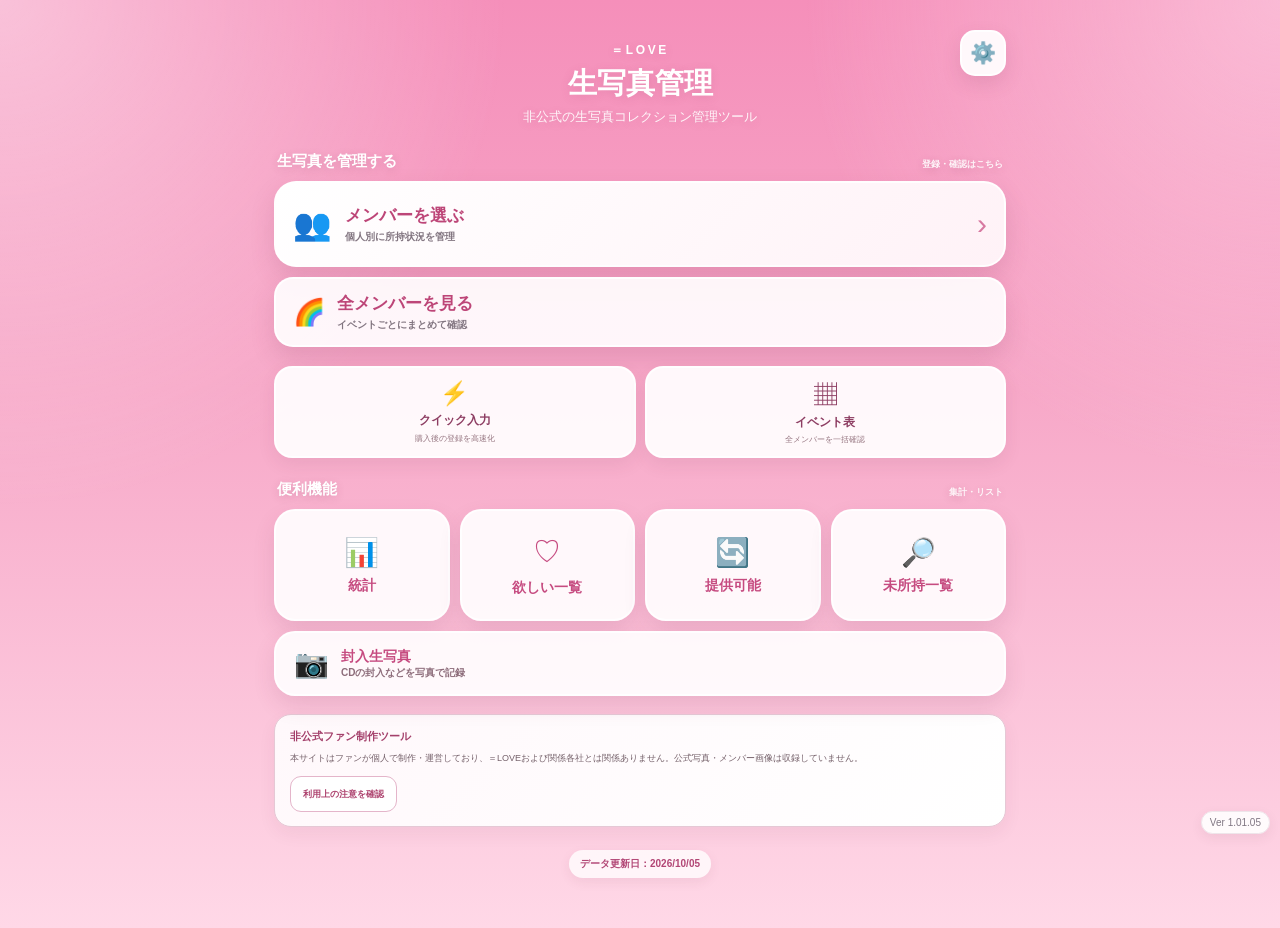
==== index.html @ 3f565816 "Add files via upload" ====
<!doctype html>
<html lang="ja">
<head>
<meta charset="utf-8">
<meta http-equiv="Content-Security-Policy" content="default-src 'self'; script-src 'self' 'sha256-HXKqMZk2ovenH/t74IptZVd75X6xMz8g60JNka0aYQU=' https://www.googletagmanager.com; script-src-attr 'none'; style-src 'self' 'unsafe-inline'; img-src 'self' blob: data: https://www.google-analytics.com https://*.google-analytics.com; connect-src 'self' https://www.google-analytics.com https://*.google-analytics.com https://*.analytics.google.com https://*.googletagmanager.com; font-src 'self'; manifest-src 'self'; worker-src 'self'; object-src 'none'; frame-src 'none'; media-src 'none'; base-uri 'none'; form-action 'none'; upgrade-insecure-requests">
<meta name="referrer" content="no-referrer">
<meta name="robots" content="index,follow,noarchive">
<meta name="viewport" content="width=device-width, initial-scale=1, viewport-fit=cover">
<meta name="theme-color" content="#ef7fad">
<meta name="application-name" content="非公式 ＝LOVE 生写真管理">
<meta name="description" content="＝LOVEの生写真を端末内で管理できる、ファン個人制作の非公式コレクション管理ツール">
<meta name="apple-mobile-web-app-capable" content="yes">
<meta name="apple-mobile-web-app-status-bar-style" content="default">
<meta name="apple-mobile-web-app-title" content="非公式 生写真管理">
<link rel="manifest" href="./manifest.webmanifest?v=1.01.06">
<link rel="apple-touch-icon" href="./icons/apple-touch-icon.png?v=1.01.06">
<title>【非公式】＝LOVE 生写真管理</title>
<!-- Google tag (gtag.js) -->
<script async src="https://www.googletagmanager.com/gtag/js?id=G-385XD642LL"></script>
<script>
  window.dataLayer = window.dataLayer || [];
  function gtag(){dataLayer.push(arguments);}
  gtag('js', new Date());

  gtag('config', 'G-385XD642LL');
</script>
<link rel="stylesheet" href="./css/style.css?v=1.01.06">
</head>
<body>
<section id="homeScreen" class="home dashboard-home">
<div class="wrap dashboard-wrap">
  <button id="openSettingsButton" class="dashboard-settings-button" aria-label="設定を開く">⚙️</button>
  <div class="logo dashboard-logo">
    <div class="eyebrow">＝LOVE</div>
    <h1>生写真管理</h1>
    <p>非公式の生写真コレクション管理ツール</p>
  </div>

  <section class="dashboard-section primary-section">
    <div class="dashboard-section-title">
      <span>生写真を管理する</span>
      <small>登録・確認はこちら</small>
    </div>
    <div class="manage-actions">
      <button id="openMemberSelectorButton" class="manage-main-button">
        <span class="manage-icon">👥</span>
        <span><b>メンバーを選ぶ</b><small>個人別に所持状況を管理</small></span>
        <i>›</i>
      </button>
      <button id="allMembersDashboardButton" class="manage-sub-button">
        <span>🌈</span>
        <span><b>全メンバーを見る</b><small>イベントごとにまとめて確認</small></span>
      </button>
      <div class="fast-manage-grid">
        <button id="quickInputDashboardButton" class="fast-manage-button"><span>⚡</span><b>クイック入力</b><small>購入後の登録を高速化</small></button>
        <button id="eventMatrixDashboardButton" class="fast-manage-button"><span>▦</span><b>イベント表</b><small>全メンバーを一括確認</small></button>
      </div>
    </div>
  </section>


  <section class="dashboard-section">
    <div class="dashboard-section-title">
      <span>便利機能</span>
      <small>集計・リスト</small>
    </div>
    <div class="dashboard-grid">
      <button class="dashboard-card" data-home-page="stats"><span>📊</span><b>統計</b></button>
      <button class="dashboard-card" data-home-page="wishlist"><span>♡</span><b>欲しい一覧</b></button>
      <button class="dashboard-card" data-home-page="trade"><span>🔄</span><b>提供可能</b></button>
      <button class="dashboard-card" data-home-page="missing"><span>🔎</span><b>未所持一覧</b></button>
      <button class="dashboard-card dashboard-card-wide" data-home-page="enclosed"><span>📷</span><b>封入生写真</b><small>CDの封入などを写真で記録</small></button>
    </div>
  </section>


  <section id="backupReminder" class="backup-reminder hidden" aria-label="バックアップのおすすめ">
    <b>💾 バックアップのおすすめ</b>
    <p><span id="backupReminderText"></span>登録した内容はこの端末の中だけにあるため、ブラウザのデータ削除や機種変更で消えることがあります。</p>
    <div class="backup-reminder-actions">
      <button type="button" id="backupReminderOpen">バックアップ画面を開く</button>
      <button type="button" id="backupReminderLater">あとで</button>
    </div>
  </section>

  <section class="public-home-notice" aria-label="非公式サイトの案内">
    <b>非公式ファン制作ツール</b>
    <p>本サイトはファンが個人で制作・運営しており、＝LOVEおよび関係各社とは関係ありません。公式写真・メンバー画像は収録していません。</p>
    <button type="button" data-home-page="legal">利用上の注意を確認</button>
  </section>

  <div id="dataUpdateLabel" class="data-update-label dashboard-update-label">データ更新日：読み込み中</div>
</div>

</section>


<div id="settingsSheetOverlay" class="utility-sheet-overlay hidden" aria-hidden="true">
  <div class="utility-sheet settings-utility-sheet" role="dialog" aria-modal="true" aria-labelledby="settingsSheetTitle">
    <div class="utility-sheet-handle"></div>
    <div class="utility-sheet-head">
      <div><h2 id="settingsSheetTitle">設定・その他</h2><p>カスタマイズやデータ管理をまとめています</p></div>
      <button id="closeSettingsSheetButton" class="utility-sheet-close" aria-label="閉じる">×</button>
    </div>
    <div class="utility-sheet-body">
      <div class="settings-menu-list">
        <button data-settings-page="memberImages"><span>🖼️</span><div><b>メンバー画像設定</b><small>端末内だけで好きな画像を表示</small></div><i>›</i></button>
        <button data-settings-page="oshi"><span>👑</span><div><b>推し設定</b><small>最推し・推し・気になるを設定</small></div><i>›</i></button>
        <button data-settings-page="bulkManage"><span>♡</span><div><b>未所持・欲しい一括操作</b><small>未所持一覧の表示や欲しいへの一括追加</small></div><i>›</i></button>
        <button data-settings-page="backup"><span>💾</span><div><b>バックアップ・データ管理</b><small>保存・復元・端末内データ管理</small></div><i>›</i></button>
        <button data-settings-page="help"><span>📖</span><div><b>使い方</b><small>操作方法とデータ保護の案内</small></div><i>›</i></button>
        <button data-settings-page="legal"><span>🛡️</span><div><b>本サイトについて・利用上の注意</b><small>非公式表記・画像・プライバシー・免責</small></div><i>›</i></button>
        <button data-settings-page="about"><span>ℹ️</span><div><b>バージョン情報</b><small>サイトとデータの更新情報</small></div><i>›</i></button>
      </div>
    </div>
  </div>
</div>

<div id="memberSelectorOverlay" class="member-selector-overlay hidden" aria-hidden="true">
  <div class="member-selector-sheet" role="dialog" aria-modal="true" aria-labelledby="memberSelectorTitle">
    <div class="member-selector-handle"></div>
    <div class="member-selector-header">
      <div>
        <h2 id="memberSelectorTitle">メンバーを選ぶ</h2>
        <p>所持状況を管理するメンバーを選択してください</p>
      </div>
      <button id="closeMemberSelectorButton" class="member-selector-close" aria-label="閉じる">×</button>
    </div>
    <div class="member-selector-body">
      <div class="member-selector-label">現役メンバー</div>
      <div id="memberGrid" class="member-grid selector-member-grid"></div>
      <div class="member-selector-label graduated-label">卒業メンバー</div>
      <div id="graduatedMemberGrid" class="member-grid selector-member-grid graduated-grid"></div>
    </div>
  </div>
</div>

<section id="managerScreen" class="hidden">
<header class="topbar"><div class="top-inner"><div class="top-row"><button id="backButton" class="back">← 戻る</button><div class="member-heading"><strong id="memberTitle"></strong><span id="memberSub"></span></div><button id="quickMemberSwitchButton" class="quick-member-switch" aria-label="メンバーを変更">👥</button></div>
<div id="managerTools">
  <div class="searchbox"><span>🔍</span><input id="searchInput" type="search" placeholder="年月・楽曲名・ツアー名・コラボ名で検索"></div>
  <div id="collectionCategoryTabs" class="category-tabs" role="tablist" aria-label="カテゴリで切り替え"></div>
  <div class="unified-filter-toolbar">
    <button id="openCollectionFilterButton" class="filter-action-button"><span>⚙️</span><b>絞り込み</b><i id="collectionFilterCount" class="filter-count hidden">0</i></button>
    <button id="openCollectionSortButton" class="filter-action-button"><span>↕</span><b id="collectionSortLabel">新しい順</b></button>
    <button id="resetCollectionViewButton" class="filter-action-button reset-view-button"><span>↻</span><b>表示をリセット</b></button>
  </div>
  <div id="collectionFilterChips" class="active-filter-chips"></div>
  <div class="collection-mode-actions">
    <button id="openQuickInputButton"><span>⚡</span>クイック入力</button>
    <button id="openEventMatrixButton"><span>▦</span>イベント表</button>
  </div>
</div></div></header>
<main class="wrap">
<section id="collectionPage">
<div class="summary"><div class="summary-card"><b id="ownedTotal">0</b><span>所持枚数</span></div><div class="summary-card"><b id="ownedTypes">0</b><span>所持種類</span></div><div class="summary-card"><b id="signedTotal">0</b><span>直筆あり</span></div></div>
<div class="notice">所持枚数・直筆・欲しい情報は、このブラウザ内に保存されます。</div><div id="eventList" class="event-list"></div>
</section>
<section id="quickPage" class="hidden"></section>
<section id="matrixPage" class="hidden"></section>
<section id="statsPage" class="hidden"></section>
<section id="wishlistPage" class="hidden"></section>
<section id="tradePage" class="hidden"></section>
<section id="missingPage" class="hidden"></section>
<section id="oshiPage" class="hidden"></section>
<section id="memberImagesPage" class="hidden"></section>
<section id="bulkManagePage" class="hidden"></section>
<section id="backupPage" class="hidden"></section>
<section id="helpPage" class="hidden"></section>
<section id="aboutPage" class="hidden"></section>
<section id="legalPage" class="hidden"></section>
<section id="enclosedPage" class="hidden"></section>
</main>
<nav class="bottom-nav">
<button data-page="collection" class="active"><span>📚</span>一覧</button>
<button data-page="stats"><span>📊</span>統計</button>
<button data-page="home" class="nav-home" aria-label="ホームへ戻る"><span>🏠</span>ホーム</button>
<button data-page="wishlist"><span>♡</span>欲しい</button>
<button data-page="trade"><span>🔄</span>提供</button>
</nav>
</section>



<div id="imageAdjustSheetOverlay" class="utility-sheet-overlay hidden" aria-hidden="true">
  <div class="utility-sheet image-adjust-sheet" role="dialog" aria-modal="true" aria-labelledby="imageAdjustSheetTitle">
    <div class="utility-sheet-handle"></div>
    <div class="utility-sheet-head">
      <div>
        <h2 id="imageAdjustSheetTitle">画像の表示調整</h2>
        <p id="imageAdjustMemberName">メンバー画像</p>
      </div>
      <button id="closeImageAdjustSheetButton" class="utility-sheet-close" aria-label="閉じる">×</button>
    </div>
    <div class="utility-sheet-body">
      <p class="image-adjust-lead">ドラッグしながら動かすと、実際のメンバーカードに近い表示範囲を確認できます。</p>
      <div class="image-adjust-preview-grid">
        <div>
          <div class="image-adjust-preview-label">メンバーカード表示イメージ</div>
          <div id="imageAdjustPreviewFrame" class="image-adjust-preview card-preview">
            <img id="imageAdjustPreview" alt="画像表示位置のプレビュー">
            <div class="image-adjust-preview-shade"></div>
            <div id="imageAdjustPreviewName" class="image-adjust-preview-name"></div>
            <div class="image-adjust-drag-chip">⇅ ドラッグで位置調整</div>
          </div>
        </div>
        <div>
          <div class="image-adjust-preview-label">丸アイコン表示イメージ</div>
          <div class="image-adjust-avatar-preview">
            <img id="imageAdjustAvatarPreview" alt="丸アイコン表示のプレビュー">
          </div>
        </div>
      </div>
      <div class="image-adjust-controls">
        <label>
          <span>左右の位置 <b id="imagePositionXValue">50</b></span>
          <input id="imagePositionX" type="range" min="0" max="100" step="1" value="50">
        </label>
        <label>
          <span>上下の位置 <b id="imagePositionYValue">50</b></span>
          <input id="imagePositionY" type="range" min="0" max="100" step="1" value="50">
        </label>
        <label>
          <span>拡大 <b id="imageZoomValue">100%</b></span>
          <input id="imageZoom" type="range" min="100" max="240" step="1" value="100">
        </label>
      </div>
      <button id="resetImageAdjustButton" class="image-adjust-reset-button">↺ 位置と拡大をリセット</button>
      <p class="local-image-note">画像はこの端末のブラウザ内だけに保存され、外部へ送信されません。保存ボタンを押すと、書き込み後に設定値を読み直して確認します。</p>
    </div>
    <div class="utility-sheet-actions image-adjust-fixed-actions">
      <button id="cancelImageAdjustButton" class="sheet-clear-button">キャンセル</button>
      <button id="saveImageAdjustButton" class="sheet-apply-button">設定を保存</button>
    </div>
  </div>
</div>

<div id="enclosedEditSheetOverlay" class="utility-sheet-overlay hidden" aria-hidden="true">
  <div class="utility-sheet" role="dialog" aria-modal="true" aria-labelledby="enclosedEditTitle">
    <div class="utility-sheet-handle"></div>
    <div class="utility-sheet-head">
      <div><h2 id="enclosedEditTitle">封入生写真を追加</h2><p>写真は、保存したあとに枠をタップして入れられます</p></div>
      <button id="closeEnclosedEditButton" class="utility-sheet-close" aria-label="閉じる">×</button>
    </div>
    <div class="utility-sheet-body">
      <label class="sheet-field"><span>メンバー</span><select id="enclosedMemberInput"></select></label>
      <label class="sheet-field"><span>何の生写真か（イベント・作品名）</span><input id="enclosedTitleInput" type="text" maxlength="80" list="enclosedTitleList" autocomplete="off" placeholder="例）19thシングル 封入"></label>
      <datalist id="enclosedTitleList"></datalist>
      <div class="sheet-field-row">
        <label class="sheet-field"><span>枠の分け方</span><select id="enclosedLayoutType">
          <option value="ycf">ヨリ・チュウ・ヒキ</option>
          <option value="alpha">A・B・C…</option>
          <option value="number">1・2・3…</option>
        </select></label>
        <label class="sheet-field" id="enclosedLayoutCountField"><span>種類の数</span><select id="enclosedLayoutCount"></select></label>
      </div>
      <p id="enclosedLayoutPreview" class="enclosed-layout-preview"></p>
      <label class="sheet-field"><span>メモ（任意）</span><input id="enclosedNoteInput" type="text" maxlength="200" autocomplete="off" placeholder="例）Type-A"></label>
      <button type="button" id="deleteEnclosedButton" class="text-danger-button hidden">この記録を削除</button>
    </div>
    <div class="utility-sheet-actions">
      <button id="cancelEnclosedEditButton" class="sheet-clear-button">キャンセル</button>
      <button id="saveEnclosedEditButton" class="sheet-apply-button">保存する</button>
    </div>
  </div>
</div>

<div id="enclosedViewSheetOverlay" class="utility-sheet-overlay hidden" aria-hidden="true">
  <div class="utility-sheet enclosed-view-sheet" role="dialog" aria-modal="true" aria-labelledby="enclosedViewTitle">
    <div class="utility-sheet-handle"></div>
    <div class="utility-sheet-head">
      <div><h2 id="enclosedViewTitle">写真</h2><p id="enclosedViewSub"></p></div>
      <button id="closeEnclosedViewButton" class="utility-sheet-close" aria-label="閉じる">×</button>
    </div>
    <div class="utility-sheet-body">
      <div class="enclosed-view-frame"><img id="enclosedViewImage" alt="保存した生写真"></div>
    </div>
    <div class="utility-sheet-actions">
      <button id="removeEnclosedPhotoButton" class="sheet-clear-button">写真を削除</button>
      <button id="replaceEnclosedPhotoButton" class="sheet-apply-button">写真を入れ替える</button>
    </div>
  </div>
</div>

<div id="filterSheetOverlay" class="utility-sheet-overlay hidden" aria-hidden="true">
  <div class="utility-sheet" role="dialog" aria-modal="true" aria-labelledby="filterSheetTitle">
    <div class="utility-sheet-handle"></div>
    <div class="utility-sheet-head">
      <div><h2 id="filterSheetTitle">絞り込み</h2><p id="filterSheetDescription">表示する条件を選択してください</p></div>
      <button id="closeFilterSheetButton" class="utility-sheet-close" aria-label="閉じる">×</button>
    </div>
    <div id="filterSheetBody" class="utility-sheet-body"></div>
    <div class="utility-sheet-actions">
      <button id="clearFilterSheetButton" class="sheet-clear-button">すべて解除</button>
      <button id="applyFilterSheetButton" class="sheet-apply-button">適用する</button>
    </div>
  </div>
</div>

<div id="sortSheetOverlay" class="utility-sheet-overlay hidden" aria-hidden="true">
  <div class="utility-sheet sort-utility-sheet" role="dialog" aria-modal="true" aria-labelledby="sortSheetTitle">
    <div class="utility-sheet-handle"></div>
    <div class="utility-sheet-head">
      <div><h2 id="sortSheetTitle">並び順</h2><p>一覧の表示順を選択してください</p></div>
      <button id="closeSortSheetButton" class="utility-sheet-close" aria-label="閉じる">×</button>
    </div>
    <div id="sortSheetBody" class="utility-sheet-body"></div>
  </div>
</div>


<div id="bulkSheetOverlay" class="utility-sheet-overlay hidden" aria-hidden="true">
  <div class="utility-sheet bulk-utility-sheet" role="dialog" aria-modal="true" aria-labelledby="bulkSheetTitle">
    <div class="utility-sheet-handle"></div>
    <div class="utility-sheet-head">
      <div><h2 id="bulkSheetTitle">一括操作</h2><p id="bulkSheetDescription"></p></div>
      <button id="closeBulkSheetButton" class="utility-sheet-close" aria-label="閉じる">×</button>
    </div>
    <div id="bulkSheetBody" class="utility-sheet-body"></div>
  </div>
</div>
<div id="actionToast" class="action-toast hidden" role="status"></div>

<div id="updateBanner" class="update-banner hidden">
  <div><b>新しいバージョンがあります</b><span>最新版を反映するため再読み込みしてください。</span></div>
  <button id="applyUpdateButton">更新する</button>
</div>
<div id="offlineBanner" class="offline-banner hidden">オフラインで表示しています</div>
<div id="versionLabel" class="version-label">Ver 1.01.06</div>
<script src="./js/app.js?v=1.01.06"></script>
<script src="./js/bootstrap.js?v=1.01.06"></script>
</body>
</html>
---- css/style.css ----
:root{--accent:#ef7fad;--accent-2:#6d9ee8;--soft:#fff0f6;--soft-2:#d9e9ff;--member-bg:linear-gradient(135deg,#fbd7e7,#d9e9ff);--member-strong-bg:linear-gradient(90deg,#ef7fad,#6d9ee8);--page:#fff8fb;--text:#2d2730;--muted:#817783;--line:#eee5ea;--shadow:0 10px 28px rgba(94,61,79,.10)}
*{box-sizing:border-box}body{margin:0;font-family:-apple-system,BlinkMacSystemFont,"Segoe UI","Hiragino Sans","Yu Gothic",sans-serif;background:var(--page);color:var(--text)}
button,input,select{font:inherit}.hidden{display:none!important}.wrap{width:min(100%,980px);margin:auto;padding:14px}
.home{min-height:100vh;padding:28px 14px 90px;background:radial-gradient(circle at top left,rgba(255,255,255,.45) 0,transparent 32%),radial-gradient(circle at top right,rgba(255,221,235,.55) 0,transparent 30%),linear-gradient(180deg,#f58fba 0%,#f7a8c8 42%,#ffd8e7 100%)}
.logo{text-align:center;color:#fff;text-shadow:0 2px 10px rgba(157,54,100,.18)}.logo .eyebrow{font-size:12px;font-weight:900;letter-spacing:.22em;color:#fff}.logo h1{margin:5px 0 4px;font-size:29px}.logo p{margin:0;color:rgba(255,255,255,.92);font-size:14px}
.quick-grid{display:grid;grid-template-columns:repeat(2,1fr);gap:9px;margin-top:20px}.quick{border:1px solid rgba(255,255,255,.85);border-radius:17px;background:rgba(255,255,255,.9);padding:13px 8px;text-align:center;font-weight:900;color:#c84f85;box-shadow:0 8px 20px rgba(145,54,95,.12)}.quick span{display:block;font-size:22px;margin-bottom:5px}
.member-grid{display:grid;grid-template-columns:repeat(2,minmax(0,1fr));gap:12px;margin-top:18px}
.member-card{min-height:100px;border:2px solid rgba(255,255,255,.92);border-radius:20px;padding:17px 15px;text-align:left;box-shadow:0 10px 24px rgba(119,45,80,.14);color:var(--text);transition:.15s ease}
.member-card:active{transform:scale(.98)}.member-card .emoji{display:block;font-size:29px}.member-card .name{display:block;margin-top:8px;font-size:16px;font-weight:900}.member-card .small{display:block;margin-top:3px;font-size:11px;color:var(--muted)}
.member-card.all{grid-column:1/-1;min-height:auto;display:flex;align-items:center;gap:13px;background:linear-gradient(135deg,#fff0f7,#eef5ff)}.member-card.all .emoji{margin:0}.member-card.all .name{margin:0}
.topbar{position:sticky;top:0;z-index:30;background:color-mix(in srgb,var(--soft) 78%,white);backdrop-filter:blur(14px);border-bottom:1px solid var(--line)}
.top-inner{width:min(100%,980px);margin:auto;padding:13px 14px}.top-row{display:flex;align-items:center;justify-content:space-between;gap:10px}
.back{border:0;background:rgba(255,255,255,.82);border-radius:12px;padding:9px 11px}.member-heading{text-align:center;flex:1}.member-heading strong{display:block;font-size:20px}.member-heading span{font-size:11px;color:var(--muted)}
.searchbox{margin-top:12px;display:flex;align-items:center;gap:8px;padding:0 12px;border:1px solid var(--line);border-radius:14px;background:white}.searchbox input{border:0;outline:0;background:transparent;width:100%;min-height:44px}
.filters{display:grid;grid-template-columns:1fr 1fr;gap:9px;margin-top:9px}select{min-height:42px;border:1px solid var(--line);border-radius:13px;padding:8px 11px;background:white;color:var(--text)}
.summary{display:grid;grid-template-columns:repeat(3,1fr);gap:9px;margin:14px 0}.summary-card{text-align:center;padding:12px 7px;border:1px solid var(--line);border-radius:16px;background:white}.summary-card b{display:block;font-size:20px}.summary-card span{font-size:11px;color:var(--muted)}
.notice{margin-bottom:13px;padding:11px 13px;border-radius:14px;background:#fffaf0;color:#75623c;border:1px solid #f6e8c3;font-size:11px;line-height:1.5}
.event-list,.list-page{display:grid;gap:13px;padding-bottom:90px}.event-card,.panel{overflow:hidden;border:1px solid var(--line);border-radius:20px;background:white;box-shadow:var(--shadow)}
.event-head{padding:15px;background:linear-gradient(135deg,var(--soft),#fff);border-bottom:1px solid var(--line)}.event-topline{display:flex;align-items:flex-start;justify-content:space-between;gap:10px}
.period{font-size:14px;font-weight:900}.work{margin-top:3px;font-size:16px;font-weight:900;line-height:1.35}.badges{display:flex;gap:6px;flex-wrap:wrap;justify-content:flex-end}
.badge{flex:none;border-radius:999px;padding:5px 9px;background:white;border:1px solid var(--accent);color:var(--accent);font-size:11px;font-weight:900}.badge.complete{background:#effaf2;border-color:#71b982;color:#3b8a50}
.member-line{padding:12px 15px 4px;font-weight:900;color:var(--accent)}.positions{padding:5px 15px 13px}.pos-row{display:grid;grid-template-columns:1fr auto;align-items:center;min-height:58px;border-bottom:1px solid #f2edf0}.pos-row:last-child{border-bottom:0}
.pos-actions{display:flex;align-items:center;gap:7px}.counter{display:flex;align-items:center;gap:7px}.counter button{width:32px;height:32px;border-radius:50%;border:1px solid var(--line);background:white;font-size:18px}.counter .plus{background:var(--accent);border-color:var(--accent);color:white}.count{width:24px;text-align:center;font-weight:900}
.icon-btn{min-width:38px;height:32px;border-radius:10px;border:1px solid var(--line);background:white;color:#a39aa4}.icon-btn.sign.on{background:#fff4d7;border-color:#e4b74e}.icon-btn.want.on{background:#ffe8f1;border-color:#ea8daf;color:#d44f84}
.event-footer{display:flex;justify-content:space-between;align-items:center;padding:0 15px 14px}.event-footer a{text-decoration:none;border:1px solid var(--accent);color:var(--accent);border-radius:11px;padding:8px 11px;font-size:12px;font-weight:900}
.expand-btn{border:0;border-radius:12px;background:var(--accent);color:white;padding:9px 12px;font-size:12px;font-weight:900}
.all-summary{font-size:12px;color:var(--muted);margin-top:7px}.all-members{padding:0 12px 14px}.all-row{border-top:1px solid #f1ebef;padding:12px 2px}.all-name{font-weight:900;margin-bottom:9px}
.all-pos-grid{display:grid;grid-template-columns:repeat(3,1fr);gap:7px}.mini-pos{border:1px solid var(--line);border-radius:13px;padding:8px;background:#fff}.mini-label{text-align:center;font-size:11px;font-weight:800;margin-bottom:7px}.mini-actions{display:flex;justify-content:center;align-items:center;gap:4px;flex-wrap:wrap}.mini-actions button{width:26px;height:26px;border-radius:50%;border:1px solid var(--line);background:white;padding:0}.mini-actions .plus{background:var(--accent);color:#fff;border-color:var(--accent)}.mini-actions .wide{border-radius:8px}.mini-actions .on{background:#ffe8f1;border-color:#ea8daf}
.page-filter{margin:10px 0 14px}.page-filter select{width:100%}.page-head{padding:14px 0 5px}.page-head h2{margin:0;font-size:23px}.page-head p{margin:5px 0 0;color:var(--muted);font-size:13px}
.stat-grid{display:grid;grid-template-columns:repeat(2,1fr);gap:10px}.big-stat{padding:16px;border-radius:18px;background:white;border:1px solid var(--line);box-shadow:var(--shadow)}.big-stat b{display:block;font-size:26px}.big-stat span{font-size:12px;color:var(--muted)}
.panel{padding:16px}.panel h3{margin:0 0 12px}.year-row{margin:12px 0}.year-line{display:flex;justify-content:space-between;font-size:13px;font-weight:800}.bar{height:10px;border-radius:999px;background:#f0e9ed;overflow:hidden;margin-top:6px}.bar span{display:block;height:100%;background:linear-gradient(90deg,#f5a0c1,var(--accent));border-radius:999px}
.item{padding:14px;border:1px solid var(--line);border-radius:17px;background:white;box-shadow:0 5px 16px rgba(94,61,79,.06)}.item-title{font-weight:900}.item-meta{margin-top:5px;color:var(--muted);font-size:12px}.item-tags{display:flex;flex-wrap:wrap;gap:6px;margin-top:9px}.pill{border-radius:999px;background:var(--soft);color:var(--accent);padding:5px 8px;font-size:11px;font-weight:900}
.empty{text-align:center;color:var(--muted);padding:40px 10px}
.bottom-nav{position:fixed;left:0;right:0;bottom:0;z-index:40;background:rgba(255,255,255,.94);backdrop-filter:blur(14px);border-top:1px solid var(--line);display:grid;grid-template-columns:repeat(4,1fr);padding-bottom:env(safe-area-inset-bottom)}
.bottom-nav button{border:0;background:transparent;padding:9px 4px 8px;color:var(--muted);font-size:11px}.bottom-nav span{display:block;font-size:19px;margin-bottom:2px}.bottom-nav button.active{color:var(--accent);font-weight:900}
@media(max-width:520px){.wrap{padding:12px}.member-grid{gap:10px}.all-pos-grid{gap:5px}.mini-pos{padding:7px 4px}.quick-grid{gap:7px}.quick{font-size:12px}}

.version-label{
  position:fixed;
  right:10px;
  bottom:calc(66px + env(safe-area-inset-bottom));
  z-index:45;
  padding:5px 8px;
  border-radius:999px;
  background:rgba(255,255,255,.9);
  border:1px solid var(--line);
  color:var(--muted);
  font-size:10px;
  box-shadow:0 4px 12px rgba(94,61,79,.08);
}


/* Ver0.85 バックアップ・復元 */
.backup-summary{display:grid;grid-template-columns:repeat(3,1fr);gap:9px;margin:14px 0}
.backup-summary div{text-align:center;padding:12px 6px;border:1px solid var(--line);border-radius:16px;background:#fff}
.backup-summary b{display:block;font-size:20px;color:var(--accent)}
.backup-summary span{display:block;margin-top:2px;font-size:11px;color:var(--muted)}
.backup-panel{margin-bottom:14px;padding:22px 18px;text-align:center}
.backup-panel h3{margin:5px 0 7px;font-size:18px}
.backup-panel p{margin:0 auto 16px;max-width:560px;color:var(--muted);font-size:13px;line-height:1.7}
.backup-icon{font-size:34px}
.primary-action,.secondary-action{display:block;width:100%;min-height:48px;border-radius:15px;padding:13px 16px;font-weight:900;text-align:center;cursor:pointer}
.primary-action{border:0;background:var(--accent);color:#fff;box-shadow:0 8px 20px color-mix(in srgb,var(--accent) 25%,transparent)}
.secondary-action{border:2px solid var(--accent);background:#fff;color:var(--accent)}
.primary-action:active,.secondary-action:active{transform:scale(.985)}
.file-input{position:absolute;width:1px;height:1px;overflow:hidden;clip:rect(0,0,0,0);white-space:nowrap}
.backup-warning{margin-top:13px;padding:10px 12px;border-radius:12px;background:#fff8df;border:1px solid #f0dea0;color:#705f25;font-size:11px;line-height:1.5;text-align:left}
.backup-message{min-height:24px;margin:4px 0 90px;padding:0 4px;text-align:center;font-size:13px;font-weight:800}
.backup-message.success{color:#34864a}
.backup-message.error{color:#c94747}


/* Ver0.9 卒業メンバー */
.graduated-section{margin-top:28px;padding-top:20px;border-top:1px solid rgba(255,255,255,.65)}
.section-title{display:flex;align-items:flex-end;justify-content:space-between;gap:10px;color:#fff;text-shadow:0 2px 8px rgba(110,45,74,.18)}
.section-title span{font-size:18px;font-weight:900}
.section-title small{font-size:10px;font-weight:700;color:rgba(255,255,255,.9)}
.graduated-grid{margin-top:12px}
.member-card.graduated{border-color:rgba(255,255,255,.8);filter:saturate(.65)}
.member-card.graduated .name{color:#555}
.member-card.graduated .small{color:#777;line-height:1.45}
.mini-graduated{display:inline-block;margin-left:6px;padding:2px 6px;border-radius:999px;background:#ececec;color:#777;font-size:9px;font-weight:900;vertical-align:middle}


/* Ver0.925 使いやすさ改善 */
.quick-grid .quick:last-child:nth-child(odd){grid-column:1/-1}
.member-card{position:relative}
.last-used{position:absolute;top:10px;right:10px;padding:3px 7px;border-radius:999px;background:rgba(255,255,255,.88);color:#c84f85;font-size:9px;font-weight:900}
.badge.new-badge{background:linear-gradient(135deg,#ff5f9d,#f68bb5);border-color:#ff5f9d;color:#fff;box-shadow:0 4px 10px rgba(221,70,129,.18)}
.inline-new{display:inline-block;margin-right:5px;padding:2px 6px;border-radius:999px;background:#f56d9f;color:#fff;font-size:9px;font-weight:900;vertical-align:1px}
.missing-controls{display:grid;grid-template-columns:1fr 1fr;gap:9px;margin:10px 0 14px}
.missing-search{grid-column:1/-1;margin-top:0}
.missing-pill{background:#fff0f5;border:1px solid #f0a2bf;color:#cb4c7d}
.back-to-top{position:fixed;right:16px;bottom:calc(116px + env(safe-area-inset-bottom));z-index:55;width:46px;height:46px;border:0;border-radius:50%;background:var(--accent);color:#fff;font-size:24px;font-weight:900;box-shadow:0 8px 22px rgba(94,61,79,.24);opacity:0;pointer-events:none;transform:translateY(12px);transition:.18s ease}
.back-to-top.visible{opacity:1;pointer-events:auto;transform:translateY(0)}


/* Ver0.95 データ管理強化 */
.backup-preview{margin-top:14px}
.backup-preview.valid{padding:14px;border:1px solid #b9dfc2;border-radius:14px;background:#f2fbf4;text-align:left}
.backup-preview-title{font-weight:900;color:#328149}
.backup-preview-date{margin-top:5px;font-size:12px;color:#506456}
.backup-preview-counts{display:flex;flex-wrap:wrap;gap:7px;margin:10px 0}
.backup-preview-counts span{padding:5px 9px;border-radius:999px;background:#fff;border:1px solid #d7eadb;font-size:11px;font-weight:800}
.data-check-panel{margin-bottom:14px;padding:18px}
.data-check-head{display:flex;align-items:flex-start;justify-content:space-between;gap:10px}
.data-check-head h3{margin:0 0 5px}
.data-check-head p{margin:0;color:var(--muted);font-size:12px}
.check-result{flex:none;padding:6px 9px;border-radius:999px;font-size:10px;font-weight:900}
.check-result.ok{background:#e8f8ec;color:#328149}
.check-result.warning{background:#fff5d8;color:#8a6810}
.check-result.ng{background:#fdeaea;color:#b63838}
.issue-list{display:grid;gap:7px;margin:14px 0 0;padding:0;list-style:none}
.issue-list li{display:grid;gap:2px;padding:9px 10px;border-radius:11px;font-size:11px}
.issue-list li.error{background:#fff0f0;border:1px solid #f3c8c8;color:#8d3030}
.issue-list li.warning{background:#fff8e5;border:1px solid #ecdba7;color:#755d1f}
.issue-list li span{line-height:1.45}
.issue-more{margin:9px 0 0;text-align:center;color:var(--muted);font-size:11px}
.check-perfect{margin-top:14px;padding:12px;border-radius:12px;background:#eef9f1;color:#328149;font-size:12px;font-weight:800}
.danger-panel{margin-bottom:100px;padding:22px 18px;text-align:center;border-color:#efcaca}
.danger-panel h3{margin:5px 0 7px;color:#a43838}
.danger-panel p{color:var(--muted);font-size:12px;line-height:1.6}
.danger-action{display:block;width:100%;min-height:48px;border:2px solid #d64a4a;border-radius:15px;background:#fff;color:#c53f3f;padding:12px;font-weight:900}


/* Ver0.96 PWA・更新通知・オフライン */
.update-banner{position:fixed;left:12px;right:12px;bottom:calc(82px + env(safe-area-inset-bottom));z-index:100;display:flex;align-items:center;justify-content:space-between;gap:12px;padding:12px 13px;border:1px solid #edb8cd;border-radius:16px;background:rgba(255,255,255,.97);box-shadow:0 12px 32px rgba(92,41,67,.22);backdrop-filter:blur(12px)}
.update-banner div{display:grid;gap:2px}
.update-banner b{font-size:13px;color:#bd4e7d}
.update-banner span{font-size:10px;color:var(--muted);line-height:1.4}
.update-banner button{flex:none;border:0;border-radius:12px;background:var(--accent);color:#fff;padding:9px 12px;font-size:12px;font-weight:900}
.offline-banner{position:fixed;top:calc(8px + env(safe-area-inset-top));left:50%;z-index:110;transform:translateX(-50%);padding:6px 11px;border-radius:999px;background:#555;color:#fff;font-size:10px;font-weight:900;box-shadow:0 6px 16px rgba(0,0,0,.15)}
@media (display-mode:standalone){
  body{overscroll-behavior-y:none}
  .home{padding-top:calc(28px + env(safe-area-inset-top))}
  .topbar{padding-top:env(safe-area-inset-top)}
}


/* Ver0.97 コンパクト表示・未所持順・タイトル改行対策 */
.positions{
  display:grid;
  grid-template-columns:repeat(3,minmax(0,1fr));
  gap:7px;
  padding:8px 12px 13px;
}
.pos-row{
  display:flex;
  min-width:0;
  min-height:0;
  flex-direction:column;
  align-items:stretch;
  gap:7px;
  padding:9px 6px;
  border:1px solid var(--line);
  border-radius:14px;
  background:#fff;
}
.pos-row:last-child{border-bottom:1px solid var(--line)}
.pos-row>span{
  text-align:center;
  font-size:12px;
  font-weight:900;
  color:var(--accent);
}
.pos-actions{
  display:grid;
  grid-template-columns:repeat(2,1fr);
  gap:5px;
}
.pos-actions .counter{
  grid-column:1/-1;
  display:grid;
  grid-template-columns:28px 1fr 28px;
  gap:3px;
}
.counter button{
  width:28px;
  height:28px;
  font-size:16px;
}
.counter .count{
  width:auto;
  min-width:0;
  align-self:center;
}
.icon-btn{
  min-width:0;
  width:100%;
  height:28px;
  padding:0;
}
.event-topline>div:first-child{
  flex:1;
  min-width:0;
}
.work{
  white-space:nowrap;
  overflow:hidden;
  text-overflow:ellipsis;
}
.badges{
  flex:none;
  max-width:45%;
}
@media(max-width:370px){
  .positions{gap:5px;padding-left:8px;padding-right:8px}
  .pos-row{padding-left:4px;padding-right:4px}
  .badges{max-width:48%}
}


/* Ver0.98 未所持グループ・コンプ率・濃いパステルカラー */
.member-card:not(.graduated){
  background:linear-gradient(140deg,var(--card-soft,#f5d5e3),rgba(255,255,255,.88));
}
.member-rate-line{
  display:flex;
  align-items:center;
  justify-content:space-between;
  gap:8px;
  margin-top:9px;
  font-size:10px;
  font-weight:800;
  color:#665b65;
}
.member-rate-line b{font-size:12px;color:var(--card-accent,var(--accent))}
.member-rate-bar{
  display:block;
  height:6px;
  margin-top:4px;
  overflow:hidden;
  border-radius:999px;
  background:rgba(255,255,255,.78);
  box-shadow:inset 0 0 0 1px rgba(80,55,68,.07);
}
.member-rate-bar i{
  display:block;
  height:100%;
  border-radius:inherit;
  background:var(--card-accent,var(--accent));
}
.missing-controls{
  grid-template-columns:1fr 1fr;
}
#missingEventOrder{grid-column:1/-1}
.missing-member-list{display:grid;gap:16px;padding-bottom:90px}
.missing-member-section{
  overflow:hidden;
  border:1px solid var(--line);
  border-radius:20px;
  background:#fff;
  box-shadow:var(--shadow);
}
.missing-member-head{
  display:flex;
  align-items:center;
  justify-content:space-between;
  gap:10px;
  padding:13px 14px;
  border-left:7px solid var(--member-accent);
  background:linear-gradient(90deg,var(--member-soft),#fff);
}
.missing-member-head b{font-size:15px}
.missing-member-head>span{font-size:11px;font-weight:900;color:var(--member-accent)}
.missing-event-list{display:grid;gap:8px;padding:10px}
.missing-event-item{
  box-shadow:none;
  border-radius:14px;
  padding:11px 12px;
}
.missing-event-item .item-title{font-size:13px}
.missing-event-item .item-meta{line-height:1.45}


/* Ver0.99 推しカスタマイズ */
#ownershipFilterRow{grid-template-columns:1fr 1fr}
#oshiFilter{grid-column:1/-1}
.oshi-badge{display:inline-block;padding:3px 7px;border-radius:999px;font-size:9px;font-weight:900;white-space:nowrap}
.member-card>.oshi-badge{position:absolute;top:10px;left:10px}
.oshi-badge.rank-favorite{background:#fff0af;color:#8b6500;border:1px solid #e7c647}
.oshi-badge.rank-oshi{background:#ffe1ed;color:#bd4678;border:1px solid #ee9abd}
.oshi-badge.rank-interest{background:#f4eaff;color:#7650a1;border:1px solid #c8abe7}
.member-card.oshi-card{border-width:3px!important;box-shadow:0 12px 28px color-mix(in srgb,var(--card-accent) 24%,transparent)}
.member-card.rank-favorite{transform:translateY(-2px)}
.dual-filter{display:grid;grid-template-columns:1fr auto;gap:8px}
.oshi-toggle{border:1px solid #e5c6d2;border-radius:13px;background:#fff;color:#a75a79;padding:8px 12px;font-weight:900}
.oshi-toggle.on{background:#fff0f6;border-color:#e67eaa;color:#c54277}
.oshi-focus-list{display:grid;gap:12px;margin:14px 0}
.oshi-focus-card{position:relative;overflow:hidden;padding:17px;border:2px solid var(--member-accent);border-radius:21px;background:linear-gradient(135deg,var(--member-soft),#fff);box-shadow:var(--shadow)}
.oshi-focus-head{display:flex;align-items:center;gap:11px}
.oshi-focus-emoji{font-size:34px}
.oshi-focus-head div{flex:1}.oshi-focus-head div>span{font-size:10px;font-weight:900;color:var(--member-accent)}
.oshi-focus-head h3{margin:2px 0 0}.oshi-focus-head>b{font-size:25px;color:var(--member-accent)}
.oshi-focus-stats{display:grid;grid-template-columns:repeat(3,1fr);gap:6px;margin-top:13px}
.oshi-focus-stats span{padding:8px 4px;border-radius:11px;background:rgba(255,255,255,.78);text-align:center;font-size:10px}.oshi-focus-stats b{display:block;margin-top:2px;font-size:13px}
.oshi-actions{display:grid;grid-template-columns:1fr 1fr;gap:8px;margin-top:12px}
.oshi-actions button{border:1px solid var(--member-accent);border-radius:12px;background:#fff;color:var(--member-accent);padding:9px;font-size:11px;font-weight:900}
.oshi-celebrate{margin:-17px -17px 13px;padding:8px;background:linear-gradient(90deg,#fff1a8,#ffd3e5);text-align:center;font-size:12px;font-weight:900;color:#9a5c18}
.oshi-empty{margin:14px 0;padding:22px;border:1px dashed #e1b7c9;border-radius:17px;background:#fff7fa;text-align:center;color:#b45d82;font-weight:800}
.oshi-settings-panel{margin-bottom:90px;padding:17px}
.oshi-settings-panel>h3{margin:0}.oshi-settings-panel>p{margin:5px 0 14px;color:var(--muted);font-size:11px;line-height:1.5}
.oshi-settings-list{display:grid;gap:9px}
.oshi-setting-card{padding:12px;border:1px solid var(--line);border-left:6px solid var(--member-accent);border-radius:15px;background:linear-gradient(90deg,var(--member-soft),#fff)}
.oshi-setting-main{display:flex;align-items:center;justify-content:space-between;gap:8px}
.oshi-setting-name{display:flex;align-items:center;flex-wrap:wrap;gap:5px;font-size:13px}
.oshi-rank-select{min-width:116px}
.oshi-mini-stats{display:grid;grid-template-columns:repeat(3,1fr);gap:5px;margin-top:9px}.oshi-mini-stats span{text-align:center;font-size:9px;color:var(--muted)}.oshi-mini-stats b{display:block;font-size:12px;color:var(--member-accent)}
@media(max-width:390px){.oshi-setting-main{align-items:flex-start;flex-direction:column}.oshi-rank-select{width:100%}}


/* Ver1.0 完成版 */
.data-update-label{margin:15px auto 2px;padding:7px 11px;width:max-content;max-width:100%;border-radius:999px;background:rgba(255,255,255,.78);color:#b24675;font-size:10px;font-weight:900;box-shadow:0 4px 12px rgba(120,45,80,.08)}
.guide-list{display:grid;gap:11px;padding-bottom:90px}
.guide-card{display:flex;gap:12px;padding:15px}
.guide-card>span{display:grid;place-items:center;flex:none;width:32px;height:32px;border-radius:50%;background:var(--accent);color:#fff;font-weight:900}
.guide-card h3{margin:1px 0 5px;font-size:15px}.guide-card p{margin:0;color:var(--muted);font-size:12px;line-height:1.65}
.guide-card.important{border-color:#efb5ca;background:#fff8fb}
.about-hero{padding:24px;text-align:center;background:linear-gradient(135deg,#ffd2e3,#fff)}
.about-version{font-size:29px;font-weight:950;color:#c6487e}.about-status{display:inline-block;margin-top:7px;padding:5px 9px;border-radius:999px;background:#eaf8ee;color:#39824c;font-size:10px;font-weight:900}.about-hero p{margin:12px 0 0;color:var(--muted);font-size:12px}
.about-grid{display:grid;grid-template-columns:repeat(3,1fr);gap:8px;margin-top:12px}.about-grid .panel{padding:14px 5px;text-align:center}.about-grid b{display:block;font-size:20px;color:var(--accent)}.about-grid span{font-size:10px;color:var(--muted)}
.about-notes{margin:12px 0 90px;padding:18px}.about-notes h3{margin:0 0 6px}.about-notes h3:not(:first-child){margin-top:18px}.about-notes p{margin:0;color:var(--muted);font-size:12px;line-height:1.7}
.empty-state{padding:36px 18px;border:1px dashed #e2baca;border-radius:20px;background:#fff9fb;text-align:center}.empty-state>span{font-size:34px}.empty-state h3{margin:8px 0 5px}.empty-state p{margin:0;color:var(--muted);font-size:12px}.empty-state button{margin-top:14px;border:0;border-radius:13px;background:var(--accent);color:#fff;padding:10px 15px;font-weight:900}
.fatal-error{display:grid;place-items:center;min-height:100vh;padding:20px;background:linear-gradient(180deg,#f7a8c8,#ffe7f0);font-family:-apple-system,BlinkMacSystemFont,"Segoe UI","Hiragino Sans","Yu Gothic",sans-serif}
.fatal-error-card{width:min(100%,440px);padding:27px 20px;border-radius:24px;background:#fff;text-align:center;box-shadow:0 18px 44px rgba(102,42,69,.2)}.fatal-error-icon{font-size:43px}.fatal-error h1{margin:10px 0 7px;font-size:22px}.fatal-error p{margin:0;color:#756b72;font-size:13px;line-height:1.7}.fatal-error details{margin:15px 0;text-align:left;font-size:11px}.fatal-error code{display:block;margin-top:6px;padding:9px;border-radius:9px;background:#f5f1f3;word-break:break-all}.fatal-error button,.fatal-error a{display:block;width:100%;margin-top:9px;border-radius:13px;padding:11px;font-weight:900;text-decoration:none}.fatal-error button{border:0;background:#ef7fad;color:#fff}.fatal-error a{border:1px solid #ef7fad;color:#c24f7e;background:#fff}
@media(max-width:390px){
  .quick-grid{grid-template-columns:repeat(2,minmax(0,1fr))}
  .quick{padding-left:5px;padding-right:5px}
  .about-grid{gap:5px}.about-grid span{font-size:9px}
  .summary-card b{font-size:18px}
  .top-inner{padding-left:10px;padding-right:10px}
}


/* Ver1.0.0 サイレント更新：Pattern B ダッシュボード */
.dashboard-home{
  min-height:100vh;
  padding:28px 14px calc(34px + env(safe-area-inset-bottom));
}
.dashboard-wrap{max-width:760px}
.dashboard-logo{margin-bottom:26px}
.dashboard-logo p{font-size:13px}
.dashboard-section{margin-top:22px}
.dashboard-section:first-of-type{margin-top:0}
.dashboard-section-title{
  display:flex;
  align-items:flex-end;
  justify-content:space-between;
  gap:10px;
  margin:0 3px 10px;
  color:#fff;
  text-shadow:0 2px 8px rgba(118,42,77,.18);
}
.dashboard-section-title>span{font-size:15px;font-weight:950}
.dashboard-section-title>small{font-size:9px;font-weight:800;color:rgba(255,255,255,.88)}
.manage-actions{display:grid;gap:10px}
.manage-main-button,.manage-sub-button{
  width:100%;
  border:2px solid rgba(255,255,255,.9);
  text-align:left;
  box-shadow:0 11px 25px rgba(119,45,80,.15);
}
.manage-main-button{
  display:grid;
  grid-template-columns:auto 1fr auto;
  align-items:center;
  gap:13px;
  min-height:86px;
  padding:15px 17px;
  border-radius:22px;
  background:linear-gradient(135deg,#fff,#fff2f7);
  color:#bd4678;
}
.manage-main-button .manage-icon{font-size:31px}
.manage-main-button b,.manage-sub-button b{display:block;font-size:17px}
.manage-main-button small,.manage-sub-button small{display:block;margin-top:3px;color:#827580;font-size:10px;font-weight:700}
.manage-main-button i{font-size:30px;font-style:normal;font-weight:300;color:#d779a1}
.manage-sub-button{
  display:flex;
  align-items:center;
  gap:12px;
  min-height:67px;
  padding:13px 17px;
  border-radius:19px;
  background:rgba(255,255,255,.9);
  color:#bd4678;
}
.manage-sub-button>span:first-child{font-size:26px}
.dashboard-grid{
  display:grid;
  grid-template-columns:repeat(2,minmax(0,1fr));
  gap:10px;
}
.dashboard-card{
  min-height:102px;
  border:2px solid rgba(255,255,255,.86);
  border-radius:21px;
  padding:15px 8px;
  background:rgba(255,255,255,.9);
  color:#c64b80;
  box-shadow:0 10px 22px rgba(119,45,80,.12);
  text-align:center;
}
.dashboard-card span{display:block;margin-bottom:7px;font-size:28px}
.dashboard-card b{font-size:14px}
.dashboard-card:active,.manage-main-button:active,.manage-sub-button:active{transform:scale(.985)}
.dashboard-update-label{margin-top:23px}
body.selector-open{overflow:hidden}
.member-selector-overlay{
  position:fixed;
  inset:0;
  z-index:130;
  display:flex;
  align-items:flex-end;
  justify-content:center;
  padding-top:env(safe-area-inset-top);
  background:rgba(55,33,45,.4);
  backdrop-filter:blur(5px);
}
.member-selector-sheet{
  width:min(100%,760px);
  max-height:91vh;
  overflow:hidden;
  border-radius:26px 26px 0 0;
  background:#fff8fb;
  box-shadow:0 -18px 45px rgba(65,31,48,.25);
  animation:selectorSlideUp .2s ease-out;
}
@keyframes selectorSlideUp{
  from{transform:translateY(24px);opacity:.45}
  to{transform:translateY(0);opacity:1}
}
.member-selector-handle{
  width:42px;
  height:5px;
  margin:9px auto 3px;
  border-radius:999px;
  background:#ddcbd3;
}
.member-selector-header{
  display:flex;
  align-items:flex-start;
  justify-content:space-between;
  gap:12px;
  padding:12px 16px 13px;
  border-bottom:1px solid var(--line);
}
.member-selector-header h2{margin:0;font-size:20px}
.member-selector-header p{margin:4px 0 0;color:var(--muted);font-size:10px}
.member-selector-close{
  flex:none;
  width:38px;
  height:38px;
  border:0;
  border-radius:50%;
  background:#f3e8ed;
  color:#8c7480;
  font-size:23px;
  line-height:1;
}
.member-selector-body{
  max-height:calc(91vh - 80px);
  overflow-y:auto;
  padding:14px 14px calc(26px + env(safe-area-inset-bottom));
  -webkit-overflow-scrolling:touch;
}
.member-selector-label{
  margin:0 2px 9px;
  color:#b94a79;
  font-size:13px;
  font-weight:950;
}
.member-selector-label.graduated-label{
  margin-top:22px;
  padding-top:17px;
  border-top:1px solid var(--line);
  color:#777;
}
.selector-member-grid{margin-top:0}
.selector-member-grid .member-card{min-height:112px}
.selector-member-grid .member-card .name{font-size:14px}
.selector-member-grid .member-card .small{font-size:9px}
@media(min-width:680px){
  .dashboard-grid{grid-template-columns:repeat(4,minmax(0,1fr))}
  .dashboard-card{min-height:112px}
  .selector-member-grid{grid-template-columns:repeat(3,minmax(0,1fr))}
}
@media(max-width:380px){
  .dashboard-card{min-height:92px;padding:12px 5px}
  .dashboard-card span{font-size:24px}
  .dashboard-card b{font-size:12px}
  .manage-main-button b,.manage-sub-button b{font-size:15px}
  .selector-member-grid{gap:8px}
}


/* Ver1.0.0 サイレント更新：メンバー選択シートのスワイプ操作 */
.member-selector-sheet{
  touch-action:pan-y;
  transition:transform .18s ease-out;
  will-change:transform;
}
.member-selector-sheet.swiping{transition:none}
.swipe-hint{
  display:inline-block;
  margin-top:3px;
  color:#b07b92;
  font-size:9px;
  font-weight:800;
}
.member-selector-handle{
  height:6px;
  background:#cfb5c1;
}


/* Ver1.01：年代フィルター */
.collection-main-filters{
  grid-template-columns:1fr 1fr;
}
.collection-main-filters #sortOrder{
  grid-column:1/-1;
}
.list-filter-grid{
  display:grid;
  grid-template-columns:1fr 1fr;
  gap:9px;
}
.list-filter-grid select{
  width:100%;
}
#missingYearFilter{
  min-width:0;
}
@media(max-width:370px){
  .list-filter-grid{
    grid-template-columns:1fr;
  }
}


/* Ver1.02：統合フィルター・データ保護 */
.unified-filter-toolbar{
  display:grid;
  grid-template-columns:1fr 1fr;
  gap:9px;
  margin-top:9px;
}
.reset-view-button{
  grid-column:1 / -1;
  min-height:38px;
  background:rgba(255,248,251,.96);
  color:#8f6175;
  border-style:dashed;
}
.filter-action-button{
  position:relative;
  min-height:45px;
  display:flex;
  align-items:center;
  justify-content:center;
  gap:7px;
  border:1px solid rgba(213,88,141,.18);
  border-radius:14px;
  background:rgba(255,255,255,.94);
  color:#a9406d;
  box-shadow:0 5px 13px rgba(106,45,72,.07);
}
.filter-action-button b{font-size:12px}
.filter-action-button>span{font-size:15px}
.filter-count{
  display:inline-grid;
  place-items:center;
  min-width:19px;
  height:19px;
  padding:0 5px;
  border-radius:999px;
  background:#df5b92;
  color:#fff;
  font-size:9px;
  font-style:normal;
}
.active-filter-chips{
  display:flex;
  gap:7px;
  overflow-x:auto;
  margin-top:8px;
  padding-bottom:2px;
  scrollbar-width:none;
}
.active-filter-chips:empty{display:none}
.active-filter-chips::-webkit-scrollbar{display:none}
.active-filter-chip{
  flex:none;
  border:1px solid rgba(217,91,145,.22);
  border-radius:999px;
  padding:7px 10px;
  background:#fff0f6;
  color:#9b3e66;
  font-size:10px;
  font-weight:850;
}
.active-filter-chip span{margin-left:3px;color:#c2698e}
.unified-list-tools{margin:0 0 13px}
.utility-sheet-open{overflow:hidden}
.utility-sheet-overlay{
  position:fixed;
  inset:0;
  z-index:160;
  display:flex;
  align-items:flex-end;
  justify-content:center;
  background:rgba(48,29,39,.42);
  backdrop-filter:blur(5px);
}
.utility-sheet{
  width:min(100%,720px);
  max-height:88vh;
  overflow:hidden;
  border-radius:27px 27px 0 0;
  background:#fffafd;
  box-shadow:0 -18px 48px rgba(54,29,42,.25);
  animation:sheetUp .18s ease-out;
}
@keyframes sheetUp{from{transform:translateY(25px);opacity:.55}to{transform:none;opacity:1}}
.utility-sheet-handle{
  width:44px;height:6px;margin:9px auto 2px;border-radius:99px;background:#d9bbc8;
}
.utility-sheet-head{
  display:flex;justify-content:space-between;gap:12px;align-items:flex-start;
  padding:12px 17px 14px;border-bottom:1px solid var(--line);
}
.utility-sheet-head h2{margin:0;font-size:19px}
.utility-sheet-head p{margin:4px 0 0;color:var(--muted);font-size:10px}
.utility-sheet-close{
  width:38px;height:38px;border:0;border-radius:50%;background:#f3e7ed;color:#846976;font-size:23px;
}
.utility-sheet-body{
  max-height:calc(88vh - 150px);overflow-y:auto;padding:16px 16px 24px;
}
.sheet-field{display:block;margin-bottom:15px}
.sheet-field>span{display:block;margin:0 2px 6px;color:#75505f;font-size:11px;font-weight:900}
.sheet-field select{width:100%;min-height:46px;border-radius:13px}
.sheet-toggle-group{display:grid;gap:9px;margin-top:4px}
.sheet-toggle{
  display:flex;align-items:center;gap:10px;min-height:48px;padding:0 13px;
  border:1px solid var(--line);border-radius:13px;background:#fff;
  color:#6d4d5a;font-size:12px;font-weight:850;
}
.sheet-toggle input{width:19px;height:19px;accent-color:#d95b91}
.utility-sheet-actions{
  display:grid;grid-template-columns:1fr 1.4fr;gap:9px;
  padding:11px 15px calc(12px + env(safe-area-inset-bottom));
  border-top:1px solid var(--line);background:rgba(255,255,255,.96);
}
.sheet-clear-button,.sheet-apply-button{
  min-height:47px;border-radius:14px;font-size:12px;font-weight:950;
}
.sheet-clear-button{border:1px solid var(--line);background:#fff;color:#7d6370}
.sheet-apply-button{border:0;background:linear-gradient(135deg,#e66b9f,#cb4d84);color:#fff}
.sort-choice-list{display:grid;gap:8px}
.sort-choice{
  display:flex;align-items:center;justify-content:space-between;
  min-height:53px;padding:0 15px;border:1px solid var(--line);border-radius:14px;background:#fff;
  color:#684b58;font-size:13px;font-weight:900;
}
.sort-choice.selected{border-color:#db709f;background:#fff0f6;color:#aa3d6d}
.sort-choice i{font-style:normal;color:#cf4f85;font-size:17px}
.auto-backup-list{display:grid;gap:8px;margin-top:12px}
.auto-backup-row{
  display:flex;align-items:center;justify-content:space-between;gap:10px;
  padding:11px;border:1px solid var(--line);border-radius:13px;background:#fff;
}
.auto-backup-row b{display:block;font-size:11px}
.auto-backup-row span{display:block;margin-top:3px;color:var(--muted);font-size:9px}
.auto-backup-row button{
  flex:none;border:0;border-radius:10px;padding:8px 12px;background:#f5e5ed;color:#a4426b;font-size:10px;font-weight:900;
}
.history-actions{display:flex;gap:8px;align-items:center;flex-wrap:wrap;margin-top:11px}
.text-danger-button{border:0;background:transparent;color:#bd3f55;font-size:10px;font-weight:900}
.compact-empty{padding:13px;font-size:10px}
.link-action{display:flex;align-items:center;justify-content:center;text-decoration:none}
@media(max-width:380px){
  .utility-sheet-actions{grid-template-columns:1fr 1fr}
}


/* Ver1.02：クイックメンバー変更・最近編集・スクロール復帰 */
.quick-member-switch{
  width:42px;height:42px;flex:none;border:1px solid rgba(217,91,145,.15);border-radius:13px;
  background:rgba(255,255,255,.9);font-size:18px;box-shadow:0 4px 11px rgba(90,42,62,.07);
}
.recent-event-list{display:grid;gap:8px}
.recent-event-card{
  position:relative;display:grid;grid-template-columns:1fr auto;gap:2px 12px;width:100%;
  min-height:69px;padding:11px 40px 11px 14px;border:2px solid rgba(255,255,255,.88);
  border-radius:17px;background:rgba(255,255,255,.93);text-align:left;color:#614853;
  box-shadow:0 8px 19px rgba(103,45,70,.09);
}
.recent-event-card .recent-member{grid-column:1/-1;color:#c14d7f;font-size:9px;font-weight:900}
.recent-event-card b{font-size:12px}
.recent-event-card small{grid-column:1/-1;color:#8d747f;font-size:9px;white-space:nowrap;overflow:hidden;text-overflow:ellipsis}
.recent-event-card i{position:absolute;right:15px;top:50%;transform:translateY(-50%);font-size:24px;font-style:normal;color:#ca7a9c}
.event-card{scroll-margin-top:170px}

.utility-sheet{touch-action:pan-y;transition:transform .18s ease-out;will-change:transform}
.utility-sheet.swiping{transition:none}


/* Ver1.03：クイック入力・イベント表・一括操作 */
.fast-manage-grid{display:grid;grid-template-columns:1fr 1fr;gap:9px;margin-top:9px}
.fast-manage-button{display:grid;place-items:center;min-height:91px;padding:11px 7px;border:2px solid rgba(255,255,255,.86);border-radius:18px;background:rgba(255,255,255,.92);color:#8d3d62;box-shadow:0 7px 18px rgba(91,42,62,.08)}
.fast-manage-button>span{font-size:23px}.fast-manage-button b{margin-top:4px;font-size:12px}.fast-manage-button small{margin-top:3px;color:#967681;font-size:8px}
.collection-mode-actions{display:grid;grid-template-columns:1fr 1fr;gap:8px;margin-top:8px}
.collection-mode-actions button{min-height:39px;border:1px solid rgba(217,91,145,.2);border-radius:12px;background:rgba(255,255,255,.87);color:#a8446e;font-size:10px;font-weight:900}
.collection-mode-actions span{margin-right:4px}
.mode-page-head{display:flex;align-items:flex-start;justify-content:space-between;gap:10px}
.mode-page-head>div{min-width:0}.mode-back-button{flex:none;border:1px solid var(--line);border-radius:11px;padding:9px 12px;background:#fff;color:#9e4269;font-size:10px;font-weight:900}
.mode-filter-grid{display:grid;grid-template-columns:1.5fr .8fr;gap:8px;margin-bottom:9px}.mode-filter-grid .searchbox{margin:0}.mode-filter-grid select,.mode-event-select{width:100%;min-height:45px;border-radius:13px}
.mode-event-select{margin-bottom:11px;background:#fff}
.quick-input-card{overflow:hidden;border:1px solid rgba(217,91,145,.18);border-radius:22px;background:rgba(255,255,255,.95);box-shadow:0 11px 28px rgba(96,43,67,.09)}
.quick-event-head{display:flex;align-items:flex-start;justify-content:space-between;gap:10px;padding:16px;background:linear-gradient(135deg,var(--soft),#fff)}
.quick-event-head span{color:#6b4e5b;font-size:12px;font-weight:950}.quick-event-head h3{margin:4px 0 0;font-size:17px}.quick-event-head small{display:block;margin-top:4px;color:#8c727d;font-size:9px}
.card-bulk-button{border:1px solid rgba(217,91,145,.22);border-radius:10px;padding:8px 10px;background:#fff6fa;color:#a63e6a;font-size:9px;font-weight:900;white-space:nowrap}
.quick-position-list{display:grid;gap:9px;padding:13px}.quick-position-row{display:grid;grid-template-columns:minmax(70px,1fr) 134px 43px 43px;align-items:center;gap:7px;padding:10px;border:1px solid #efdee6;border-radius:16px;background:#fff}
.quick-position-title b,.quick-position-title small{display:block}.quick-position-title b{font-size:13px}.quick-position-title small{margin-top:2px;color:#927984;font-size:8px}.quick-stepper{display:grid;grid-template-columns:38px 1fr 38px;align-items:center;overflow:hidden;border:1px solid #ead9e1;border-radius:12px}.quick-stepper button{height:43px;border:0;background:#fff2f7;color:#b43d70;font-size:21px}.quick-stepper strong{text-align:center;font-size:19px}.quick-toggle{height:43px;border:1px solid #ead9e1;border-radius:12px;background:#fff;color:#a58c97;font-size:19px}.quick-toggle.on{border-color:#db6e9e;background:#fff0f6;color:#c5427a}
.quick-nav-row{display:grid;grid-template-columns:1fr 1fr;gap:8px;padding:0 13px 14px}.quick-nav-row button{min-height:43px;border:1px solid #ead8e1;border-radius:13px;background:#fff;color:#9d4268;font-size:10px;font-weight:900}.quick-nav-row button:disabled{opacity:.35}
.matrix-event-summary{display:flex;align-items:center;justify-content:space-between;gap:10px;padding:12px 13px;border:1px solid #ebd9e2;border-radius:15px;background:#fff;margin-bottom:8px}.matrix-event-summary b,.matrix-event-summary span{display:block}.matrix-event-summary b{font-size:12px}.matrix-event-summary span{margin-top:3px;color:#846b76;font-size:9px}
.matrix-help{margin-bottom:8px;padding:9px 11px;border-radius:11px;background:#fff6e8;color:#796143;font-size:9px}
.matrix-table-wrap{overflow:auto;border:1px solid #ead8e1;border-radius:16px;background:#fff;box-shadow:0 8px 20px rgba(91,42,62,.06)}
.matrix-table{width:100%;min-width:355px;border-collapse:separate;border-spacing:0}.matrix-table th,.matrix-table td{padding:8px 4px;border-right:1px solid #f0e3e9;border-bottom:1px solid #f0e3e9;text-align:center}.matrix-table thead th{position:sticky;top:0;z-index:2;background:#fff0f6;color:#8f3d61;font-size:10px}.matrix-table thead th:first-child{left:0;z-index:3}.matrix-table tbody th{position:sticky;left:0;z-index:1;width:105px;background:#fff;text-align:left}.matrix-table tbody th span,.matrix-table tbody th small{display:block}.matrix-table tbody th span{font-size:10px}.matrix-table tbody th small{color:#999;font-size:7px}.matrix-table tbody th button{margin-top:5px;border:0;border-radius:7px;padding:4px 8px;background:#fff0f6;color:#a3436b;font-size:8px;font-weight:900}
.matrix-stepper{display:grid;grid-template-columns:25px 27px 25px;align-items:center;justify-content:center;overflow:hidden;border:1px solid #ead9e1;border-radius:9px;background:#fff}.matrix-stepper button{height:34px;border:0;background:#fff5f9;color:#b13f6d;font-size:15px}.matrix-stepper b{font-size:13px}.matrix-stepper.count-1{border-color:#dc7ca5;background:#fff7fa}.matrix-stepper.count-2{border-color:#cb4f85;background:#ffeaf3}
.bulk-action-list{display:grid;gap:8px}.bulk-action-list>button{display:grid;grid-template-columns:38px 1fr auto;align-items:center;gap:10px;width:100%;min-height:66px;padding:10px 12px;border:1px solid #ead9e1;border-radius:15px;background:#fff;text-align:left;color:#604753}.bulk-action-list>button>span{font-size:22px}.bulk-action-list b,.bulk-action-list small{display:block}.bulk-action-list b{font-size:12px}.bulk-action-list small{margin-top:4px;color:#927883;font-size:8px;line-height:1.4}.bulk-action-list i{font-style:normal;color:#c27898;font-size:20px}.bulk-action-list .danger{border-color:#f1c8cd;background:#fff8f8;color:#a33a49}
.action-toast{position:fixed;left:50%;bottom:calc(86px + env(safe-area-inset-bottom));z-index:220;transform:translateX(-50%);min-width:190px;max-width:86%;padding:11px 15px;border-radius:999px;background:rgba(58,39,48,.94);color:#fff;text-align:center;font-size:10px;font-weight:900;box-shadow:0 8px 24px rgba(0,0,0,.2)}
.event-footer{gap:7px;flex-wrap:wrap}.event-footer .card-bulk-button{margin-right:auto}
@media(max-width:390px){.quick-position-row{grid-template-columns:minmax(55px,1fr) 116px 39px 39px;gap:5px;padding:8px}.quick-stepper{grid-template-columns:34px 1fr 34px}.quick-toggle{height:41px}.mode-filter-grid{grid-template-columns:1fr}.matrix-table tbody th{width:94px}}


/* Ver1.04：設定メニュー・モード並び替え・五十音順推し表示 */
.dashboard-wrap{position:relative}
.dashboard-settings-button{
  position:absolute;
  z-index:3;
  top:2px;
  right:14px;
  width:46px;
  height:46px;
  display:grid;
  place-items:center;
  border:2px solid rgba(255,255,255,.88);
  border-radius:15px;
  background:rgba(255,255,255,.92);
  color:#a9416c;
  font-size:21px;
  box-shadow:0 8px 20px rgba(105,43,70,.12);
}
.dashboard-settings-button:active{transform:scale(.96)}
.settings-menu-list{display:grid;gap:9px}
.settings-menu-list>button{
  display:grid;
  grid-template-columns:38px 1fr auto;
  align-items:center;
  gap:10px;
  width:100%;
  min-height:67px;
  padding:11px 13px;
  border:1px solid var(--line);
  border-radius:15px;
  background:#fff;
  color:#624955;
  text-align:left;
}
.settings-menu-list>button>span{font-size:24px;text-align:center}
.settings-menu-list b,.settings-menu-list small{display:block}
.settings-menu-list b{font-size:12px}
.settings-menu-list small{margin-top:3px;color:var(--muted);font-size:9px}
.settings-menu-list i{color:#cf729a;font-size:23px;font-style:normal}
.mode-filter-grid-with-sort{
  grid-template-columns:minmax(0,1.45fr) minmax(95px,.75fr);
}
.mode-filter-grid-with-sort .mode-sort-button{
  grid-column:1/-1;
}
.mode-sort-button{
  min-height:43px;
  border:1px solid rgba(217,91,145,.2);
  border-radius:13px;
  background:#fff;
  color:#a43f6a;
  font-size:11px;
  font-weight:900;
}
.mode-sort-button span{margin-right:5px}
.member-card.oshi-card{
  position:relative;
  overflow:hidden;
}
.member-card.oshi-card::after{
  content:"推し登録";
  position:absolute;
  right:-27px;
  top:16px;
  width:94px;
  padding:3px 0;
  transform:rotate(42deg);
  background:var(--card-accent);
  color:#fff;
  font-size:7px;
  font-weight:950;
  text-align:center;
  letter-spacing:.08em;
  opacity:.86;
}
.member-card>.oshi-badge{
  z-index:2;
  box-shadow:0 3px 8px rgba(77,35,55,.12);
}
@media(max-width:420px){
  .dashboard-logo{padding-left:48px;padding-right:48px}
  .dashboard-settings-button{right:6px}
}


/* Ver1.05：端末内メンバー画像 */
.member-card-photo{
  position:absolute;
  inset:0;
  width:100%;
  height:100%;
  object-fit:cover;
  transform-origin:center;
  pointer-events:none;
}
.member-card-photo-shade{
  position:absolute;
  inset:0;
  background:linear-gradient(to bottom,rgba(25,14,20,.05) 18%,rgba(25,14,20,.22) 50%,rgba(25,14,20,.86) 100%);
  pointer-events:none;
}
.member-card.has-custom-image{
  min-height:205px;
  overflow:hidden;
  display:flex;
  flex-direction:column;
  justify-content:flex-end;
  color:#fff;
  text-shadow:0 2px 7px rgba(18,10,14,.68);
}
.member-card.has-custom-image>*:not(.member-card-photo):not(.member-card-photo-shade){
  position:relative;
  z-index:2;
}
.member-card.has-custom-image .emoji{display:none}
.member-card.has-custom-image .name{margin-top:0;color:#fff;font-size:18px}
.member-card.has-custom-image .small{color:rgba(255,255,255,.9)}
.member-card.has-custom-image .member-rate-line{color:#fff}
.member-card.has-custom-image .member-rate-bar{background:rgba(255,255,255,.35)}
.member-card.has-custom-image .member-rate-bar i{box-shadow:0 0 8px rgba(255,255,255,.55)}
.member-card.has-custom-image>.oshi-badge,
.member-card.has-custom-image>.last-used{
  position:absolute;
}
.member-card.has-custom-image.graduated{
  filter:saturate(.78);
}
.member-card.has-custom-image.graduated .name,
.member-card.has-custom-image.graduated .small{color:#fff}

.member-local-avatar,
.oshi-setting-avatar,
.oshi-focus-avatar{
  position:relative;
  overflow:hidden;
  flex:none;
  display:grid;
  place-items:center;
  border-radius:50%;
  background:rgba(255,255,255,.78);
}
.member-local-avatar img,
.oshi-setting-avatar img,
.oshi-focus-avatar img{
  width:100%;
  height:100%;
  object-fit:cover;
  transform-origin:center;
}
.oshi-setting-avatar{width:47px;height:47px;font-size:23px;border:2px solid var(--member-accent)}
.oshi-setting-name{
  display:flex;
  align-items:center;
  gap:9px;
}
.oshi-setting-name-text{
  display:flex;
  align-items:center;
  gap:6px;
  flex-wrap:wrap;
}
.oshi-focus-avatar{
  width:55px;
  height:55px;
  font-size:32px;
  border:3px solid rgba(255,255,255,.9);
  box-shadow:0 5px 13px rgba(64,31,46,.14);
}

.local-image-policy{
  border-left:6px solid #64a981;
  background:linear-gradient(135deg,#effcf4,#fff);
}
.local-image-policy h3{margin:0;color:#276746}
.local-image-policy p{margin:8px 0 0;color:#6d5b63;font-size:10px;line-height:1.75}
.member-image-summary{
  display:grid;
  grid-template-columns:1fr 1fr;
  gap:9px;
  margin:13px 0;
}
.member-image-summary>div{
  padding:14px;
  border:1px solid var(--line);
  border-radius:16px;
  background:#fff;
  text-align:center;
  box-shadow:0 7px 18px rgba(89,43,63,.06);
}
.member-image-summary b,.member-image-summary span{display:block}
.member-image-summary b{color:#b44373;font-size:20px}
.member-image-summary span{margin-top:4px;color:var(--muted);font-size:9px}
.member-image-settings-list{display:grid;gap:10px}
.member-image-setting-card{
  display:grid;
  grid-template-columns:78px minmax(0,1fr);
  gap:12px;
  padding:12px;
  border:1px solid var(--line);
  border-left:6px solid var(--member-accent);
  border-radius:17px;
  background:linear-gradient(100deg,var(--member-soft),#fff 54%);
  box-shadow:0 7px 18px rgba(82,40,59,.06);
}
.member-image-setting-preview{
  grid-row:1/3;
  width:78px;
  height:98px;
  overflow:hidden;
  display:grid;
  place-items:center;
  border-radius:13px;
  font-size:32px;
  box-shadow:inset 0 0 0 1px rgba(255,255,255,.8);
}
.member-image-setting-preview img{
  width:100%;
  height:100%;
  object-fit:cover;
  transform-origin:center;
}
.member-image-setting-info{
  min-width:0;
  align-self:center;
}
.member-image-setting-info b,
.member-image-setting-info span,
.member-image-setting-info small{display:block}
.member-image-setting-info b{font-size:13px}
.member-image-setting-info span{margin-top:5px;color:var(--muted);font-size:9px}
.member-image-setting-info small{margin-top:3px;color:#8d7881;font-size:8px}
.member-image-setting-actions{
  display:flex;
  flex-wrap:wrap;
  gap:6px;
  align-self:end;
}
.member-image-setting-actions button{
  min-height:34px;
  padding:7px 10px;
  border:1px solid rgba(213,88,141,.22);
  border-radius:10px;
  background:#fff;
  color:#a33e69;
  font-size:9px;
  font-weight:900;
}
.member-image-setting-actions button.danger{
  border-color:#efb7bf;
  color:#b6384d;
  background:#fff5f6;
}
.member-image-danger-panel{margin-top:14px}
.member-image-danger-panel h3{margin:0;color:#a23346}
.member-image-danger-panel p{color:var(--muted);font-size:10px;line-height:1.6}
.member-image-danger-panel button{
  min-height:42px;
  border:1px solid #e89aaa;
  border-radius:12px;
  background:#fff2f4;
  color:#b43149;
  font-size:10px;
  font-weight:900;
}
.image-storage-error b{color:#a12d42}
.image-storage-error p{color:var(--muted);font-size:10px}
.image-loading-panel{text-align:center;color:var(--muted);font-size:11px}

.image-adjust-preview{
  position:relative;
  height:290px;
  overflow:hidden;
  border-radius:20px;
  background:#eadde3;
  box-shadow:inset 0 0 0 1px rgba(255,255,255,.75);
}
.image-adjust-preview img{
  width:100%;
  height:100%;
  object-fit:cover;
  transform-origin:center;
}
.image-adjust-preview-shade{
  position:absolute;
  inset:0;
  background:linear-gradient(to bottom,transparent 40%,rgba(24,13,18,.74) 100%);
}
.image-adjust-preview-name{
  position:absolute;
  left:16px;
  bottom:15px;
  color:#fff;
  font-size:20px;
  font-weight:950;
  text-shadow:0 2px 8px rgba(0,0,0,.55);
}
.image-adjust-controls{
  display:grid;
  gap:14px;
  margin-top:18px;
}
.image-adjust-controls label>span{
  display:block;
  margin-bottom:7px;
  color:#674b57;
  font-size:11px;
  font-weight:900;
}
.image-adjust-controls input[type="range"]{
  width:100%;
  accent-color:#d8578d;
}
.local-image-note{
  margin:17px 0 0;
  padding:10px 12px;
  border-radius:12px;
  background:#edf9f1;
  color:#397054;
  font-size:9px;
  line-height:1.6;
}
@media(max-width:420px){
  .member-image-setting-card{grid-template-columns:68px minmax(0,1fr)}
  .member-image-setting-preview{width:68px;height:90px}
  .image-adjust-preview{height:250px}
}


/* Ver1.06 画像編集プレビュー改善 */
.image-adjust-sheet .utility-sheet-actions{grid-template-columns:1fr 1fr 1.2fr}
.image-adjust-lead{margin:0 0 14px;color:#6d5962;font-size:10px;line-height:1.7}
.image-adjust-preview-grid{display:grid;grid-template-columns:minmax(0,1fr) 110px;gap:14px;align-items:start}
.image-adjust-preview-label{margin:0 0 8px;color:#6a5060;font-size:10px;font-weight:900}
.image-adjust-preview.card-preview{position:relative;height:auto;aspect-ratio:17/21;max-width:240px;margin:0 auto 0 0;border-radius:22px;cursor:grab;touch-action:none}
.image-adjust-preview.card-preview.dragging{cursor:grabbing}
.image-adjust-preview.card-preview img{position:absolute;inset:0;width:100%;height:100%;object-fit:cover}
.image-adjust-avatar-preview{position:relative;width:92px;aspect-ratio:1;border-radius:50%;overflow:hidden;background:#eadde3;box-shadow:inset 0 0 0 1px rgba(255,255,255,.75)}
.image-adjust-avatar-preview img{width:100%;height:100%;object-fit:cover}
.image-adjust-drag-chip{position:absolute;right:10px;bottom:10px;z-index:3;padding:5px 8px;border-radius:999px;background:rgba(255,255,255,.85);color:#7d4760;font-size:8px;font-weight:900;box-shadow:0 4px 12px rgba(49,24,34,.12)}
.image-adjust-controls label>span{display:flex;align-items:center;justify-content:space-between;gap:8px}
.image-adjust-controls label>span b{color:#bf4b79;font-size:10px}
@media(max-width:420px){.image-adjust-preview-grid{grid-template-columns:minmax(0,1fr) 88px}.image-adjust-avatar-preview{width:88px}.image-adjust-sheet .utility-sheet-actions{grid-template-columns:1fr}.image-adjust-preview.card-preview{max-width:215px}}


/* Ver1.07 画像設定の確実な保存 */
#saveImageAdjustButton:disabled{opacity:.62;cursor:wait}
.member-image-setting-info span{line-height:1.55;overflow-wrap:anywhere}


/* Ver1.08 iPhoneで画像保存ボタンを常時表示 */
.image-adjust-sheet{
  display:flex;
  flex-direction:column;
  max-height:min(94dvh,820px);
}
.image-adjust-sheet>.utility-sheet-head,
.image-adjust-sheet>.utility-sheet-handle,
.image-adjust-sheet>.utility-sheet-actions{flex:none}
.image-adjust-sheet>.utility-sheet-body{
  flex:1 1 auto;
  min-height:0;
  max-height:none;
  overflow-y:auto;
  -webkit-overflow-scrolling:touch;
}
.image-adjust-reset-button{
  width:100%;
  min-height:43px;
  margin-top:16px;
  border:1px solid #e7d6de;
  border-radius:13px;
  background:#fff;
  color:#866b77;
  font-size:10px;
  font-weight:900;
}
.image-adjust-sheet .image-adjust-fixed-actions{
  position:relative;
  z-index:8;
  grid-template-columns:1fr 1.35fr;
  gap:9px;
  padding:11px 15px calc(12px + env(safe-area-inset-bottom));
  background:#fffafd;
  box-shadow:0 -8px 22px rgba(70,34,51,.10);
}
.image-adjust-sheet .image-adjust-fixed-actions .sheet-apply-button{
  box-shadow:0 7px 16px rgba(203,77,132,.24);
}
@media(max-width:420px){
  .image-adjust-sheet{max-height:96dvh}
  .image-adjust-sheet .image-adjust-fixed-actions{grid-template-columns:.82fr 1.18fr}
  .image-adjust-sheet .image-adjust-fixed-actions button{min-height:49px;font-size:11px}
}


/* 公開版 Ver1.00：非公式表記・利用上の注意 */
.public-home-notice{
  margin:18px 0 11px;
  padding:14px 15px;
  border:1px solid #e5c8d5;
  border-radius:17px;
  background:linear-gradient(135deg,#fff8fb,#fff);
  text-align:left;
  box-shadow:0 7px 18px rgba(86,42,61,.06);
}
.public-home-notice b{display:block;color:#a4406b;font-size:11px}
.public-home-notice p{margin:7px 0 10px;color:#75616a;font-size:9px;line-height:1.7}
.public-home-notice button{
  min-height:36px;padding:7px 12px;border:1px solid #e4b5ca;border-radius:11px;
  background:#fff;color:#ad426e;font-size:9px;font-weight:900;
}
.legal-stack{display:grid;gap:12px;padding-bottom:90px}
.legal-card{border-left:5px solid #d98aae}
.legal-card.legal-primary{border-left-color:#b34475;background:linear-gradient(135deg,#fff2f8,#fff)}
.legal-card h3{margin:0;color:#7e3958;font-size:14px}
.legal-card p{margin:9px 0 0;color:#695861;font-size:10px;line-height:1.8}
.legal-contact-link{
  display:block;margin-top:12px;padding:11px 13px;border:1px solid #dca2bc;border-radius:12px;
  background:#fff5f9;color:#a23b68;text-align:center;text-decoration:none;font-size:10px;font-weight:900;
}


/* 公開版 Ver1.00.3：設定系ページの最下部スクロール修正 */
html{
  scroll-padding-bottom:calc(170px + env(safe-area-inset-bottom));
}
#oshiPage,
#memberImagesPage,
#backupPage,
#helpPage,
#legalPage,
#aboutPage{
  min-height:calc(100dvh - 86px);
  padding-bottom:calc(170px + env(safe-area-inset-bottom));
}
.oshi-settings-panel{
  margin-bottom:0;
}
.member-image-settings-list,
.oshi-settings-list{
  padding-bottom:8px;
}
.member-image-setting-card:last-child,
.oshi-setting-card:last-child{
  scroll-margin-bottom:calc(180px + env(safe-area-inset-bottom));
}
.member-image-danger-panel{
  margin-bottom:0;
}
@supports not (height:100dvh){
  #oshiPage,
  #memberImagesPage,
  #backupPage,
  #helpPage,
  #legalPage,
  #aboutPage{min-height:calc(100vh - 86px)}
}

.settings-page-bottom-space{height:1px;min-height:1px}


/* 公開版 Ver1.00.9111：メンバーカラー背景優先表示 */
.member-card,
.member-card:not(.graduated),
.member-card.graduated{
  background:var(--member-bg)!important;
  filter:none;
  color:#2d2730;
}
.member-card.graduated .name{color:#2d2730}
.member-card.graduated .small{color:#655b64}
.member-card.has-custom-image.graduated{filter:none}
.member-card .name{
  width:max-content;
  max-width:100%;
  padding:4px 8px;
  margin-left:-3px;
  border-radius:9px;
  background:rgba(255,255,255,.64);
  box-shadow:0 3px 9px rgba(61,36,48,.06);
}
.member-card.has-custom-image .name{
  width:auto;
  padding:0;
  margin-left:0;
  background:transparent;
  box-shadow:none;
}
.member-card .member-rate-line b{color:#2d2730}
.member-rate-bar i{
  background:var(--member-strong-bg,var(--card-accent,var(--accent)));
}
.member-card.dual-member-color{
  border-color:color-mix(in srgb,var(--member-accent) 45%,var(--member-accent-2))!important;
}
.member-card.dual-member-color::before{
  content:"青 × 黄";
  position:absolute;
  right:10px;
  bottom:10px;
  z-index:2;
  padding:3px 7px;
  border-radius:999px;
  background:rgba(255,255,255,.74);
  color:#3b4658;
  font-size:7px;
  font-weight:950;
}
.member-card.has-custom-image.dual-member-color::before{display:none}

.member-heading.member-color-heading{
  padding:7px 13px;
  border:1px solid rgba(255,255,255,.78);
  border-radius:14px;
  background:var(--member-bg);
  box-shadow:0 5px 14px rgba(71,42,56,.08);
}
.member-heading.member-color-heading strong{color:#2d2730}
.member-heading.member-color-heading span{color:#655b64}

.member-line{
  margin:11px 15px 3px;
  padding:9px 12px;
  border:1px solid rgba(255,255,255,.8);
  border-radius:12px;
  background:var(--member-bg);
  color:#2d2730;
  box-shadow:0 4px 12px rgba(65,38,51,.05);
}
.event-head{background:var(--member-bg)}
.bar span{background:var(--member-strong-bg)}

.missing-member-head{
  border-left-color:var(--member-accent);
  background:var(--member-bg);
}
.missing-member-head>span{color:#2d2730}

.oshi-focus-card,
.oshi-setting-card,
.member-image-setting-card{
  background:var(--member-bg);
}
.oshi-focus-card{
  border-color:color-mix(in srgb,var(--member-accent) 62%,var(--member-accent-2));
}
.oshi-focus-head div>span,
.oshi-focus-head>b,
.oshi-mini-stats b{
  color:#2d2730;
}
.oshi-setting-name-text{
  padding:4px 7px;
  border-radius:9px;
  background:rgba(255,255,255,.62);
}
.oshi-mini-stats span,
.oshi-focus-stats span{
  background:rgba(255,255,255,.68);
  border:1px solid rgba(255,255,255,.72);
  border-radius:10px;
  color:#655b64;
}
.oshi-mini-stats span{padding:7px 3px}
.oshi-actions button{
  border-color:color-mix(in srgb,var(--member-accent) 58%,var(--member-accent-2));
  color:#2d2730;
  background:rgba(255,255,255,.82);
}
.oshi-setting-avatar{
  border-color:color-mix(in srgb,var(--member-accent) 55%,var(--member-accent-2));
}

.member-image-setting-info{
  padding:7px 9px;
  border-radius:11px;
  background:rgba(255,255,255,.62);
}
.member-image-setting-info b{color:#2d2730}
.member-image-setting-actions button{
  border-color:color-mix(in srgb,var(--member-accent) 45%,white);
  color:#2d2730;
  background:rgba(255,255,255,.82);
}

.stats-themed-head{
  margin-top:12px;
  padding:15px;
  border:1px solid rgba(255,255,255,.84);
  border-radius:20px;
  background:var(--member-bg);
  box-shadow:var(--shadow);
}
.stats-title-row{
  display:flex;
  align-items:center;
  gap:12px;
}
.stats-title-row>div{min-width:0}
.stats-title-row small{
  display:block;
  margin-bottom:2px;
  color:#655b64;
  font-size:9px;
  font-weight:900;
}
.stats-title-row h2{margin:0}
.stats-title-row p{margin-top:3px;color:#655b64}
.stats-member-avatar,
.stats-all-icon{
  width:58px;
  height:58px;
  flex:none;
  display:grid;
  place-items:center;
  overflow:hidden;
  border:3px solid rgba(255,255,255,.84);
  border-radius:50%;
  background:rgba(255,255,255,.62);
  font-size:30px;
  box-shadow:0 5px 13px rgba(64,31,46,.10);
}
.stats-member-avatar img{
  width:100%;
  height:100%;
  object-fit:cover;
  transform-origin:center;
}
.stats-color-grid .big-stat{
  background:var(--member-bg);
  border-color:rgba(255,255,255,.82);
  text-align:center;
}
.stats-color-grid .big-stat b{color:#2d2730}
.stats-color-grid .big-stat span{color:#655b64}
.stats-year-panel{
  margin-top:13px;
  background:var(--member-bg);
  border-color:rgba(255,255,255,.82);
}
.stats-year-panel .year-row{
  padding:9px 11px;
  border-radius:12px;
  background:rgba(255,255,255,.62);
}
.stats-year-panel .bar{background:rgba(255,255,255,.78)}

@media(max-width:390px){
  .member-heading.member-color-heading{padding:6px 8px}
  .member-heading.member-color-heading strong{font-size:17px}
  .stats-member-avatar,.stats-all-icon{width:50px;height:50px;font-size:26px}
}


/* 公開版 Ver1.00.9111：名前と推しマークの視認性強化 */
.member-card.has-custom-image .name{
  display:inline-flex;
  align-items:center;
  max-width:calc(100% - 8px);
  padding:7px 12px;
  margin:0 0 6px 0;
  border-radius:14px;
  background:color-mix(in srgb,var(--member-soft) 82%,white);
  color:#2d2730;
  border:1px solid rgba(255,255,255,.84);
  box-shadow:0 8px 18px rgba(39,22,31,.18);
  backdrop-filter:blur(8px);
  -webkit-backdrop-filter:blur(8px);
  text-shadow:none;
  line-height:1.18;
}
.member-card.has-custom-image .small{
  display:inline-block;
  width:max-content;
  max-width:calc(100% - 8px);
  padding:3px 8px;
  border-radius:10px;
  background:rgba(28,18,24,.34);
  color:#fff;
  backdrop-filter:blur(4px);
  -webkit-backdrop-filter:blur(4px);
}
.member-card.has-custom-image .member-rate-line{
  width:max-content;
  max-width:100%;
  padding:3px 8px;
  border-radius:10px;
  background:rgba(28,18,24,.34);
  color:#fff;
  text-shadow:none;
}
.member-card.has-custom-image .member-rate-line b{color:#fff}
.member-card.has-custom-image>.oshi-badge{
  top:14px;
  left:14px;
  padding:5px 12px;
  border-radius:999px;
  background:color-mix(in srgb,var(--member-soft) 86%,white);
  color:#2d2730;
  border:1px solid rgba(255,255,255,.86);
  box-shadow:0 8px 18px rgba(38,20,30,.16);
  backdrop-filter:blur(8px);
  -webkit-backdrop-filter:blur(8px);
}
.member-card.has-custom-image>.oshi-badge.rank-favorite{
  background:linear-gradient(90deg,#fff2a8,#ffe17a);
  color:#6f5200;
  border-color:#efd66b;
}
.member-card.has-custom-image>.oshi-badge.rank-oshi{
  background:linear-gradient(90deg,#ffe2ef,#ffd0e5);
  color:#a43f6a;
  border-color:#efb0cd;
}
.member-card.has-custom-image>.oshi-badge.rank-interest{
  background:linear-gradient(90deg,#efe6ff,#e2d4ff);
  color:#6f54a8;
  border-color:#cdb8f1;
}
.member-card.oshi-card::after{
  right:-22px;
  top:15px;
  width:98px;
  padding:4px 0;
  background:var(--member-strong-bg);
  color:#fff;
  text-shadow:none;
  opacity:.96;
  box-shadow:0 6px 16px rgba(40,20,30,.18);
}


/* Ver1.00.9111：画像設定カードの情報を名前のみに簡略化 */
.member-image-setting-info.name-only{
  padding:10px 12px;
  background:rgba(255,255,255,.74);
}
.member-image-setting-info.name-only b{
  font-size:18px;
  line-height:1.25;
}
.member-image-setting-info.name-only span,
.member-image-setting-info.name-only small{display:none !important}


/* 公開版 Ver1.00.9111：パターンA正式反映 */
.member-card.pattern-a{
  position:relative;
  overflow:hidden;
}
.member-card.pattern-a.has-custom-image{
  min-height:205px;
  padding:12px;
  justify-content:flex-end;
}
.member-card.pattern-a .emoji,
.member-card.pattern-a>.name,
.member-card.pattern-a>.small,
.member-card.pattern-a>.member-rate-line,
.member-card.pattern-a>.member-rate-bar,
.member-card.pattern-a>.oshi-badge{
  display:none;
}
.member-card.pattern-a .member-card-info-panel{
  position:relative;
  z-index:3;
  width:100%;
  box-sizing:border-box;
  padding:8px 10px 7px;
  border:1px solid rgba(255,255,255,.82);
  border-radius:14px;
  background:rgba(255,255,255,.78);
  box-shadow:0 7px 18px rgba(36,20,29,.15);
  backdrop-filter:blur(9px);
  -webkit-backdrop-filter:blur(9px);
  color:#2d2730;
  text-shadow:none;
}
.member-card.pattern-a:not(.has-custom-image) .member-card-info-panel{
  margin-top:auto;
  background:rgba(255,255,255,.68);
}
.member-card.pattern-a .name{
  width:auto;
  max-width:100%;
  padding:0;
  margin:0;
  display:flex;
  align-items:center;
  gap:6px;
  border-radius:0;
  background:transparent;
  box-shadow:none;
  color:#2d2730;
  font-size:15px;
  line-height:1.2;
  font-weight:950;
  white-space:nowrap;
  overflow:hidden;
  text-overflow:ellipsis;
}
.member-card.pattern-a .name>span:last-child{
  overflow:hidden;
  text-overflow:ellipsis;
}
.member-card.pattern-a .name-emoji{
  flex:none;
  font-size:15px;
  line-height:1;
}
.member-card.pattern-a .member-card-meta{
  margin-top:5px;
  display:flex;
  align-items:center;
  flex-wrap:wrap;
  gap:5px;
  color:#61565e;
  font-size:9px;
  font-weight:750;
  line-height:1.25;
}
.member-card.pattern-a .member-card-meta i{
  width:1px;
  height:10px;
  background:rgba(74,57,66,.25);
}
.member-card.pattern-a .graduated-label{
  padding:2px 5px;
  border-radius:999px;
  background:rgba(255,255,255,.78);
  color:#786c73;
  font-size:7px;
}
.member-card.pattern-a .member-rate-bar{
  margin-top:6px;
  height:5px;
  display:block;
  border-radius:999px;
  background:rgba(77,57,67,.14);
  overflow:hidden;
}
.member-card.pattern-a .member-rate-bar i{
  display:block;
  height:100%;
  border-radius:inherit;
  background:var(--member-strong-bg);
}

/* 推しランクは右上の斜めリボンだけで明確に表示 */
.member-card.pattern-a.oshi-card::after{
  position:absolute;
  z-index:4;
  top:14px;
  right:-31px;
  width:112px;
  padding:5px 0;
  transform:rotate(42deg);
  background:var(--member-strong-bg);
  color:#fff;
  border:1px solid rgba(255,255,255,.42);
  box-shadow:0 6px 16px rgba(38,19,29,.22);
  font-size:9px;
  line-height:1;
  font-weight:950;
  letter-spacing:.08em;
  text-align:center;
  text-shadow:0 1px 3px rgba(40,18,28,.35);
  opacity:1;
}
.member-card.pattern-a.rank-favorite::after{content:"最推し"}
.member-card.pattern-a.rank-oshi::after{content:"推し"}
.member-card.pattern-a.rank-interest::after{content:"気になる"}
.member-card.pattern-a.rank-favorite{
  box-shadow:0 13px 30px color-mix(in srgb,var(--member-accent) 29%,transparent);
}
.member-card.pattern-a.rank-favorite::after{
  background:linear-gradient(90deg,#E2B900,#FFCB38);
  color:#fff;
}
.member-card.pattern-a.rank-oshi::after{
  background:var(--member-strong-bg);
}
.member-card.pattern-a.rank-interest::after{
  background:linear-gradient(90deg,#8C6AB8,#B69AD8);
}

/* 旧「青×黄」固定表示を完全に無効化 */
.member-card.dual-member-color::before,
.member-card.triple-member-color::before{
  display:none!important;
  content:none!important;
}

/* 3色メンバーは枠とバーにも3色を反映 */
.member-card.triple-member-color{
  border-color:color-mix(in srgb,var(--member-accent) 35%,var(--member-accent-3))!important;
}

@media(max-width:390px){
  .member-card.pattern-a .member-card-info-panel{
    padding:7px 8px 6px;
  }
  .member-card.pattern-a .name{
    gap:5px;
    font-size:14px;
  }
  .member-card.pattern-a .name-emoji{
    font-size:14px;
  }
  .member-card.pattern-a .member-card-meta{
    font-size:8px;
  }
}


/* 公開版 Ver1.00.91111：名前背景・利用上の注意の色統一 */

/* メンバー選択／一覧カード：名前欄は先頭メンカラ1色の半透明 */
.member-card.pattern-a .member-card-info-panel,
.member-card.pattern-a:not(.has-custom-image) .member-card-info-panel,
.selector-member-grid .member-card.pattern-a .member-card-info-panel{
  background:color-mix(in srgb,var(--member-soft) 78%,transparent)!important;
  border-color:color-mix(in srgb,var(--member-accent) 25%,rgba(255,255,255,.74));
  backdrop-filter:blur(9px);
  -webkit-backdrop-filter:blur(9px);
}

/* 名前自体もメンカラの半透明背景へ */
.member-card.pattern-a .name{
  width:max-content;
  max-width:100%;
  padding:3px 7px;
  border-radius:9px;
  background:color-mix(in srgb,var(--member-soft) 82%,transparent);
  color:#171417;
}
.member-card.pattern-a .name>span:last-child{color:#171417}
.member-card.pattern-a.graduated .name,
.member-card.pattern-a.graduated .name>span:last-child,
.graduated-grid .member-card.pattern-a .name,
.graduated-grid .member-card.pattern-a .name>span:last-child{
  color:#111!important;
}

/* メンバー画像設定：白背景をメンカラ1色の半透明へ */
.member-image-setting-info,
.member-image-setting-info.name-only{
  background:color-mix(in srgb,var(--member-soft) 78%,transparent)!important;
  border:1px solid color-mix(in srgb,var(--member-accent) 22%,rgba(255,255,255,.72));
  backdrop-filter:blur(8px);
  -webkit-backdrop-filter:blur(8px);
}
.member-image-setting-info b,
.member-image-setting-info.name-only b{
  color:#171417;
}

/* 利用上の注意：すべての項目を同じ色へ統一 */
.legal-card,
.legal-card.legal-primary,
.legal-card.legal-security{
  border-left-color:#c95f8f!important;
  border-color:#edc3d5;
  border-left-width:5px;
  background:linear-gradient(135deg,#fff2f8,#fff8fb)!important;
}
.legal-card h3,
.legal-card.legal-primary h3,
.legal-card.legal-security h3{
  color:#7e3958;
}
.legal-card p,
.legal-card.legal-primary p,
.legal-card.legal-security p{
  color:#695861;
}
.legal-card .legal-contact-link,
.legal-card.legal-security .legal-contact-link{
  border-color:#dca2bc;
  background:#fff5f9;
  color:#a23b68;
}


/* 公開版 Ver1.00.92：名前表示の枠撤廃・全画面スクロール統一 */

/* 名前はカード背景に直接置き、名前専用の囲みを作らない */
.member-card.pattern-a .member-card-info-panel,
.member-card.pattern-a:not(.has-custom-image) .member-card-info-panel,
.selector-member-grid .member-card.pattern-a .member-card-info-panel{
  padding:0!important;
  border:0!important;
  border-radius:0!important;
  background:transparent!important;
  box-shadow:none!important;
  backdrop-filter:none!important;
  -webkit-backdrop-filter:none!important;
}
.member-card.pattern-a .name,
.member-card.pattern-a:not(.has-custom-image) .name,
.selector-member-grid .member-card.pattern-a .name{
  width:auto;
  max-width:100%;
  padding:0!important;
  margin:0!important;
  border:0!important;
  border-radius:0!important;
  background:transparent!important;
  box-shadow:none!important;
  color:#171417;
  text-shadow:none;
}
.member-card.pattern-a .name>span:last-child{color:inherit}
.member-card.pattern-a.has-custom-image .name,
.member-card.pattern-a.has-custom-image .name>span:last-child{
  color:#fff;
  text-shadow:0 2px 7px rgba(18,10,14,.82);
}
.member-card.pattern-a.has-custom-image .member-card-meta{
  color:rgba(255,255,255,.94);
  text-shadow:0 2px 5px rgba(18,10,14,.78);
}
.member-card.pattern-a.has-custom-image .member-card-meta i{
  background:rgba(255,255,255,.52);
}
.member-card.pattern-a.graduated .name,
.member-card.pattern-a.graduated .name>span:last-child,
.graduated-grid .member-card.pattern-a .name,
.graduated-grid .member-card.pattern-a .name>span:last-child{
  color:#111!important;
  text-shadow:0 1px 5px rgba(255,255,255,.72)!important;
}

/* メンバー画像設定も、絵文字＋名前をカード背景へ直接表示 */
.member-image-setting-info,
.member-image-setting-info.name-only{
  padding:0!important;
  border:0!important;
  border-radius:0!important;
  background:transparent!important;
  box-shadow:none!important;
  backdrop-filter:none!important;
  -webkit-backdrop-filter:none!important;
}
.member-image-setting-info b,
.member-image-setting-info.name-only b{
  color:#111!important;
  font-size:17px;
  line-height:1.3;
  text-shadow:none;
}

/* 推し設定・一覧・ヘッダー等の名前専用囲みも撤廃 */
.oshi-setting-name-text,
.member-heading.member-color-heading,
.member-line{
  border:0!important;
  border-radius:0!important;
  background:transparent!important;
  box-shadow:none!important;
}
.oshi-setting-name-text{padding:0!important}
.member-heading.member-color-heading{padding:0!important}
.member-line{padding-left:15px;padding-right:15px}

/* 全ページ共通：固定ナビの高さだけを考慮した自然な最下部余白 */
html,
body{
  min-height:100%;
  scroll-padding-bottom:calc(112px + env(safe-area-inset-bottom));
}
#managerScreen .wrap{
  padding-bottom:calc(108px + env(safe-area-inset-bottom))!important;
}
#managerScreen .wrap>section{
  min-height:auto!important;
  padding-bottom:0!important;
}
.event-list,
.list-page,
.missing-member-list,
.guide-list,
.legal-stack,
.member-image-settings-list,
.oshi-settings-list{
  padding-bottom:0!important;
}
.settings-page-bottom-space{
  height:1px;
  min-height:1px;
}
#managerScreen .wrap>section:not(.hidden)>:last-child{
  margin-bottom:0!important;
}

/* 最下部の入力欄をフォーカスした際も固定UIやキーボードに隠れにくくする */
input,
select,
textarea,
[contenteditable='true']{
  scroll-margin-top:110px;
  scroll-margin-bottom:calc(180px + env(safe-area-inset-bottom));
}

/* メンバー選択シート：最後の卒業メンバーまで自然にスクロール */
.member-selector-sheet{
  display:flex;
  flex-direction:column;
  width:min(100%,760px);
  height:min(92dvh,900px);
  max-height:92dvh;
  overflow:hidden;
}
.member-selector-handle,
.member-selector-header{flex:none}
.member-selector-body{
  flex:1 1 auto;
  min-height:0;
  max-height:none!important;
  overflow-y:auto;
  overscroll-behavior:contain;
  scroll-padding-bottom:calc(46px + env(safe-area-inset-bottom));
  padding-bottom:calc(46px + env(safe-area-inset-bottom))!important;
  -webkit-overflow-scrolling:touch;
}
.member-selector-body .selector-member-grid:last-child{
  margin-bottom:0;
}
.member-selector-body .member-card:last-child{
  scroll-margin-bottom:calc(46px + env(safe-area-inset-bottom));
}

/* ボトムシート：最終入力・最終選択肢まで必ず操作可能 */
.utility-sheet{
  display:flex;
  flex-direction:column;
  max-height:min(94dvh,860px)!important;
  overflow:hidden;
}
.utility-sheet-handle,
.utility-sheet-head,
.utility-sheet-actions{flex:none}
.utility-sheet-body{
  flex:1 1 auto;
  min-height:0;
  max-height:none!important;
  overflow-y:auto;
  overscroll-behavior:contain;
  scroll-padding-bottom:calc(54px + env(safe-area-inset-bottom));
  padding-bottom:calc(34px + env(safe-area-inset-bottom))!important;
  -webkit-overflow-scrolling:touch;
}
.utility-sheet-body>:last-child{
  margin-bottom:0!important;
  scroll-margin-bottom:calc(54px + env(safe-area-inset-bottom));
}
.image-adjust-sheet>.utility-sheet-body{
  padding-bottom:calc(34px + env(safe-area-inset-bottom))!important;
}

@media(max-width:420px){
  #managerScreen .wrap{
    padding-bottom:calc(102px + env(safe-area-inset-bottom))!important;
  }
  .member-selector-sheet{
    height:94dvh;
    max-height:94dvh;
  }
  .utility-sheet{
    max-height:96dvh!important;
  }
}


/* 公開版 Ver1.00.93：メンバーカード表示の最終整理 */

/* 写真上の暗幕・ぼかしを完全に撤廃 */
.member-card-photo-shade{
  display:none!important;
  background:none!important;
  backdrop-filter:none!important;
  -webkit-backdrop-filter:none!important;
}
.member-card.pattern-a .member-card-info-panel,
.member-card.pattern-a .name,
.member-card.pattern-a .member-card-meta{
  backdrop-filter:none!important;
  -webkit-backdrop-filter:none!important;
  background:transparent!important;
  border:0!important;
  box-shadow:none!important;
}

/* 写真カードの枠は複数色ではなく、各メンバーの先頭メンカラ1色 */
.member-card.pattern-a.has-custom-image{
  border:3px solid var(--member-accent)!important;
  box-shadow:0 10px 24px color-mix(in srgb,var(--member-accent) 20%,transparent)!important;
}
.member-image-setting-preview.has-photo{
  border:3px solid var(--member-accent)!important;
  box-shadow:none!important;
}
.image-adjust-preview.card-preview,
.image-adjust-avatar-preview{
  border:3px solid var(--member-accent)!important;
  box-sizing:border-box;
}

/* 名前表記は現役・卒業で完全に同じルール */
.member-card.pattern-a .name,
.member-card.pattern-a .name>span:last-child,
.member-card.pattern-a.graduated .name,
.member-card.pattern-a.graduated .name>span:last-child,
.graduated-grid .member-card.pattern-a .name,
.graduated-grid .member-card.pattern-a .name>span:last-child{
  color:#171417!important;
  text-shadow:none!important;
}
.member-card.pattern-a.has-custom-image .name,
.member-card.pattern-a.has-custom-image .name>span:last-child,
.member-card.pattern-a.graduated.has-custom-image .name,
.member-card.pattern-a.graduated.has-custom-image .name>span:last-child,
.graduated-grid .member-card.pattern-a.has-custom-image .name,
.graduated-grid .member-card.pattern-a.has-custom-image .name>span:last-child{
  color:#fff!important;
  text-shadow:0 2px 7px rgba(18,10,14,.82)!important;
}
.member-card.pattern-a.has-custom-image .member-card-meta,
.member-card.pattern-a.graduated.has-custom-image .member-card-meta{
  color:#fff!important;
  text-shadow:0 2px 6px rgba(18,10,14,.82)!important;
}

/* メンバー選択画面では「前回」とコンプ率下の進捗線を表示しない */
.selector-member-grid .last-used,
.selector-member-grid .member-rate-bar{
  display:none!important;
}

/* 佐々木舞香の白を濁らせない */
.member-card.single-member-color[style*="--member-accent:#F2F2F2"]{
  background:#fff!important;
}

/* Ver1.00.94：未所持・欲しい一括操作 */
#addBulkMissingToWishlistButton:disabled{
  opacity:.48;
  cursor:not-allowed;
  box-shadow:none;
  transform:none;
}

/* Ver1.00.95：未所持一覧の検索入力フォーカス修正（JSのみ） */

/* Ver1.01.02：生写真データの追加状況 */
.about-notes .add-status-error{
  color:#b5426a;
}

/* Ver1.01.04：下部ナビ中央のホームボタン・一覧から公式サイトへ・操作の反応改善 */
/* ＋を続けて押した時に、iPhoneがダブルタップと判断して画面を拡大するのを防ぐ */
button,a,select,label,input[type="checkbox"],input[type="radio"]{touch-action:manipulation}
.bottom-nav{grid-template-columns:repeat(5,1fr)}
.bottom-nav .nav-home span{
  display:grid;
  place-items:center;
  width:40px;
  height:40px;
  margin:-15px auto 1px;
  border-radius:50%;
  background:#fff;
  border:2px solid color-mix(in srgb,var(--accent) 55%,#e9c9d6);
  box-shadow:0 5px 12px rgba(94,61,79,.16);
  font-size:19px;
}
.bottom-nav .nav-home:active span{transform:scale(.94)}
.item-official-link{
  margin-left:auto;
  align-self:center;
  flex:none;
  padding:5px 10px;
  border:1px solid #e3a9c1;
  border-radius:999px;
  background:#fff;
  color:#b4466f;
  font-size:11px;
  font-weight:900;
  text-decoration:none;
  white-space:nowrap;
}
.backup-preview-note{
  margin:0 0 10px;
  font-size:11px;
  line-height:1.5;
  color:#75623c;
}
#quickBody>:last-child,
#matrixBody>:last-child{
  margin-bottom:0!important;
}
/* 一覧を少しずつ描く間も、カードの高さが引き伸ばされないようにする */
.event-list{align-content:start}

/* Ver1.01.04：一覧をテキストでコピー・バックアップのおすすめ */
.copy-list-button{
  grid-column:1 / -1;
  min-height:38px;
}
.backup-reminder{
  margin:18px 0 0;
  padding:14px 15px;
  border:1px solid #f0d9a8;
  border-radius:17px;
  background:linear-gradient(135deg,#fffaf0,#fff);
  text-align:left;
  box-shadow:0 7px 18px rgba(86,62,20,.06);
}
.backup-reminder b{display:block;color:#8a6417;font-size:11px}
.backup-reminder p{margin:7px 0 10px;color:#6f6048;font-size:9px;line-height:1.7}
.backup-reminder-actions{display:flex;gap:8px;flex-wrap:wrap}
.backup-reminder-actions button{
  min-height:36px;padding:7px 12px;border:1px solid #e6c98a;border-radius:11px;
  background:#fff;color:#8a6417;font-size:9px;font-weight:900;
}
.backup-reminder-actions button:first-child{background:#f5b942;border-color:#f5b942;color:#3f2e06}

/* =====================================================================
   Ver1.01.05：カテゴリの切り替えタブ・封入生写真
   ===================================================================== */
.category-tabs{
  display:grid;
  grid-template-columns:repeat(4,minmax(0,1fr));
  gap:6px;
  margin-top:9px;
}
.category-tab{
  display:flex;
  align-items:center;
  justify-content:center;
  gap:5px;
  min-height:38px;
  padding:6px 4px;
  border:1px solid var(--line);
  border-radius:12px;
  background:rgba(255,255,255,.9);
  color:#7a5565;
  font-size:11px;
}
.category-tab b{font-weight:900;white-space:nowrap}
.category-tab small{
  min-width:20px;
  padding:1px 5px;
  border-radius:999px;
  background:#f6ecf1;
  color:#8d6c7a;
  font-size:9px;
  font-weight:800;
  font-variant-numeric:tabular-nums;
}
.category-tab.selected{
  border-color:#d95b91;
  background:#d95b91;
  color:#fff;
}
.category-tab.selected small{background:rgba(255,255,255,.26);color:#fff}

.dashboard-card-wide{
  grid-column:1 / -1;
  display:grid;
  grid-template-columns:auto 1fr;
  grid-template-rows:auto auto;
  column-gap:12px;
  align-items:center;
  justify-items:start;
  min-height:0;
  padding:14px 18px;
  text-align:left;
}
.dashboard-card-wide span{grid-row:1 / 3;margin:0;font-size:28px}
.dashboard-card-wide b{align-self:end}
.dashboard-card-wide small{align-self:start;color:#8d6c7a;font-size:10px;font-weight:700}

.sheet-field input[type="text"]{
  width:100%;
  min-height:46px;
  padding:8px 12px;
  border:1px solid var(--line);
  border-radius:13px;
  background:#fff;
  color:var(--text);
  font-size:16px; /* 16px未満だと、iPhoneで入力時に画面が勝手に拡大される */
}

.enclosed-add-button{width:100%;margin:12px 0 4px}
.enclosed-filter-grid{margin-top:10px}
.enclosed-list-count{margin:0 2px 8px;color:var(--muted);font-size:10px;min-height:1px}
.enclosed-list{display:grid;gap:12px;align-content:start}
.enclosed-card{
  padding:13px;
  border:1px solid var(--line);
  border-radius:19px;
  background:#fff;
  box-shadow:0 6px 16px rgba(94,61,79,.07);
}
.enclosed-card-head{display:flex;align-items:flex-start;justify-content:space-between;gap:10px;margin-bottom:10px}
.enclosed-card-head>div{min-width:0}
.enclosed-card-head b{display:block;font-size:14px;line-height:1.4;overflow-wrap:anywhere}
.enclosed-card-head span{display:block;margin-top:3px;color:var(--muted);font-size:11px;overflow-wrap:anywhere}
.enclosed-edit-button{
  flex:none;
  min-height:34px;
  padding:6px 12px;
  border:1px solid #e4b5ca;
  border-radius:11px;
  background:#fff;
  color:#ad426e;
  font-size:11px;
  font-weight:900;
}
.enclosed-slots{display:grid;grid-template-columns:repeat(3,minmax(0,1fr));gap:8px}
.enclosed-slot{
  position:relative;
  display:block;
  width:100%;
  aspect-ratio:89 / 127; /* 生写真（L判）の縦横比 */
  padding:0;
  overflow:hidden;
  border:1px dashed #dcc3ce;
  border-radius:12px;
  background:#fdf7fa;
  color:#b08a9a;
}
.enclosed-slot.filled{border:1px solid var(--line);background:#f4eef1}
.enclosed-slot img{display:block;width:100%;height:100%;object-fit:cover}
.enclosed-slot-empty{position:absolute;inset:0;display:grid;place-content:center;justify-items:center;gap:2px}
.enclosed-slot-empty b{font-size:22px;font-weight:400;line-height:1}
.enclosed-slot-empty small{font-size:9px;font-weight:700}
.enclosed-slot i{
  position:absolute;
  left:5px;
  bottom:5px;
  padding:2px 7px;
  border-radius:999px;
  background:rgba(255,255,255,.92);
  color:#6d5260;
  font-size:10px;
  font-weight:900;
  font-style:normal;
  box-shadow:0 1px 4px rgba(60,35,48,.18);
}
.enclosed-backup-panel{margin-top:18px}
.enclosed-backup-panel .secondary-action,.enclosed-backup-panel .primary-action{margin-top:8px}
.enclosed-backup-status{font-weight:800;color:#75623c}
.enclosed-backup-panel .text-danger-button{display:block;margin:14px auto 0;padding:8px}
.enclosed-view-frame{
  display:grid;
  place-items:center;
  max-height:62vh;
  border-radius:14px;
  background:#f4eef1;
  overflow:hidden;
}
.enclosed-view-frame img{display:block;max-width:100%;max-height:62vh;object-fit:contain}
#deleteEnclosedButton{display:block;margin:4px auto 0;padding:10px}
#deleteEnclosedButton.hidden{display:none}
.sheet-field-row{display:grid;grid-template-columns:repeat(auto-fit,minmax(130px,1fr));gap:10px}
.sheet-field-row .sheet-field.hidden{display:none}
.enclosed-layout-preview{margin:-6px 2px 15px;color:#8d6c7a;font-size:11px;font-weight:700;overflow-wrap:anywhere}
.enclosed-slot i{max-width:calc(100% - 10px);overflow:hidden;text-overflow:ellipsis;white-space:nowrap}
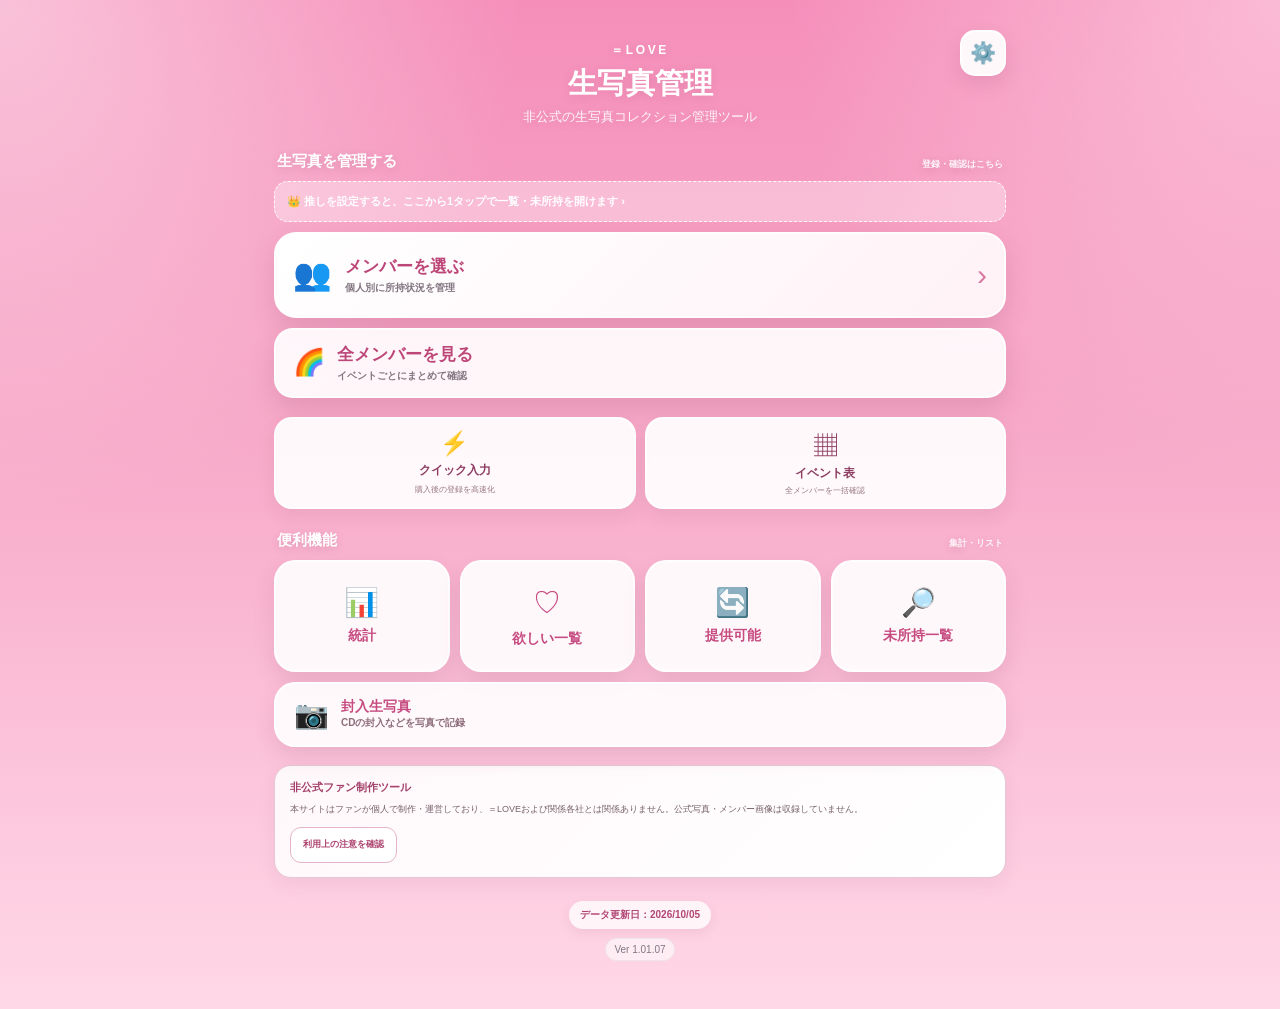
==== commit c4d1fc60: "Add files via upload" ====
--- a/index.html
+++ b/index.html
@@ -12,8 +12,8 @@
 <meta name="apple-mobile-web-app-capable" content="yes">
 <meta name="apple-mobile-web-app-status-bar-style" content="default">
 <meta name="apple-mobile-web-app-title" content="非公式 生写真管理">
-<link rel="manifest" href="./manifest.webmanifest?v=1.01.06">
-<link rel="apple-touch-icon" href="./icons/apple-touch-icon.png?v=1.01.06">
+<link rel="manifest" href="./manifest.webmanifest?v=1.01.07">
+<link rel="apple-touch-icon" href="./icons/apple-touch-icon.png?v=1.01.07">
 <title>【非公式】＝LOVE 生写真管理</title>
 <!-- Google tag (gtag.js) -->
 <script async src="https://www.googletagmanager.com/gtag/js?id=G-385XD642LL"></script>
@@ -24,7 +24,7 @@
 
   gtag('config', 'G-385XD642LL');
 </script>
-<link rel="stylesheet" href="./css/style.css?v=1.01.06">
+<link rel="stylesheet" href="./css/style.css?v=1.01.07">
 </head>
 <body>
 <section id="homeScreen" class="home dashboard-home">
@@ -41,6 +41,7 @@
       <span>生写真を管理する</span>
       <small>登録・確認はこちら</small>
     </div>
+    <div id="homeShortcuts" class="home-shortcuts hidden" aria-label="推しメンバーへの近道"></div>
     <div class="manage-actions">
       <button id="openMemberSelectorButton" class="manage-main-button">
         <span class="manage-icon">👥</span>
@@ -90,6 +91,7 @@
   </section>
 
   <div id="dataUpdateLabel" class="data-update-label dashboard-update-label">データ更新日：読み込み中</div>
+  <div id="versionLabel" class="version-label">Ver 1.01.07</div>
 </div>
 
 </section>
@@ -136,25 +138,30 @@
 </div>
 
 <section id="managerScreen" class="hidden">
-<header class="topbar"><div class="top-inner"><div class="top-row"><button id="backButton" class="back">← 戻る</button><div class="member-heading"><strong id="memberTitle"></strong><span id="memberSub"></span></div><button id="quickMemberSwitchButton" class="quick-member-switch" aria-label="メンバーを変更">👥</button></div>
-<div id="managerTools">
-  <div class="searchbox"><span>🔍</span><input id="searchInput" type="search" placeholder="年月・楽曲名・ツアー名・コラボ名で検索"></div>
-  <div id="collectionCategoryTabs" class="category-tabs" role="tablist" aria-label="カテゴリで切り替え"></div>
+<header class="topbar"><div class="top-inner"><div class="top-row"><button id="backButton" class="back">← 戻る</button><div class="member-heading"><strong id="memberTitle"></strong><span id="memberSub"></span></div><button id="quickMemberSwitchButton" class="quick-member-switch" aria-label="メンバーを変更">👥</button></div></div></header>
+<div id="managerTools" class="manager-tools"><div class="top-inner">
+  <div class="searchbox"><span>🔍</span><input id="searchInput" type="search" enterkeyhint="search" placeholder="年月・楽曲名・ツアー名・コラボ名で検索"><button type="button" id="clearSearchButton" class="search-clear hidden" aria-label="検索語を消す">×</button></div>
   <div class="unified-filter-toolbar">
     <button id="openCollectionFilterButton" class="filter-action-button"><span>⚙️</span><b>絞り込み</b><i id="collectionFilterCount" class="filter-count hidden">0</i></button>
     <button id="openCollectionSortButton" class="filter-action-button"><span>↕</span><b id="collectionSortLabel">新しい順</b></button>
-    <button id="resetCollectionViewButton" class="filter-action-button reset-view-button"><span>↻</span><b>表示をリセット</b></button>
+    <button id="resetCollectionViewButton" class="filter-action-button reset-view-button"><span>↻</span><b>リセット</b></button>
   </div>
   <div id="collectionFilterChips" class="active-filter-chips"></div>
-  <div class="collection-mode-actions">
-    <button id="openQuickInputButton"><span>⚡</span>クイック入力</button>
-    <button id="openEventMatrixButton"><span>▦</span>イベント表</button>
-  </div>
-</div></div></header>
+</div></div>
+<div id="collectionStickyTools" class="manager-sticky-tools"><div class="top-inner">
+  <div id="collectionCategoryTabs" class="category-tabs" role="tablist" aria-label="カテゴリで切り替え"></div>
+  <div id="collectionOwnershipChips" class="ownership-chips hidden" role="group" aria-label="所持状況で切り替え"></div>
+</div></div>
 <main class="wrap">
 <section id="collectionPage">
 <div class="summary"><div class="summary-card"><b id="ownedTotal">0</b><span>所持枚数</span></div><div class="summary-card"><b id="ownedTypes">0</b><span>所持種類</span></div><div class="summary-card"><b id="signedTotal">0</b><span>直筆あり</span></div></div>
-<div class="notice">所持枚数・直筆・欲しい情報は、このブラウザ内に保存されます。</div><div id="eventList" class="event-list"></div>
+<div class="summary-progress"><div class="summary-progress-line"><span>コンプ率</span><b id="compRateText">0%</b><small id="compRateDetail"></small></div><div class="bar"><span id="compRateBar"></span></div></div>
+<div class="collection-mode-actions">
+  <button id="openQuickInputButton"><span>⚡</span>クイック入力</button>
+  <button id="openEventMatrixButton"><span>▦</span>イベント表</button>
+</div>
+<div id="eventList" class="event-list"></div>
+<div class="notice">所持枚数・直筆・欲しい情報は、このブラウザ内に保存されます。</div>
 </section>
 <section id="quickPage" class="hidden"></section>
 <section id="matrixPage" class="hidden"></section>
@@ -326,8 +333,7 @@
   <button id="applyUpdateButton">更新する</button>
 </div>
 <div id="offlineBanner" class="offline-banner hidden">オフラインで表示しています</div>
-<div id="versionLabel" class="version-label">Ver 1.01.06</div>
-<script src="./js/app.js?v=1.01.06"></script>
-<script src="./js/bootstrap.js?v=1.01.06"></script>
+<script src="./js/app.js?v=1.01.07"></script>
+<script src="./js/bootstrap.js?v=1.01.07"></script>
 </body>
 </html>
--- a/css/style.css
+++ b/css/style.css
@@ -2205,3 +2205,340 @@
 .sheet-field-row .sheet-field.hidden{display:none}
 .enclosed-layout-preview{margin:-6px 2px 15px;color:#8d6c7a;font-size:11px;font-weight:700;overflow-wrap:anywhere}
 .enclosed-slot i{max-width:calc(100% - 10px);overflow:hidden;text-overflow:ellipsis;white-space:nowrap}
+
+/* =====================================================================
+   Ver1.01.07：一覧の上の道具を小さく・所持状況ボタン・カードの見やすさ
+   ===================================================================== */
+:root{--topbar-h:68px}
+
+/* --- 一覧の上の道具 ---
+   名前の行だけが常に上へ残り、検索・絞り込みはページと一緒に流れる。
+   カテゴリと所持状況の行は、名前の行のすぐ下に残る。 */
+.manager-tools{background:color-mix(in srgb,var(--soft) 78%,white)}
+.manager-tools>.top-inner{padding-top:10px;padding-bottom:4px}
+.manager-tools .searchbox{margin-top:0}
+.manager-sticky-tools{
+  position:sticky;
+  top:calc(var(--topbar-h) - 1px);
+  z-index:29;
+  background:color-mix(in srgb,var(--soft) 78%,white);
+  border-bottom:1px solid var(--line);
+}
+.manager-sticky-tools>.top-inner{padding-top:8px;padding-bottom:9px}
+.manager-sticky-tools .category-tabs{margin-top:0}
+
+/* 絞り込み・並び順・リセットを1行に */
+.manager-tools .unified-filter-toolbar{
+  grid-template-columns:minmax(0,1fr) minmax(0,1fr) auto;
+  gap:7px;
+  margin-top:8px;
+}
+.manager-tools .filter-action-button{min-height:42px;justify-content:center}
+.manager-tools .reset-view-button{
+  grid-column:auto;
+  min-height:42px;
+  padding:0 12px;
+}
+.manager-tools .reset-view-button.is-idle{opacity:.45}
+.manager-tools .active-filter-chips{margin-top:7px}
+
+/* 検索語を消すボタン */
+.searchbox .search-clear{
+  flex:none;
+  width:30px;
+  height:30px;
+  padding:0;
+  border:0;
+  border-radius:50%;
+  background:#f1e6ec;
+  color:#8a6474;
+  font-size:17px;
+  line-height:1;
+}
+#searchInput::-webkit-search-cancel-button{-webkit-appearance:none;display:none}
+
+/* 所持状況の切り替え（未所持あり・あと1種・全部未所持・所持あり・コンプ） */
+.ownership-chips{
+  display:flex;
+  gap:6px;
+  margin-top:7px;
+  overflow-x:auto;
+  scrollbar-width:none;
+  -webkit-overflow-scrolling:touch;
+}
+.ownership-chips::-webkit-scrollbar{display:none}
+.ownership-chip{
+  flex:none;
+  display:flex;
+  align-items:center;
+  gap:5px;
+  min-height:36px;
+  padding:5px 11px;
+  border:1px solid var(--line);
+  border-radius:999px;
+  background:rgba(255,255,255,.9);
+  color:#7a5565;
+  font-size:11px;
+}
+.ownership-chip b{font-weight:900;white-space:nowrap}
+.ownership-chip small{
+  min-width:20px;
+  padding:1px 5px;
+  border-radius:999px;
+  background:#f6ecf1;
+  color:#8d6c7a;
+  font-size:9px;
+  font-weight:800;
+  font-variant-numeric:tabular-nums;
+  text-align:center;
+}
+.ownership-chip.selected{
+  border-color:var(--accent);
+  background:var(--accent);
+  color:#fff;
+}
+.ownership-chip.selected small{background:rgba(255,255,255,.28);color:#fff}
+.sheet-note{margin:13px 2px 0;color:var(--muted);font-size:11px;line-height:1.6}
+
+/* --- 一覧の上の集計 --- */
+#collectionPage .summary{margin:2px 0 8px;gap:7px}
+#collectionPage .summary-card{padding:8px 6px;border-radius:14px}
+#collectionPage .summary-card b{font-size:17px}
+.summary-progress{margin:0 2px 11px}
+.summary-progress-line{display:flex;align-items:baseline;gap:7px;color:var(--muted);font-size:11px}
+.summary-progress-line b{color:var(--text);font-size:14px;font-weight:900}
+.summary-progress-line small{margin-left:auto;font-size:10px;font-variant-numeric:tabular-nums}
+.summary-progress .bar{height:7px;margin-top:4px}
+#collectionPage .collection-mode-actions{margin:0 0 8px}
+#collectionPage .notice{
+  margin:14px 0 0;
+  padding:0 3px;
+  text-align:center;
+  border:0;
+  border-radius:0;
+  background:transparent;
+  color:var(--muted);
+  font-size:10px;
+}
+
+/* --- 年の見出し --- */
+.year-divider{
+  display:flex;
+  align-items:center;
+  gap:8px;
+  width:100%;
+  margin:5px 0 -4px;
+  padding:5px 3px;
+  border:0;
+  background:transparent;
+  color:var(--text);
+  text-align:left;
+}
+.year-divider:first-child{margin-top:0}
+.year-divider b{font-size:15px;font-weight:900}
+.year-divider small{color:var(--muted);font-size:11px}
+.year-divider i{
+  margin-left:auto;
+  padding:5px 10px;
+  border:1px solid color-mix(in srgb,var(--accent) 34%,white);
+  border-radius:999px;
+  background:rgba(255,255,255,.82);
+  color:var(--accent);
+  font-size:10px;
+  font-style:normal;
+  font-weight:800;
+}
+.sort-choice .year-jump-count{color:#8d6c7a;font-size:11px;font-weight:800}
+
+/* --- カード --- */
+/* セット名は省略せず、3行まで折り返す */
+#collectionPage .work{
+  display:-webkit-box;
+  -webkit-box-orient:vertical;
+  -webkit-line-clamp:3;
+  white-space:normal;
+  text-overflow:clip;
+  overflow-wrap:anywhere;
+}
+/* メンバーごとの一覧では、カード1枚ごとの名前を出さない（画面の一番上に出ているため） */
+#collectionPage .event-card>.member-line{display:none}
+#collectionPage .event-card>.member-line+.positions{padding-top:12px}
+.event-card{scroll-margin-top:calc(var(--topbar-h) + 112px)}
+.event-card.jump-highlight{animation:jumpGlow 1.9s ease-out}
+@keyframes jumpGlow{
+  0%,55%{box-shadow:0 0 0 3px var(--accent),0 10px 28px rgba(94,61,79,.1)}
+  100%{box-shadow:0 0 0 3px transparent,0 10px 28px rgba(94,61,79,.1)}
+}
+
+/* ＋・−・♡・直筆のボタンを押しやすい大きさに */
+#collectionPage .pos-row{gap:6px;padding:9px 6px 8px}
+#collectionPage .pos-actions{gap:6px 5px}
+#collectionPage .pos-actions .counter{grid-template-columns:34px minmax(0,1fr) 34px;gap:2px}
+#collectionPage .counter button{width:34px;height:34px;padding:0;font-size:18px}
+#collectionPage .icon-btn{height:32px}
+#collectionPage .mini-actions button{width:30px;height:30px}
+/* メモ：ボタンに position:relative を付けると、数千個のボタンすべてが別の描画単位になり、
+   文字入力やスクロールのたびの画面更新が遅くなる（計測で確認）。付けないこと。 */
+@media(max-width:380px){
+  #collectionPage .pos-actions .counter{grid-template-columns:32px minmax(0,1fr) 32px;gap:1px}
+  #collectionPage .counter button{width:32px;height:32px}
+}
+@media(max-width:345px){
+  #collectionPage .pos-actions .counter{grid-template-columns:28px minmax(0,1fr) 28px}
+  #collectionPage .counter button{width:28px;height:28px;font-size:16px}
+  #collectionPage .mini-actions button{width:27px;height:27px}
+}
+
+/* 押した時の手ごたえ（少し縮む）。連打しても文字が選択されないようにする */
+#collectionPage .counter button,
+#collectionPage .icon-btn,
+#collectionPage .mini-actions button,
+.ownership-chip,
+.category-tab,
+.year-divider{-webkit-tap-highlight-color:transparent}
+#collectionPage .counter button,
+#collectionPage .icon-btn,
+#collectionPage .mini-actions button{transition:transform .08s ease-out}
+#collectionPage .counter button:active,
+#collectionPage .icon-btn:active,
+#collectionPage .mini-actions button:active{transform:scale(.88)}
+.ownership-chip:active,.category-tab:active{transform:scale(.96)}
+#collectionPage .pos-actions,
+#collectionPage .mini-actions{-webkit-user-select:none;user-select:none}
+@media(prefers-reduced-motion:reduce){
+  #collectionPage .counter button,
+  #collectionPage .icon-btn,
+  #collectionPage .mini-actions button{transition:none}
+  .event-card.jump-highlight{animation-duration:.01s}
+}
+
+/* 持っている種類に色を付ける（未所持は名前を薄くする） */
+#collectionPage .pos-row>span{color:#a59aa5}
+#collectionPage .pos-row.owned{
+  border-color:color-mix(in srgb,var(--accent) 52%,white);
+  background:color-mix(in srgb,var(--soft) 40%,white);
+}
+#collectionPage .pos-row.owned>span{color:var(--accent)}
+#collectionPage .pos-row.owned>span::before{content:"✓ "}
+#collectionPage .mini-pos.owned,
+.quick-position-row.owned{
+  border-color:color-mix(in srgb,var(--accent) 45%,white);
+  background:color-mix(in srgb,var(--soft) 34%,white);
+}
+#collectionPage .mini-pos.owned .mini-label::before{content:"✓ "}
+
+/* --- クイック入力：並び順と「未所持ありだけ」を横に並べる --- */
+#quickPage .mode-filter-grid-with-sort{grid-template-columns:minmax(0,1fr) minmax(0,1fr)}
+#quickPage .mode-filter-grid-with-sort .mode-sort-button{grid-column:auto}
+.mode-toggle-button.on{border-color:#db709f;background:#fff0f6;color:#aa3d6d}
+
+/* --- 欲しい・提供・未所持の各項目：「一覧で開く」（見出しの行の右端） --- */
+.item-title+.item-meta{clear:both} /* ボタンの横に説明文が回り込んで、折り返しが増えないようにする */
+.item-jump-button{
+  float:right;
+  margin:-1px 0 2px 10px;
+  padding:3px 9px;
+  border:1px solid #e3a9c1;
+  border-radius:999px;
+  background:#fff6fa;
+  color:#b4466f;
+  font-size:11px;
+  font-weight:500; /* 件数の多い未所持一覧で描画が重くならないよう、太字にしない */
+  white-space:nowrap;
+}
+
+/* --- 統計：セットごとの状況 --- */
+.set-status-lead{margin:-6px 0 9px;color:var(--muted);font-size:11px}
+.set-status-row{
+  display:flex;
+  align-items:center;
+  gap:8px;
+  width:100%;
+  min-height:46px;
+  margin-top:7px;
+  padding:0 12px;
+  border:1px solid var(--line);
+  border-radius:13px;
+  background:#fff;
+  color:var(--text);
+  font-size:13px;
+  font-weight:800;
+  text-align:left;
+}
+.set-status-row b{margin-left:auto;font-variant-numeric:tabular-nums}
+.set-status-row i{color:#b9a5af;font-size:18px;font-style:normal}
+
+/* --- TOP：推しメンバーへの近道 --- */
+.home-shortcuts{display:grid;gap:8px;margin-bottom:10px}
+.home-shortcut{display:grid;grid-template-columns:minmax(0,1fr) auto;gap:8px}
+.home-shortcut-main{
+  display:flex;
+  align-items:center;
+  gap:10px;
+  min-width:0;
+  min-height:68px;
+  padding:9px 12px;
+  border:2px solid rgba(255,255,255,.86);
+  border-radius:18px;
+  background:var(--member-bg);
+  color:#2d2730;
+  text-align:left;
+  box-shadow:0 7px 18px rgba(91,42,62,.08);
+}
+.home-shortcut-avatar{
+  flex:none;
+  display:grid;
+  place-items:center;
+  width:44px;
+  height:44px;
+  overflow:hidden;
+  border:2px solid rgba(255,255,255,.9);
+  border-radius:50%;
+  background:rgba(255,255,255,.78);
+  font-size:23px;
+}
+.home-shortcut-avatar img{width:100%;height:100%;object-fit:cover}
+.home-shortcut-text{display:grid;gap:1px;min-width:0}
+.home-shortcut-text small{color:#5f4d57;font-size:9px;font-weight:900}
+.home-shortcut-text b{overflow:hidden;font-size:16px;text-overflow:ellipsis;white-space:nowrap}
+.home-shortcut-text i{color:#5f565e;font-size:10px;font-style:normal;font-weight:700}
+.home-shortcut-main>em{margin-left:auto;color:#7d6470;font-size:24px;font-style:normal;font-weight:300}
+.home-shortcut-missing{
+  display:grid;
+  place-content:center;
+  justify-items:center;
+  gap:3px;
+  min-width:96px;
+  padding:8px 10px;
+  border:2px solid rgba(255,255,255,.86);
+  border-radius:18px;
+  background:rgba(255,255,255,.94);
+  color:#a8446e;
+  box-shadow:0 7px 18px rgba(91,42,62,.08);
+}
+.home-shortcut-missing b{font-size:12px;font-weight:900}
+.home-shortcut-missing small{color:#8d747f;font-size:10px;font-weight:800}
+.home-shortcut-main:active,.home-shortcut-missing:active{transform:scale(.985)}
+.home-shortcut-hint{
+  width:100%;
+  padding:11px 12px;
+  border:1px dashed rgba(255,255,255,.9);
+  border-radius:14px;
+  background:rgba(255,255,255,.34);
+  color:#fff;
+  font-size:11px;
+  font-weight:800;
+  line-height:1.5;
+  text-align:left;
+}
+
+/* --- バージョン表示：画面の上に重ねず、TOPの一番下に置く --- */
+.version-label{
+  position:static;
+  display:block;
+  width:max-content;
+  max-width:100%;
+  margin:9px auto 0;
+  background:rgba(255,255,255,.62);
+  box-shadow:none;
+}
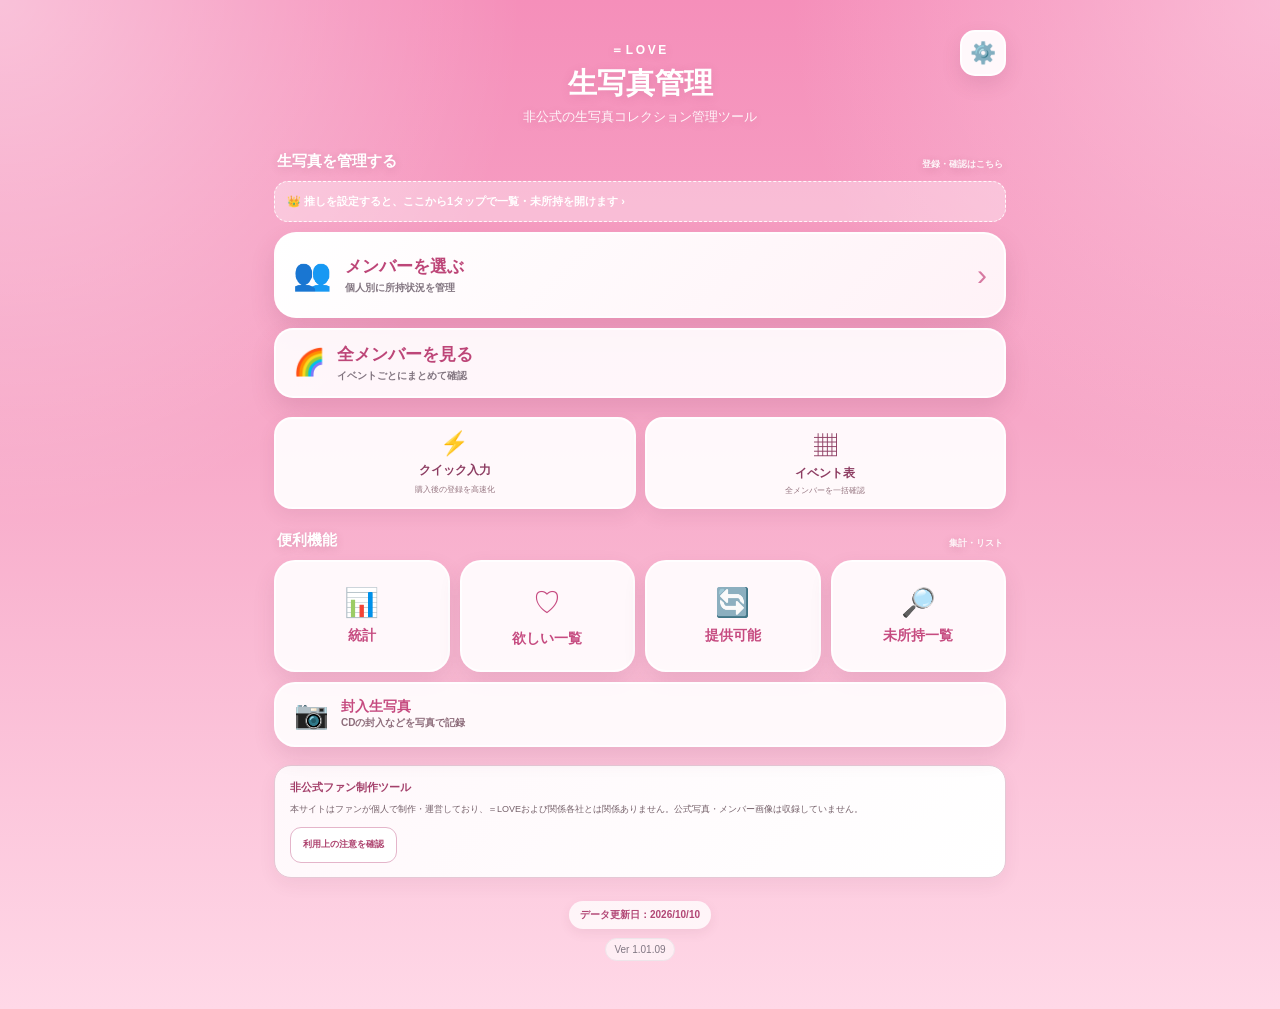
==== commit e69179ca: "Add files via upload" ====
--- a/index.html
+++ b/index.html
@@ -12,8 +12,8 @@
 <meta name="apple-mobile-web-app-capable" content="yes">
 <meta name="apple-mobile-web-app-status-bar-style" content="default">
 <meta name="apple-mobile-web-app-title" content="非公式 生写真管理">
-<link rel="manifest" href="./manifest.webmanifest?v=1.01.07">
-<link rel="apple-touch-icon" href="./icons/apple-touch-icon.png?v=1.01.07">
+<link rel="manifest" href="./manifest.webmanifest?v=1.01.09">
+<link rel="apple-touch-icon" href="./icons/apple-touch-icon.png?v=1.01.09">
 <title>【非公式】＝LOVE 生写真管理</title>
 <!-- Google tag (gtag.js) -->
 <script async src="https://www.googletagmanager.com/gtag/js?id=G-385XD642LL"></script>
@@ -24,7 +24,7 @@
 
   gtag('config', 'G-385XD642LL');
 </script>
-<link rel="stylesheet" href="./css/style.css?v=1.01.07">
+<link rel="stylesheet" href="./css/style.css?v=1.01.09">
 </head>
 <body>
 <section id="homeScreen" class="home dashboard-home">
@@ -91,7 +91,7 @@
   </section>
 
   <div id="dataUpdateLabel" class="data-update-label dashboard-update-label">データ更新日：読み込み中</div>
-  <div id="versionLabel" class="version-label">Ver 1.01.07</div>
+  <div id="versionLabel" class="version-label">Ver 1.01.09</div>
 </div>
 
 </section>
@@ -333,7 +333,7 @@
   <button id="applyUpdateButton">更新する</button>
 </div>
 <div id="offlineBanner" class="offline-banner hidden">オフラインで表示しています</div>
-<script src="./js/app.js?v=1.01.07"></script>
-<script src="./js/bootstrap.js?v=1.01.07"></script>
+<script src="./js/app.js?v=1.01.09"></script>
+<script src="./js/bootstrap.js?v=1.01.09"></script>
 </body>
 </html>
--- a/css/style.css
+++ b/css/style.css
@@ -2542,3 +2542,14 @@
   background:rgba(255,255,255,.62);
   box-shadow:none;
 }
+
+/* =====================================================================
+   Ver1.01.08：ツアー名・イベント名の表示
+   ===================================================================== */
+/* ツアー名は長いものが多いので、少し小さくして折り返す */
+.period.is-event-name{
+  font-size:12px;
+  line-height:1.45;
+  color:#5f4d57;
+  overflow-wrap:anywhere;
+}
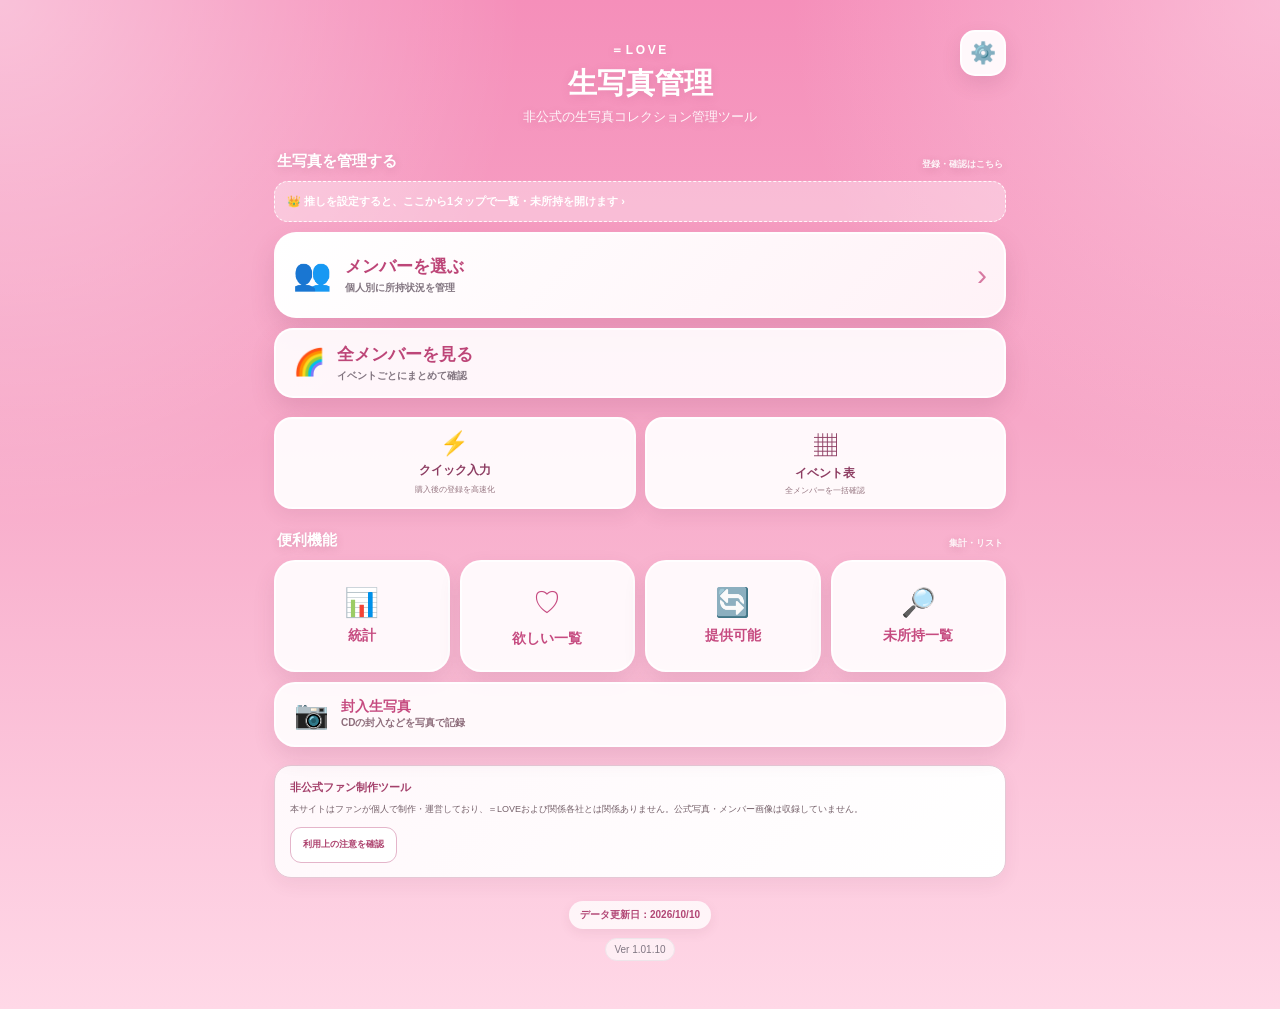
==== commit ad194775: "Add files via upload" ====
--- a/index.html
+++ b/index.html
@@ -12,8 +12,8 @@
 <meta name="apple-mobile-web-app-capable" content="yes">
 <meta name="apple-mobile-web-app-status-bar-style" content="default">
 <meta name="apple-mobile-web-app-title" content="非公式 生写真管理">
-<link rel="manifest" href="./manifest.webmanifest?v=1.01.09">
-<link rel="apple-touch-icon" href="./icons/apple-touch-icon.png?v=1.01.09">
+<link rel="manifest" href="./manifest.webmanifest?v=1.01.11">
+<link rel="apple-touch-icon" href="./icons/apple-touch-icon.png?v=1.01.11">
 <title>【非公式】＝LOVE 生写真管理</title>
 <!-- Google tag (gtag.js) -->
 <script async src="https://www.googletagmanager.com/gtag/js?id=G-385XD642LL"></script>
@@ -24,7 +24,7 @@
 
   gtag('config', 'G-385XD642LL');
 </script>
-<link rel="stylesheet" href="./css/style.css?v=1.01.09">
+<link rel="stylesheet" href="./css/style.css?v=1.01.11">
 </head>
 <body>
 <section id="homeScreen" class="home dashboard-home">
@@ -91,7 +91,7 @@
   </section>
 
   <div id="dataUpdateLabel" class="data-update-label dashboard-update-label">データ更新日：読み込み中</div>
-  <div id="versionLabel" class="version-label">Ver 1.01.09</div>
+  <div id="versionLabel" class="version-label">Ver 1.01.11</div>
 </div>
 
 </section>
@@ -149,8 +149,7 @@
   <div id="collectionFilterChips" class="active-filter-chips"></div>
 </div></div>
 <div id="collectionStickyTools" class="manager-sticky-tools"><div class="top-inner">
-  <div id="collectionCategoryTabs" class="category-tabs" role="tablist" aria-label="カテゴリで切り替え"></div>
-  <div id="collectionOwnershipChips" class="ownership-chips hidden" role="group" aria-label="所持状況で切り替え"></div>
+  <div id="collectionOwnershipChips" class="ownership-chips hidden" role="group" aria-label="カテゴリと所持状況で切り替え"></div>
 </div></div>
 <main class="wrap">
 <section id="collectionPage">
@@ -333,7 +332,7 @@
   <button id="applyUpdateButton">更新する</button>
 </div>
 <div id="offlineBanner" class="offline-banner hidden">オフラインで表示しています</div>
-<script src="./js/app.js?v=1.01.09"></script>
-<script src="./js/bootstrap.js?v=1.01.09"></script>
+<script src="./js/app.js?v=1.01.11"></script>
+<script src="./js/bootstrap.js?v=1.01.11"></script>
 </body>
 </html>
--- a/css/style.css
+++ b/css/style.css
@@ -2553,3 +2553,152 @@
   color:#5f4d57;
   overflow-wrap:anywhere;
 }
+
+/* =====================================================================
+   Ver1.01.10：生写真カードの新しい操作
+   （＋の手ごたえ・COMPLETEのハンコ・取り消しの帯・長押しメニュー・カードの裏返し）
+   メモ：ボタンやマスに position:relative を付けると、数百〜数千個がそれぞれ別の描画単位になり、
+   スクロールや入力のたびの画面更新が遅くなる（Ver1.01.07で計測済み）。付けないこと。
+   ===================================================================== */
+
+/* --- マス：名前と ⋯ ／ 枚数 ／ 直筆・欲しいの印 ／ ＋ --- */
+#collectionPage .slot-cell{
+  gap:3px;
+  padding:6px 6px 8px;
+  -webkit-user-select:none;
+  user-select:none;
+  -webkit-touch-callout:none;
+  transition:transform .3s ease,background-color .3s,border-color .3s;
+}
+#collectionPage .slot-cell.pressing{transform:scale(.95)}
+.slot-top{display:flex;align-items:center;justify-content:space-between;gap:2px;min-height:28px}
+.slot-label{flex:1;min-width:0;padding-left:4px;text-align:left;font-size:12px;font-weight:900;color:#8a7f89;white-space:nowrap;overflow:hidden;text-overflow:ellipsis}
+#collectionPage .slot-cell.owned .slot-label{color:var(--accent)}
+#collectionPage .slot-cell.owned .slot-label::before{content:"✓ "}
+.slot-more{flex:none;width:32px;height:28px;padding:0;border:0;border-radius:9px;background:transparent;color:#7f7480;font-size:17px;font-weight:900;line-height:1;-webkit-tap-highlight-color:transparent}
+.slot-more:active{background:rgba(45,39,48,.07)}
+.slot-count{height:34px;overflow:hidden;text-align:center}
+.slot-count .num{display:block;font-size:26px;line-height:34px;font-weight:900;color:#b3a8b1;font-variant-numeric:tabular-nums}
+#collectionPage .slot-cell.owned .slot-count .num{color:#2d2730}
+.slot-marks{display:flex;justify-content:center;gap:6px;min-height:16px;font-size:10px;font-weight:900;line-height:16px}
+.slot-marks [hidden]{display:none}
+.mk-sign{color:#8a5d07}
+.mk-want{color:#b8336c}
+#collectionPage .slot-cell .plus{
+  width:100%;
+  height:38px;
+  margin-top:2px;
+  border:0;
+  border-radius:999px;
+  background:var(--accent);
+  color:#fff;
+  font-size:22px;
+  font-weight:900;
+  line-height:1;
+  box-shadow:0 3px 0 color-mix(in srgb,var(--accent) 68%,black);
+  -webkit-tap-highlight-color:transparent;
+  transition:transform .08s ease-out,box-shadow .08s ease-out;
+}
+#collectionPage .slot-cell .plus:active{transform:translateY(2px);box-shadow:0 1px 0 color-mix(in srgb,var(--accent) 68%,black)}
+#collectionPage .slot-cell.signed{border-color:#d6a640;box-shadow:inset 0 0 0 1px #d6a640}
+
+/* --- カードの上の部分（タップで裏返す） --- */
+.set-card .card-flip-head{cursor:pointer;-webkit-tap-highlight-color:transparent}
+.set-card .card-flip-head:focus-visible{outline:3px solid var(--accent);outline-offset:-3px}
+.set-card .event-topline>div:not(.badges){flex:1;min-width:0}
+.flip-hint{display:block;margin-top:5px;font-size:11px;font-weight:700;color:#75697a}
+.set-thumb{flex:none;align-self:center;width:62px;height:42px;border:1px solid var(--line);border-radius:8px;overflow:hidden;background:#fff}
+.set-thumb img{display:block;width:100%;height:100%;object-fit:cover}
+.set-card .card-back{display:none}
+.set-card.flipped .card-front{display:none}
+.set-card.flipped .card-back{display:block}
+.card-back .card-flip-head{background:linear-gradient(135deg,#fff,var(--soft))}
+.card-back-body{display:grid;gap:10px;padding:12px 14px 14px}
+.set-photo-empty{display:grid;place-content:center;justify-items:center;gap:3px;width:100%;aspect-ratio:16/9;padding:10px;border:2px dashed color-mix(in srgb,var(--accent) 45%,white);border-radius:14px;background:#fff;color:#6f6470;text-align:center}
+.set-photo-empty b{font-size:24px;line-height:1;color:#2d2730}
+.set-photo-empty span{font-size:13px;font-weight:900;color:#2d2730}
+.set-photo-empty small{font-size:11px;line-height:1.5}
+.set-photo{display:block;width:100%;padding:0;border:1px solid var(--line);border-radius:14px;overflow:hidden;background:#f6f1f4}
+.set-photo img{display:block;width:100%;height:auto;max-height:70vh;object-fit:contain}
+.set-photo-actions{display:flex;justify-content:flex-end;gap:18px;margin-top:-4px}
+.set-photo-actions button{min-height:32px;padding:4px 0;border:0;background:none;color:#6f6470;font-size:12px;text-decoration:underline}
+.set-note-label{font-size:12px;font-weight:900}
+/* 16px未満だと、iPhoneで入力欄を押した時に画面が拡大されてしまう */
+.set-note{width:100%;min-height:52px;resize:vertical;padding:8px 10px;border:1px solid var(--line);border-radius:12px;background:#fff;color:#2d2730;font:inherit;font-size:16px;line-height:1.5}
+.card-back-actions{display:flex;flex-wrap:wrap;align-items:center;justify-content:space-between;gap:8px}
+.card-back-actions a{text-decoration:none;border:1px solid var(--accent);color:var(--accent);border-radius:11px;padding:8px 11px;font-size:12px;font-weight:900}
+
+/* --- COMPLETE のハンコ（ファンマーク入り） --- */
+.badges .badge.complete.complete-stamp{
+  margin-top:4px;
+  padding:4px 8px 3px;
+  border:3px double #d2384f;
+  border-radius:8px;
+  background:rgba(255,255,255,.85);
+  color:#bd2c45;
+  font-size:12px;
+  letter-spacing:.05em;
+  transform:rotate(-10deg);
+}
+
+/* --- 飛ぶファンマーク・紙吹雪 --- */
+.fx-layer{position:fixed;inset:0;z-index:120;pointer-events:none;overflow:hidden}
+.fx-fan{position:absolute;font-size:20px;line-height:1}
+.fx-confetti{position:absolute;width:7px;height:11px;border-radius:2px}
+
+/* --- 画面の下の「取り消す」の帯 --- */
+.undo-snack{
+  position:fixed;
+  left:12px;
+  right:12px;
+  bottom:calc(74px + env(safe-area-inset-bottom));
+  z-index:90;
+  max-width:520px;
+  margin-inline:auto;
+  display:flex;
+  align-items:center;
+  gap:12px;
+  padding:10px 10px 12px 14px;
+  overflow:hidden;
+  border-radius:16px;
+  background:#231a20;
+  color:#fff;
+  box-shadow:0 10px 30px rgba(35,26,32,.35);
+  opacity:0;
+  pointer-events:none;
+  transform:translateY(24px);
+  transition:transform .35s cubic-bezier(.3,1.3,.5,1),opacity .2s;
+}
+.undo-snack.open{opacity:1;pointer-events:auto;transform:translateY(0)}
+.undo-snack-mark{flex:none;width:34px;height:34px;display:grid;place-items:center;border-radius:50%;background:var(--soft,#ffe3ef);color:#2d2730;font-size:18px}
+.undo-snack-text{flex:1;min-width:0}
+.undo-snack-text b{display:block;font-size:14px;line-height:1.35}
+.undo-snack-text small{display:block;margin-top:1px;font-size:11px;color:#ddcfd7;white-space:nowrap;overflow:hidden;text-overflow:ellipsis}
+.undo-snack-button{flex:none;min-height:44px;padding:0 14px;border:0;border-radius:12px;background:#fff;color:#231a20;font-size:14px;font-weight:900}
+.undo-snack-button[hidden]{display:none}
+.undo-snack-timer{position:absolute;left:0;bottom:0;width:100%;height:3px;background:var(--accent,#ef7fad);transform-origin:left center;animation:undoSnackShrink 6s linear forwards}
+.undo-snack:not(.has-undo) .undo-snack-timer{display:none}
+@keyframes undoSnackShrink{to{transform:scaleX(0)}}
+/* 帯が出ている間は、上へ戻るボタンを帯の上へよける */
+body.undo-open .back-to-top{bottom:calc(150px + env(safe-area-inset-bottom))}
+
+/* --- 長押し・⋯ のメニュー --- */
+.slot-menu-overlay{position:fixed;inset:0;z-index:100;background:rgba(45,25,35,.22)}
+.slot-petal{position:absolute;width:68px;height:68px;margin:-34px 0 0 -34px;padding:0;border:0;border-radius:50%;background:#fff;color:#2d2730;box-shadow:0 8px 22px rgba(94,61,79,.3);display:grid;place-content:center;gap:1px;font-size:11px;font-weight:900}
+.slot-petal i{font-style:normal;font-size:20px;line-height:1.1}
+.slot-petal.on{background:var(--soft,#ffe3ef);box-shadow:0 0 0 3px var(--accent,#ef7fad),0 8px 22px rgba(94,61,79,.3)}
+.slot-menu-caption{position:absolute;transform:translateX(-50%);padding:4px 10px;border-radius:999px;background:rgba(35,26,32,.85);color:#fff;font-size:12px;font-weight:900;white-space:nowrap;pointer-events:none}
+
+/* --- 写真の拡大表示 --- */
+.set-photo-viewer{position:fixed;inset:0;z-index:110;display:grid;place-items:center;padding:calc(20px + env(safe-area-inset-top)) 16px calc(20px + env(safe-area-inset-bottom));background:rgba(25,18,22,.9)}
+.set-photo-viewer figure{margin:0;display:grid;justify-items:center;gap:12px;max-width:100%}
+.set-photo-viewer img{max-width:min(94vw,900px);max-height:76vh;border-radius:12px;background:#fff;object-fit:contain}
+.set-photo-viewer figcaption{color:#fff;font-size:13px;line-height:1.5;text-align:center}
+.set-photo-viewer button{min-height:44px;padding:10px 18px;border:0;border-radius:12px;background:#fff;color:#2d2730;font-weight:900}
+
+@media(prefers-reduced-motion:reduce){
+  #collectionPage .slot-cell,
+  #collectionPage .slot-cell .plus,
+  .undo-snack{transition:none}
+  .undo-snack-timer{animation-duration:.01s}
+}
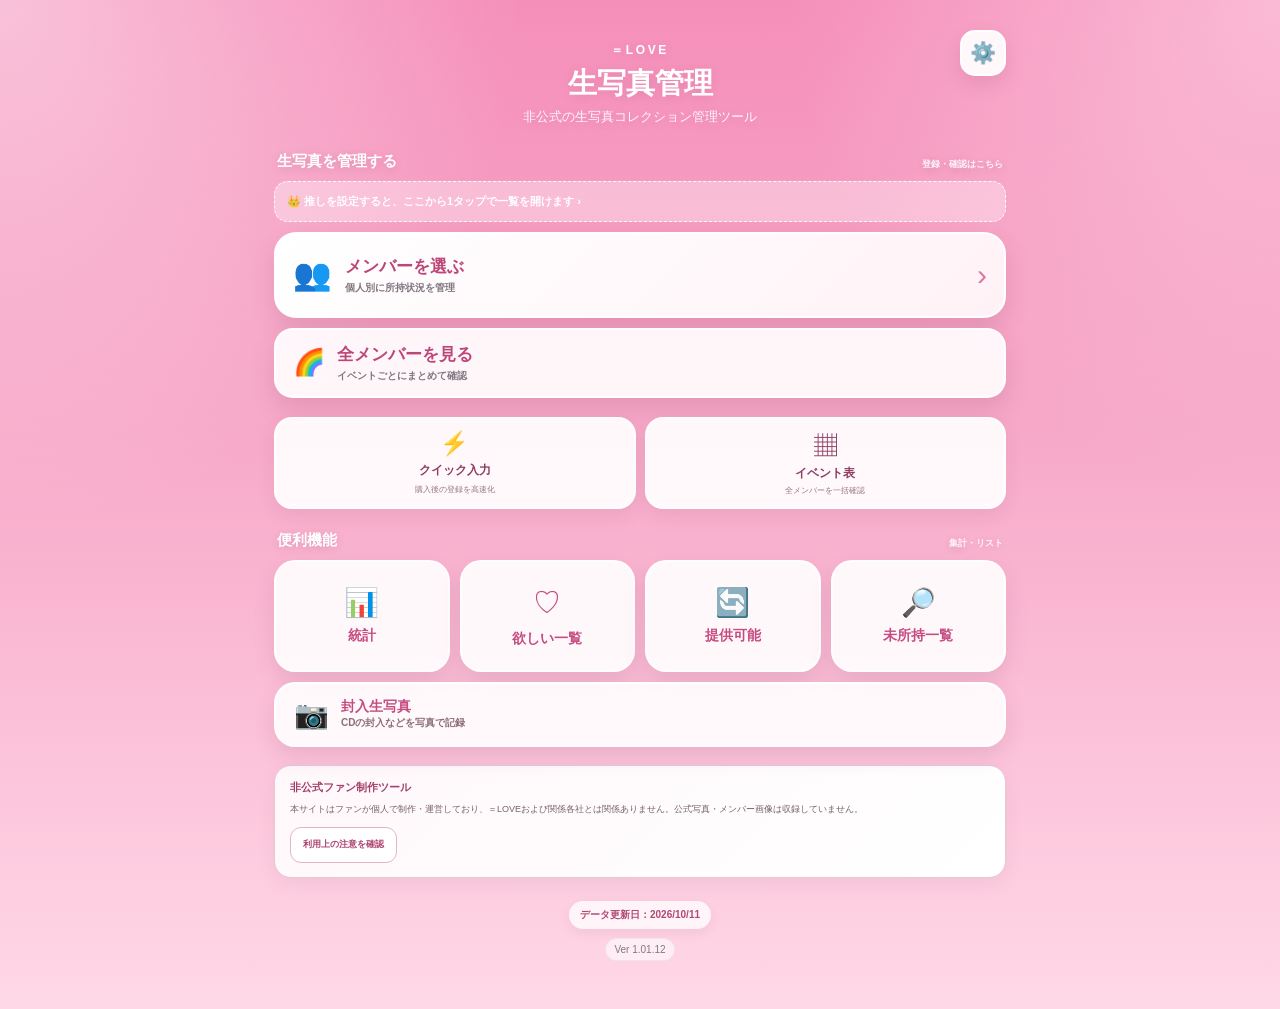
==== commit aa72ea20: "Add files via upload" ====
--- a/index.html
+++ b/index.html
@@ -12,8 +12,8 @@
 <meta name="apple-mobile-web-app-capable" content="yes">
 <meta name="apple-mobile-web-app-status-bar-style" content="default">
 <meta name="apple-mobile-web-app-title" content="非公式 生写真管理">
-<link rel="manifest" href="./manifest.webmanifest?v=1.01.11">
-<link rel="apple-touch-icon" href="./icons/apple-touch-icon.png?v=1.01.11">
+<link rel="manifest" href="./manifest.webmanifest?v=1.01.12">
+<link rel="apple-touch-icon" href="./icons/apple-touch-icon.png?v=1.01.12">
 <title>【非公式】＝LOVE 生写真管理</title>
 <!-- Google tag (gtag.js) -->
 <script async src="https://www.googletagmanager.com/gtag/js?id=G-385XD642LL"></script>
@@ -24,7 +24,7 @@
 
   gtag('config', 'G-385XD642LL');
 </script>
-<link rel="stylesheet" href="./css/style.css?v=1.01.11">
+<link rel="stylesheet" href="./css/style.css?v=1.01.12">
 </head>
 <body>
 <section id="homeScreen" class="home dashboard-home">
@@ -91,7 +91,7 @@
   </section>
 
   <div id="dataUpdateLabel" class="data-update-label dashboard-update-label">データ更新日：読み込み中</div>
-  <div id="versionLabel" class="version-label">Ver 1.01.11</div>
+  <div id="versionLabel" class="version-label">Ver 1.01.12</div>
 </div>
 
 </section>
@@ -332,7 +332,7 @@
   <button id="applyUpdateButton">更新する</button>
 </div>
 <div id="offlineBanner" class="offline-banner hidden">オフラインで表示しています</div>
-<script src="./js/app.js?v=1.01.11"></script>
-<script src="./js/bootstrap.js?v=1.01.11"></script>
+<script src="./js/app.js?v=1.01.12"></script>
+<script src="./js/bootstrap.js?v=1.01.12"></script>
 </body>
 </html>
--- a/css/style.css
+++ b/css/style.css
@@ -3,7 +3,7 @@
 button,input,select{font:inherit}.hidden{display:none!important}.wrap{width:min(100%,980px);margin:auto;padding:14px}
 .home{min-height:100vh;padding:28px 14px 90px;background:radial-gradient(circle at top left,rgba(255,255,255,.45) 0,transparent 32%),radial-gradient(circle at top right,rgba(255,221,235,.55) 0,transparent 30%),linear-gradient(180deg,#f58fba 0%,#f7a8c8 42%,#ffd8e7 100%)}
 .logo{text-align:center;color:#fff;text-shadow:0 2px 10px rgba(157,54,100,.18)}.logo .eyebrow{font-size:12px;font-weight:900;letter-spacing:.22em;color:#fff}.logo h1{margin:5px 0 4px;font-size:29px}.logo p{margin:0;color:rgba(255,255,255,.92);font-size:14px}
-.quick-grid{display:grid;grid-template-columns:repeat(2,1fr);gap:9px;margin-top:20px}.quick{border:1px solid rgba(255,255,255,.85);border-radius:17px;background:rgba(255,255,255,.9);padding:13px 8px;text-align:center;font-weight:900;color:#c84f85;box-shadow:0 8px 20px rgba(145,54,95,.12)}.quick span{display:block;font-size:22px;margin-bottom:5px}
+.quick{border:1px solid rgba(255,255,255,.85);border-radius:17px;background:rgba(255,255,255,.9);padding:13px 8px;text-align:center;font-weight:900;color:#c84f85;box-shadow:0 8px 20px rgba(145,54,95,.12)}.quick span{display:block;font-size:22px;margin-bottom:5px}
 .member-grid{display:grid;grid-template-columns:repeat(2,minmax(0,1fr));gap:12px;margin-top:18px}
 .member-card{min-height:100px;border:2px solid rgba(255,255,255,.92);border-radius:20px;padding:17px 15px;text-align:left;box-shadow:0 10px 24px rgba(119,45,80,.14);color:var(--text);transition:.15s ease}
 .member-card:active{transform:scale(.98)}.member-card .emoji{display:block;font-size:29px}.member-card .name{display:block;margin-top:8px;font-size:16px;font-weight:900}.member-card .small{display:block;margin-top:3px;font-size:11px;color:var(--muted)}
@@ -12,43 +12,39 @@
 .top-inner{width:min(100%,980px);margin:auto;padding:13px 14px}.top-row{display:flex;align-items:center;justify-content:space-between;gap:10px}
 .back{border:0;background:rgba(255,255,255,.82);border-radius:12px;padding:9px 11px}.member-heading{text-align:center;flex:1}.member-heading strong{display:block;font-size:20px}.member-heading span{font-size:11px;color:var(--muted)}
 .searchbox{margin-top:12px;display:flex;align-items:center;gap:8px;padding:0 12px;border:1px solid var(--line);border-radius:14px;background:white}.searchbox input{border:0;outline:0;background:transparent;width:100%;min-height:44px}
-.filters{display:grid;grid-template-columns:1fr 1fr;gap:9px;margin-top:9px}select{min-height:42px;border:1px solid var(--line);border-radius:13px;padding:8px 11px;background:white;color:var(--text)}
+select{min-height:42px;border:1px solid var(--line);border-radius:13px;padding:8px 11px;background:white;color:var(--text)}
 .summary{display:grid;grid-template-columns:repeat(3,1fr);gap:9px;margin:14px 0}.summary-card{text-align:center;padding:12px 7px;border:1px solid var(--line);border-radius:16px;background:white}.summary-card b{display:block;font-size:20px}.summary-card span{font-size:11px;color:var(--muted)}
 .notice{margin-bottom:13px;padding:11px 13px;border-radius:14px;background:#fffaf0;color:#75623c;border:1px solid #f6e8c3;font-size:11px;line-height:1.5}
 .event-list,.list-page{display:grid;gap:13px;padding-bottom:90px}.event-card,.panel{overflow:hidden;border:1px solid var(--line);border-radius:20px;background:white;box-shadow:var(--shadow)}
-.event-head{padding:15px;background:linear-gradient(135deg,var(--soft),#fff);border-bottom:1px solid var(--line)}.event-topline{display:flex;align-items:flex-start;justify-content:space-between;gap:10px}
+.event-head{padding:15px;border-bottom:1px solid var(--line)}.event-topline{display:flex;align-items:flex-start;justify-content:space-between;gap:10px}
 .period{font-size:14px;font-weight:900}.work{margin-top:3px;font-size:16px;font-weight:900;line-height:1.35}.badges{display:flex;gap:6px;flex-wrap:wrap;justify-content:flex-end}
 .badge{flex:none;border-radius:999px;padding:5px 9px;background:white;border:1px solid var(--accent);color:var(--accent);font-size:11px;font-weight:900}.badge.complete{background:#effaf2;border-color:#71b982;color:#3b8a50}
-.member-line{padding:12px 15px 4px;font-weight:900;color:var(--accent)}.positions{padding:5px 15px 13px}.pos-row{display:grid;grid-template-columns:1fr auto;align-items:center;min-height:58px;border-bottom:1px solid #f2edf0}.pos-row:last-child{border-bottom:0}
-.pos-actions{display:flex;align-items:center;gap:7px}.counter{display:flex;align-items:center;gap:7px}.counter button{width:32px;height:32px;border-radius:50%;border:1px solid var(--line);background:white;font-size:18px}.counter .plus{background:var(--accent);border-color:var(--accent);color:white}.count{width:24px;text-align:center;font-weight:900}
-.icon-btn{min-width:38px;height:32px;border-radius:10px;border:1px solid var(--line);background:white;color:#a39aa4}.icon-btn.sign.on{background:#fff4d7;border-color:#e4b74e}.icon-btn.want.on{background:#ffe8f1;border-color:#ea8daf;color:#d44f84}
+.pos-row{grid-template-columns:1fr auto;border-bottom:1px solid #f2edf0}
+.count{width:24px;text-align:center;font-weight:900}
+
 .event-footer{display:flex;justify-content:space-between;align-items:center;padding:0 15px 14px}.event-footer a{text-decoration:none;border:1px solid var(--accent);color:var(--accent);border-radius:11px;padding:8px 11px;font-size:12px;font-weight:900}
 .expand-btn{border:0;border-radius:12px;background:var(--accent);color:white;padding:9px 12px;font-size:12px;font-weight:900}
 .all-summary{font-size:12px;color:var(--muted);margin-top:7px}.all-members{padding:0 12px 14px}.all-row{border-top:1px solid #f1ebef;padding:12px 2px}.all-name{font-weight:900;margin-bottom:9px}
 .all-pos-grid{display:grid;grid-template-columns:repeat(3,1fr);gap:7px}.mini-pos{border:1px solid var(--line);border-radius:13px;padding:8px;background:#fff}.mini-label{text-align:center;font-size:11px;font-weight:800;margin-bottom:7px}.mini-actions{display:flex;justify-content:center;align-items:center;gap:4px;flex-wrap:wrap}.mini-actions button{width:26px;height:26px;border-radius:50%;border:1px solid var(--line);background:white;padding:0}.mini-actions .plus{background:var(--accent);color:#fff;border-color:var(--accent)}.mini-actions .wide{border-radius:8px}.mini-actions .on{background:#ffe8f1;border-color:#ea8daf}
 .page-filter{margin:10px 0 14px}.page-filter select{width:100%}.page-head{padding:14px 0 5px}.page-head h2{margin:0;font-size:23px}.page-head p{margin:5px 0 0;color:var(--muted);font-size:13px}
 .stat-grid{display:grid;grid-template-columns:repeat(2,1fr);gap:10px}.big-stat{padding:16px;border-radius:18px;background:white;border:1px solid var(--line);box-shadow:var(--shadow)}.big-stat b{display:block;font-size:26px}.big-stat span{font-size:12px;color:var(--muted)}
-.panel{padding:16px}.panel h3{margin:0 0 12px}.year-row{margin:12px 0}.year-line{display:flex;justify-content:space-between;font-size:13px;font-weight:800}.bar{height:10px;border-radius:999px;background:#f0e9ed;overflow:hidden;margin-top:6px}.bar span{display:block;height:100%;background:linear-gradient(90deg,#f5a0c1,var(--accent));border-radius:999px}
+.panel{padding:16px}.panel h3{margin:0 0 12px}.year-row{margin:12px 0}.year-line{display:flex;justify-content:space-between;font-size:13px;font-weight:800}.bar{height:10px;border-radius:999px;background:#f0e9ed;overflow:hidden;margin-top:6px}.bar span{display:block;height:100%;border-radius:999px}
 .item{padding:14px;border:1px solid var(--line);border-radius:17px;background:white;box-shadow:0 5px 16px rgba(94,61,79,.06)}.item-title{font-weight:900}.item-meta{margin-top:5px;color:var(--muted);font-size:12px}.item-tags{display:flex;flex-wrap:wrap;gap:6px;margin-top:9px}.pill{border-radius:999px;background:var(--soft);color:var(--accent);padding:5px 8px;font-size:11px;font-weight:900}
 .empty{text-align:center;color:var(--muted);padding:40px 10px}
-.bottom-nav{position:fixed;left:0;right:0;bottom:0;z-index:40;background:rgba(255,255,255,.94);backdrop-filter:blur(14px);border-top:1px solid var(--line);display:grid;grid-template-columns:repeat(4,1fr);padding-bottom:env(safe-area-inset-bottom)}
+.bottom-nav{position:fixed;left:0;right:0;bottom:0;z-index:40;background:rgba(255,255,255,.94);backdrop-filter:blur(14px);border-top:1px solid var(--line);display:grid;padding-bottom:env(safe-area-inset-bottom)}
 .bottom-nav button{border:0;background:transparent;padding:9px 4px 8px;color:var(--muted);font-size:11px}.bottom-nav span{display:block;font-size:19px;margin-bottom:2px}.bottom-nav button.active{color:var(--accent);font-weight:900}
-@media(max-width:520px){.wrap{padding:12px}.member-grid{gap:10px}.all-pos-grid{gap:5px}.mini-pos{padding:7px 4px}.quick-grid{gap:7px}.quick{font-size:12px}}
+@media(max-width:520px){.wrap{padding:12px}.member-grid{gap:10px}.all-pos-grid{gap:5px}.mini-pos{padding:7px 4px}.quick{font-size:12px}}
 
 .version-label{
-  position:fixed;
   right:10px;
   bottom:calc(66px + env(safe-area-inset-bottom));
   z-index:45;
   padding:5px 8px;
   border-radius:999px;
-  background:rgba(255,255,255,.9);
   border:1px solid var(--line);
   color:var(--muted);
   font-size:10px;
-  box-shadow:0 4px 12px rgba(94,61,79,.08);
-}
-
+}
 
 /* Ver0.85 バックアップ・復元 */
 .backup-summary{display:grid;grid-template-columns:repeat(3,1fr);gap:9px;margin:14px 0}
@@ -69,31 +65,25 @@
 .backup-message.success{color:#34864a}
 .backup-message.error{color:#c94747}
 
-
 /* Ver0.9 卒業メンバー */
-.graduated-section{margin-top:28px;padding-top:20px;border-top:1px solid rgba(255,255,255,.65)}
-.section-title{display:flex;align-items:flex-end;justify-content:space-between;gap:10px;color:#fff;text-shadow:0 2px 8px rgba(110,45,74,.18)}
-.section-title span{font-size:18px;font-weight:900}
-.section-title small{font-size:10px;font-weight:700;color:rgba(255,255,255,.9)}
+
 .graduated-grid{margin-top:12px}
 .member-card.graduated{border-color:rgba(255,255,255,.8);filter:saturate(.65)}
-.member-card.graduated .name{color:#555}
-.member-card.graduated .small{color:#777;line-height:1.45}
+
+.member-card.graduated .small{line-height:1.45}
 .mini-graduated{display:inline-block;margin-left:6px;padding:2px 6px;border-radius:999px;background:#ececec;color:#777;font-size:9px;font-weight:900;vertical-align:middle}
 
-
 /* Ver0.925 使いやすさ改善 */
-.quick-grid .quick:last-child:nth-child(odd){grid-column:1/-1}
+
 .member-card{position:relative}
-.last-used{position:absolute;top:10px;right:10px;padding:3px 7px;border-radius:999px;background:rgba(255,255,255,.88);color:#c84f85;font-size:9px;font-weight:900}
+
 .badge.new-badge{background:linear-gradient(135deg,#ff5f9d,#f68bb5);border-color:#ff5f9d;color:#fff;box-shadow:0 4px 10px rgba(221,70,129,.18)}
 .inline-new{display:inline-block;margin-right:5px;padding:2px 6px;border-radius:999px;background:#f56d9f;color:#fff;font-size:9px;font-weight:900;vertical-align:1px}
-.missing-controls{display:grid;grid-template-columns:1fr 1fr;gap:9px;margin:10px 0 14px}
+
 .missing-search{grid-column:1/-1;margin-top:0}
 .missing-pill{background:#fff0f5;border:1px solid #f0a2bf;color:#cb4c7d}
 .back-to-top{position:fixed;right:16px;bottom:calc(116px + env(safe-area-inset-bottom));z-index:55;width:46px;height:46px;border:0;border-radius:50%;background:var(--accent);color:#fff;font-size:24px;font-weight:900;box-shadow:0 8px 22px rgba(94,61,79,.24);opacity:0;pointer-events:none;transform:translateY(12px);transition:.18s ease}
 .back-to-top.visible{opacity:1;pointer-events:auto;transform:translateY(0)}
-
 
 /* Ver0.95 データ管理強化 */
 .backup-preview{margin-top:14px}
@@ -102,26 +92,11 @@
 .backup-preview-date{margin-top:5px;font-size:12px;color:#506456}
 .backup-preview-counts{display:flex;flex-wrap:wrap;gap:7px;margin:10px 0}
 .backup-preview-counts span{padding:5px 9px;border-radius:999px;background:#fff;border:1px solid #d7eadb;font-size:11px;font-weight:800}
-.data-check-panel{margin-bottom:14px;padding:18px}
-.data-check-head{display:flex;align-items:flex-start;justify-content:space-between;gap:10px}
-.data-check-head h3{margin:0 0 5px}
-.data-check-head p{margin:0;color:var(--muted);font-size:12px}
-.check-result{flex:none;padding:6px 9px;border-radius:999px;font-size:10px;font-weight:900}
-.check-result.ok{background:#e8f8ec;color:#328149}
-.check-result.warning{background:#fff5d8;color:#8a6810}
-.check-result.ng{background:#fdeaea;color:#b63838}
-.issue-list{display:grid;gap:7px;margin:14px 0 0;padding:0;list-style:none}
-.issue-list li{display:grid;gap:2px;padding:9px 10px;border-radius:11px;font-size:11px}
-.issue-list li.error{background:#fff0f0;border:1px solid #f3c8c8;color:#8d3030}
-.issue-list li.warning{background:#fff8e5;border:1px solid #ecdba7;color:#755d1f}
-.issue-list li span{line-height:1.45}
-.issue-more{margin:9px 0 0;text-align:center;color:var(--muted);font-size:11px}
-.check-perfect{margin-top:14px;padding:12px;border-radius:12px;background:#eef9f1;color:#328149;font-size:12px;font-weight:800}
+
 .danger-panel{margin-bottom:100px;padding:22px 18px;text-align:center;border-color:#efcaca}
 .danger-panel h3{margin:5px 0 7px;color:#a43838}
 .danger-panel p{color:var(--muted);font-size:12px;line-height:1.6}
 .danger-action{display:block;width:100%;min-height:48px;border:2px solid #d64a4a;border-radius:15px;background:#fff;color:#c53f3f;padding:12px;font-weight:900}
-
 
 /* Ver0.96 PWA・更新通知・オフライン */
 .update-banner{position:fixed;left:12px;right:12px;bottom:calc(82px + env(safe-area-inset-bottom));z-index:100;display:flex;align-items:center;justify-content:space-between;gap:12px;padding:12px 13px;border:1px solid #edb8cd;border-radius:16px;background:rgba(255,255,255,.97);box-shadow:0 12px 32px rgba(92,41,67,.22);backdrop-filter:blur(12px)}
@@ -136,7 +111,6 @@
   .topbar{padding-top:env(safe-area-inset-top)}
 }
 
-
 /* Ver0.97 コンパクト表示・未所持順・タイトル改行対策 */
 .positions{
   display:grid;
@@ -163,33 +137,7 @@
   font-weight:900;
   color:var(--accent);
 }
-.pos-actions{
-  display:grid;
-  grid-template-columns:repeat(2,1fr);
-  gap:5px;
-}
-.pos-actions .counter{
-  grid-column:1/-1;
-  display:grid;
-  grid-template-columns:28px 1fr 28px;
-  gap:3px;
-}
-.counter button{
-  width:28px;
-  height:28px;
-  font-size:16px;
-}
-.counter .count{
-  width:auto;
-  min-width:0;
-  align-self:center;
-}
-.icon-btn{
-  min-width:0;
-  width:100%;
-  height:28px;
-  padding:0;
-}
+
 .event-topline>div:first-child{
   flex:1;
   min-width:0;
@@ -209,22 +157,11 @@
   .badges{max-width:48%}
 }
 
-
 /* Ver0.98 未所持グループ・コンプ率・濃いパステルカラー */
 .member-card:not(.graduated){
   background:linear-gradient(140deg,var(--card-soft,#f5d5e3),rgba(255,255,255,.88));
 }
-.member-rate-line{
-  display:flex;
-  align-items:center;
-  justify-content:space-between;
-  gap:8px;
-  margin-top:9px;
-  font-size:10px;
-  font-weight:800;
-  color:#665b65;
-}
-.member-rate-line b{font-size:12px;color:var(--card-accent,var(--accent))}
+
 .member-rate-bar{
   display:block;
   height:6px;
@@ -238,11 +175,8 @@
   display:block;
   height:100%;
   border-radius:inherit;
-  background:var(--card-accent,var(--accent));
-}
-.missing-controls{
-  grid-template-columns:1fr 1fr;
-}
+}
+
 #missingEventOrder{grid-column:1/-1}
 .missing-member-list{display:grid;gap:16px;padding-bottom:90px}
 .missing-member-section{
@@ -259,10 +193,9 @@
   gap:10px;
   padding:13px 14px;
   border-left:7px solid var(--member-accent);
-  background:linear-gradient(90deg,var(--member-soft),#fff);
 }
 .missing-member-head b{font-size:15px}
-.missing-member-head>span{font-size:11px;font-weight:900;color:var(--member-accent)}
+.missing-member-head>span{font-size:11px;font-weight:900;}
 .missing-event-list{display:grid;gap:8px;padding:10px}
 .missing-event-item{
   box-shadow:none;
@@ -272,9 +205,8 @@
 .missing-event-item .item-title{font-size:13px}
 .missing-event-item .item-meta{line-height:1.45}
 
-
 /* Ver0.99 推しカスタマイズ */
-#ownershipFilterRow{grid-template-columns:1fr 1fr}
+
 #oshiFilter{grid-column:1/-1}
 .oshi-badge{display:inline-block;padding:3px 7px;border-radius:999px;font-size:9px;font-weight:900;white-space:nowrap}
 .member-card>.oshi-badge{position:absolute;top:10px;left:10px}
@@ -289,25 +221,24 @@
 .oshi-focus-list{display:grid;gap:12px;margin:14px 0}
 .oshi-focus-card{position:relative;overflow:hidden;padding:17px;border:2px solid var(--member-accent);border-radius:21px;background:linear-gradient(135deg,var(--member-soft),#fff);box-shadow:var(--shadow)}
 .oshi-focus-head{display:flex;align-items:center;gap:11px}
-.oshi-focus-emoji{font-size:34px}
+
 .oshi-focus-head div{flex:1}.oshi-focus-head div>span{font-size:10px;font-weight:900;color:var(--member-accent)}
 .oshi-focus-head h3{margin:2px 0 0}.oshi-focus-head>b{font-size:25px;color:var(--member-accent)}
 .oshi-focus-stats{display:grid;grid-template-columns:repeat(3,1fr);gap:6px;margin-top:13px}
 .oshi-focus-stats span{padding:8px 4px;border-radius:11px;background:rgba(255,255,255,.78);text-align:center;font-size:10px}.oshi-focus-stats b{display:block;margin-top:2px;font-size:13px}
 .oshi-actions{display:grid;grid-template-columns:1fr 1fr;gap:8px;margin-top:12px}
-.oshi-actions button{border:1px solid var(--member-accent);border-radius:12px;background:#fff;color:var(--member-accent);padding:9px;font-size:11px;font-weight:900}
+.oshi-actions button{border:1px solid var(--member-accent);border-radius:12px;padding:9px;font-size:11px;font-weight:900}
 .oshi-celebrate{margin:-17px -17px 13px;padding:8px;background:linear-gradient(90deg,#fff1a8,#ffd3e5);text-align:center;font-size:12px;font-weight:900;color:#9a5c18}
 .oshi-empty{margin:14px 0;padding:22px;border:1px dashed #e1b7c9;border-radius:17px;background:#fff7fa;text-align:center;color:#b45d82;font-weight:800}
-.oshi-settings-panel{margin-bottom:90px;padding:17px}
+.oshi-settings-panel{padding:17px}
 .oshi-settings-panel>h3{margin:0}.oshi-settings-panel>p{margin:5px 0 14px;color:var(--muted);font-size:11px;line-height:1.5}
 .oshi-settings-list{display:grid;gap:9px}
 .oshi-setting-card{padding:12px;border:1px solid var(--line);border-left:6px solid var(--member-accent);border-radius:15px;background:linear-gradient(90deg,var(--member-soft),#fff)}
 .oshi-setting-main{display:flex;align-items:center;justify-content:space-between;gap:8px}
-.oshi-setting-name{display:flex;align-items:center;flex-wrap:wrap;gap:5px;font-size:13px}
+.oshi-setting-name{flex-wrap:wrap;font-size:13px}
 .oshi-rank-select{min-width:116px}
 .oshi-mini-stats{display:grid;grid-template-columns:repeat(3,1fr);gap:5px;margin-top:9px}.oshi-mini-stats span{text-align:center;font-size:9px;color:var(--muted)}.oshi-mini-stats b{display:block;font-size:12px;color:var(--member-accent)}
 @media(max-width:390px){.oshi-setting-main{align-items:flex-start;flex-direction:column}.oshi-rank-select{width:100%}}
-
 
 /* Ver1.0 完成版 */
 .data-update-label{margin:15px auto 2px;padding:7px 11px;width:max-content;max-width:100%;border-radius:999px;background:rgba(255,255,255,.78);color:#b24675;font-size:10px;font-weight:900;box-shadow:0 4px 12px rgba(120,45,80,.08)}
@@ -324,13 +255,12 @@
 .fatal-error{display:grid;place-items:center;min-height:100vh;padding:20px;background:linear-gradient(180deg,#f7a8c8,#ffe7f0);font-family:-apple-system,BlinkMacSystemFont,"Segoe UI","Hiragino Sans","Yu Gothic",sans-serif}
 .fatal-error-card{width:min(100%,440px);padding:27px 20px;border-radius:24px;background:#fff;text-align:center;box-shadow:0 18px 44px rgba(102,42,69,.2)}.fatal-error-icon{font-size:43px}.fatal-error h1{margin:10px 0 7px;font-size:22px}.fatal-error p{margin:0;color:#756b72;font-size:13px;line-height:1.7}.fatal-error details{margin:15px 0;text-align:left;font-size:11px}.fatal-error code{display:block;margin-top:6px;padding:9px;border-radius:9px;background:#f5f1f3;word-break:break-all}.fatal-error button,.fatal-error a{display:block;width:100%;margin-top:9px;border-radius:13px;padding:11px;font-weight:900;text-decoration:none}.fatal-error button{border:0;background:#ef7fad;color:#fff}.fatal-error a{border:1px solid #ef7fad;color:#c24f7e;background:#fff}
 @media(max-width:390px){
-  .quick-grid{grid-template-columns:repeat(2,minmax(0,1fr))}
+  
   .quick{padding-left:5px;padding-right:5px}
   .about-grid{gap:5px}.about-grid span{font-size:9px}
   .summary-card b{font-size:18px}
   .top-inner{padding-left:10px;padding-right:10px}
 }
-
 
 /* Ver1.0.0 サイレント更新：Pattern B ダッシュボード */
 .dashboard-home{
@@ -420,7 +350,6 @@
 .member-selector-sheet{
   width:min(100%,760px);
   max-height:91vh;
-  overflow:hidden;
   border-radius:26px 26px 0 0;
   background:#fff8fb;
   box-shadow:0 -18px 45px rgba(65,31,48,.25);
@@ -432,10 +361,8 @@
 }
 .member-selector-handle{
   width:42px;
-  height:5px;
   margin:9px auto 3px;
   border-radius:999px;
-  background:#ddcbd3;
 }
 .member-selector-header{
   display:flex;
@@ -459,10 +386,7 @@
   line-height:1;
 }
 .member-selector-body{
-  max-height:calc(91vh - 80px);
-  overflow-y:auto;
   padding:14px 14px calc(26px + env(safe-area-inset-bottom));
-  -webkit-overflow-scrolling:touch;
 }
 .member-selector-label{
   margin:0 2px 9px;
@@ -493,7 +417,6 @@
   .selector-member-grid{gap:8px}
 }
 
-
 /* Ver1.0.0 サイレント更新：メンバー選択シートのスワイプ操作 */
 .member-selector-sheet{
   touch-action:pan-y;
@@ -501,43 +424,13 @@
   will-change:transform;
 }
 .member-selector-sheet.swiping{transition:none}
-.swipe-hint{
-  display:inline-block;
-  margin-top:3px;
-  color:#b07b92;
-  font-size:9px;
-  font-weight:800;
-}
+
 .member-selector-handle{
   height:6px;
   background:#cfb5c1;
 }
 
-
 /* Ver1.01：年代フィルター */
-.collection-main-filters{
-  grid-template-columns:1fr 1fr;
-}
-.collection-main-filters #sortOrder{
-  grid-column:1/-1;
-}
-.list-filter-grid{
-  display:grid;
-  grid-template-columns:1fr 1fr;
-  gap:9px;
-}
-.list-filter-grid select{
-  width:100%;
-}
-#missingYearFilter{
-  min-width:0;
-}
-@media(max-width:370px){
-  .list-filter-grid{
-    grid-template-columns:1fr;
-  }
-}
-
 
 /* Ver1.02：統合フィルター・データ保護 */
 .unified-filter-toolbar{
@@ -616,7 +509,6 @@
 .utility-sheet{
   width:min(100%,720px);
   max-height:88vh;
-  overflow:hidden;
   border-radius:27px 27px 0 0;
   background:#fffafd;
   box-shadow:0 -18px 48px rgba(54,29,42,.25);
@@ -635,8 +527,7 @@
 .utility-sheet-close{
   width:38px;height:38px;border:0;border-radius:50%;background:#f3e7ed;color:#846976;font-size:23px;
 }
-.utility-sheet-body{
-  max-height:calc(88vh - 150px);overflow-y:auto;padding:16px 16px 24px;
+.utility-sheet-body{padding:16px 16px 24px;
 }
 .sheet-field{display:block;margin-bottom:15px}
 .sheet-field>span{display:block;margin:0 2px 6px;color:#75505f;font-size:11px;font-weight:900}
@@ -679,33 +570,19 @@
 .history-actions{display:flex;gap:8px;align-items:center;flex-wrap:wrap;margin-top:11px}
 .text-danger-button{border:0;background:transparent;color:#bd3f55;font-size:10px;font-weight:900}
 .compact-empty{padding:13px;font-size:10px}
-.link-action{display:flex;align-items:center;justify-content:center;text-decoration:none}
+
 @media(max-width:380px){
   .utility-sheet-actions{grid-template-columns:1fr 1fr}
 }
-
 
 /* Ver1.02：クイックメンバー変更・最近編集・スクロール復帰 */
 .quick-member-switch{
   width:42px;height:42px;flex:none;border:1px solid rgba(217,91,145,.15);border-radius:13px;
   background:rgba(255,255,255,.9);font-size:18px;box-shadow:0 4px 11px rgba(90,42,62,.07);
 }
-.recent-event-list{display:grid;gap:8px}
-.recent-event-card{
-  position:relative;display:grid;grid-template-columns:1fr auto;gap:2px 12px;width:100%;
-  min-height:69px;padding:11px 40px 11px 14px;border:2px solid rgba(255,255,255,.88);
-  border-radius:17px;background:rgba(255,255,255,.93);text-align:left;color:#614853;
-  box-shadow:0 8px 19px rgba(103,45,70,.09);
-}
-.recent-event-card .recent-member{grid-column:1/-1;color:#c14d7f;font-size:9px;font-weight:900}
-.recent-event-card b{font-size:12px}
-.recent-event-card small{grid-column:1/-1;color:#8d747f;font-size:9px;white-space:nowrap;overflow:hidden;text-overflow:ellipsis}
-.recent-event-card i{position:absolute;right:15px;top:50%;transform:translateY(-50%);font-size:24px;font-style:normal;color:#ca7a9c}
-.event-card{scroll-margin-top:170px}
 
 .utility-sheet{touch-action:pan-y;transition:transform .18s ease-out;will-change:transform}
 .utility-sheet.swiping{transition:none}
-
 
 /* Ver1.03：クイック入力・イベント表・一括操作 */
 .fast-manage-grid{display:grid;grid-template-columns:1fr 1fr;gap:9px;margin-top:9px}
@@ -735,7 +612,6 @@
 .event-footer{gap:7px;flex-wrap:wrap}.event-footer .card-bulk-button{margin-right:auto}
 @media(max-width:390px){.quick-position-row{grid-template-columns:minmax(55px,1fr) 116px 39px 39px;gap:5px;padding:8px}.quick-stepper{grid-template-columns:34px 1fr 34px}.quick-toggle{height:41px}.mode-filter-grid{grid-template-columns:1fr}.matrix-table tbody th{width:94px}}
 
-
 /* Ver1.04：設定メニュー・モード並び替え・五十音順推し表示 */
 .dashboard-wrap{position:relative}
 .dashboard-settings-button{
@@ -798,18 +674,11 @@
 .member-card.oshi-card::after{
   content:"推し登録";
   position:absolute;
-  right:-27px;
-  top:16px;
-  width:94px;
-  padding:3px 0;
   transform:rotate(42deg);
-  background:var(--card-accent);
-  color:#fff;
   font-size:7px;
   font-weight:950;
   text-align:center;
   letter-spacing:.08em;
-  opacity:.86;
 }
 .member-card>.oshi-badge{
   z-index:2;
@@ -819,7 +688,6 @@
   .dashboard-logo{padding-left:48px;padding-right:48px}
   .dashboard-settings-button{right:6px}
 }
-
 
 /* Ver1.05：端末内メンバー画像 */
 .member-card-photo{
@@ -831,12 +699,7 @@
   transform-origin:center;
   pointer-events:none;
 }
-.member-card-photo-shade{
-  position:absolute;
-  inset:0;
-  background:linear-gradient(to bottom,rgba(25,14,20,.05) 18%,rgba(25,14,20,.22) 50%,rgba(25,14,20,.86) 100%);
-  pointer-events:none;
-}
+
 .member-card.has-custom-image{
   min-height:205px;
   overflow:hidden;
@@ -846,23 +709,16 @@
   color:#fff;
   text-shadow:0 2px 7px rgba(18,10,14,.68);
 }
-.member-card.has-custom-image>*:not(.member-card-photo):not(.member-card-photo-shade){
-  position:relative;
-  z-index:2;
-}
+
 .member-card.has-custom-image .emoji{display:none}
-.member-card.has-custom-image .name{margin-top:0;color:#fff;font-size:18px}
-.member-card.has-custom-image .small{color:rgba(255,255,255,.9)}
-.member-card.has-custom-image .member-rate-line{color:#fff}
+.member-card.has-custom-image .name{margin-top:0;font-size:18px}
+
 .member-card.has-custom-image .member-rate-bar{background:rgba(255,255,255,.35)}
 .member-card.has-custom-image .member-rate-bar i{box-shadow:0 0 8px rgba(255,255,255,.55)}
-.member-card.has-custom-image>.oshi-badge,
-.member-card.has-custom-image>.last-used{
+.member-card.has-custom-image>.oshi-badge{
   position:absolute;
 }
-.member-card.has-custom-image.graduated{
-  filter:saturate(.78);
-}
+
 .member-card.has-custom-image.graduated .name,
 .member-card.has-custom-image.graduated .small{color:#fff}
 
@@ -978,8 +834,6 @@
   padding:7px 10px;
   border:1px solid rgba(213,88,141,.22);
   border-radius:10px;
-  background:#fff;
-  color:#a33e69;
   font-size:9px;
   font-weight:900;
 }
@@ -1038,7 +892,6 @@
   margin-top:18px;
 }
 .image-adjust-controls label>span{
-  display:block;
   margin-bottom:7px;
   color:#674b57;
   font-size:11px;
@@ -1062,7 +915,6 @@
   .member-image-setting-preview{width:68px;height:90px}
   .image-adjust-preview{height:250px}
 }
-
 
 /* Ver1.06 画像編集プレビュー改善 */
 .image-adjust-sheet .utility-sheet-actions{grid-template-columns:1fr 1fr 1.2fr}
@@ -1079,11 +931,9 @@
 .image-adjust-controls label>span b{color:#bf4b79;font-size:10px}
 @media(max-width:420px){.image-adjust-preview-grid{grid-template-columns:minmax(0,1fr) 88px}.image-adjust-avatar-preview{width:88px}.image-adjust-sheet .utility-sheet-actions{grid-template-columns:1fr}.image-adjust-preview.card-preview{max-width:215px}}
 
-
 /* Ver1.07 画像設定の確実な保存 */
 #saveImageAdjustButton:disabled{opacity:.62;cursor:wait}
 .member-image-setting-info span{line-height:1.55;overflow-wrap:anywhere}
-
 
 /* Ver1.08 iPhoneで画像保存ボタンを常時表示 */
 .image-adjust-sheet{
@@ -1130,7 +980,6 @@
   .image-adjust-sheet .image-adjust-fixed-actions button{min-height:49px;font-size:11px}
 }
 
-
 /* 公開版 Ver1.00：非公式表記・利用上の注意 */
 .public-home-notice{
   margin:18px 0 11px;
@@ -1157,7 +1006,6 @@
   background:#fff5f9;color:#a23b68;text-align:center;text-decoration:none;font-size:10px;font-weight:900;
 }
 
-
 /* 公開版 Ver1.00.3：設定系ページの最下部スクロール修正 */
 html{
   scroll-padding-bottom:calc(170px + env(safe-area-inset-bottom));
@@ -1193,9 +1041,6 @@
   #legalPage,
   #aboutPage{min-height:calc(100vh - 86px)}
 }
-
-.settings-page-bottom-space{height:1px;min-height:1px}
-
 
 /* 公開版 Ver1.00.9111：メンバーカラー背景優先表示 */
 .member-card,
@@ -1219,12 +1064,10 @@
 }
 .member-card.has-custom-image .name{
   width:auto;
-  padding:0;
   margin-left:0;
   background:transparent;
-  box-shadow:none;
-}
-.member-card .member-rate-line b{color:#2d2730}
+}
+
 .member-rate-bar i{
   background:var(--member-strong-bg,var(--card-accent,var(--accent)));
 }
@@ -1247,7 +1090,6 @@
 .member-card.has-custom-image.dual-member-color::before{display:none}
 
 .member-heading.member-color-heading{
-  padding:7px 13px;
   border:1px solid rgba(255,255,255,.78);
   border-radius:14px;
   background:var(--member-bg);
@@ -1256,15 +1098,6 @@
 .member-heading.member-color-heading strong{color:#2d2730}
 .member-heading.member-color-heading span{color:#655b64}
 
-.member-line{
-  margin:11px 15px 3px;
-  padding:9px 12px;
-  border:1px solid rgba(255,255,255,.8);
-  border-radius:12px;
-  background:var(--member-bg);
-  color:#2d2730;
-  box-shadow:0 4px 12px rgba(65,38,51,.05);
-}
 .event-head{background:var(--member-bg)}
 .bar span{background:var(--member-strong-bg)}
 
@@ -1288,7 +1121,6 @@
   color:#2d2730;
 }
 .oshi-setting-name-text{
-  padding:4px 7px;
   border-radius:9px;
   background:rgba(255,255,255,.62);
 }
@@ -1384,11 +1216,10 @@
 .stats-year-panel .bar{background:rgba(255,255,255,.78)}
 
 @media(max-width:390px){
-  .member-heading.member-color-heading{padding:6px 8px}
+  
   .member-heading.member-color-heading strong{font-size:17px}
   .stats-member-avatar,.stats-all-icon{width:50px;height:50px;font-size:26px}
 }
-
 
 /* 公開版 Ver1.00.9111：名前と推しマークの視認性強化 */
 .member-card.has-custom-image .name{
@@ -1418,16 +1249,7 @@
   backdrop-filter:blur(4px);
   -webkit-backdrop-filter:blur(4px);
 }
-.member-card.has-custom-image .member-rate-line{
-  width:max-content;
-  max-width:100%;
-  padding:3px 8px;
-  border-radius:10px;
-  background:rgba(28,18,24,.34);
-  color:#fff;
-  text-shadow:none;
-}
-.member-card.has-custom-image .member-rate-line b{color:#fff}
+
 .member-card.has-custom-image>.oshi-badge{
   top:14px;
   left:14px;
@@ -1467,7 +1289,6 @@
   box-shadow:0 6px 16px rgba(40,20,30,.18);
 }
 
-
 /* Ver1.00.9111：画像設定カードの情報を名前のみに簡略化 */
 .member-image-setting-info.name-only{
   padding:10px 12px;
@@ -1480,7 +1301,6 @@
 .member-image-setting-info.name-only span,
 .member-image-setting-info.name-only small{display:none !important}
 
-
 /* 公開版 Ver1.00.9111：パターンA正式反映 */
 .member-card.pattern-a{
   position:relative;
@@ -1491,12 +1311,7 @@
   padding:12px;
   justify-content:flex-end;
 }
-.member-card.pattern-a .emoji,
-.member-card.pattern-a>.name,
-.member-card.pattern-a>.small,
-.member-card.pattern-a>.member-rate-line,
-.member-card.pattern-a>.member-rate-bar,
-.member-card.pattern-a>.oshi-badge{
+.member-card.pattern-a .emoji,.member-card.pattern-a>.name,.member-card.pattern-a>.small,.member-card.pattern-a>.member-rate-bar,.member-card.pattern-a>.oshi-badge{
   display:none;
 }
 .member-card.pattern-a .member-card-info-panel{
@@ -1520,16 +1335,12 @@
 }
 .member-card.pattern-a .name{
   width:auto;
-  max-width:100%;
-  padding:0;
   margin:0;
   display:flex;
   align-items:center;
   gap:6px;
-  border-radius:0;
   background:transparent;
   box-shadow:none;
-  color:#2d2730;
   font-size:15px;
   line-height:1.2;
   font-weight:950;
@@ -1650,17 +1461,13 @@
   }
 }
 
-
 /* 公開版 Ver1.00.91111：名前背景・利用上の注意の色統一 */
 
 /* メンバー選択／一覧カード：名前欄は先頭メンカラ1色の半透明 */
 .member-card.pattern-a .member-card-info-panel,
 .member-card.pattern-a:not(.has-custom-image) .member-card-info-panel,
 .selector-member-grid .member-card.pattern-a .member-card-info-panel{
-  background:color-mix(in srgb,var(--member-soft) 78%,transparent)!important;
   border-color:color-mix(in srgb,var(--member-accent) 25%,rgba(255,255,255,.74));
-  backdrop-filter:blur(9px);
-  -webkit-backdrop-filter:blur(9px);
 }
 
 /* 名前自体もメンカラの半透明背景へ */
@@ -1672,26 +1479,8 @@
   background:color-mix(in srgb,var(--member-soft) 82%,transparent);
   color:#171417;
 }
-.member-card.pattern-a .name>span:last-child{color:#171417}
-.member-card.pattern-a.graduated .name,
-.member-card.pattern-a.graduated .name>span:last-child,
-.graduated-grid .member-card.pattern-a .name,
-.graduated-grid .member-card.pattern-a .name>span:last-child{
-  color:#111!important;
-}
 
 /* メンバー画像設定：白背景をメンカラ1色の半透明へ */
-.member-image-setting-info,
-.member-image-setting-info.name-only{
-  background:color-mix(in srgb,var(--member-soft) 78%,transparent)!important;
-  border:1px solid color-mix(in srgb,var(--member-accent) 22%,rgba(255,255,255,.72));
-  backdrop-filter:blur(8px);
-  -webkit-backdrop-filter:blur(8px);
-}
-.member-image-setting-info b,
-.member-image-setting-info.name-only b{
-  color:#171417;
-}
 
 /* 利用上の注意：すべての項目を同じ色へ統一 */
 .legal-card,
@@ -1718,7 +1507,6 @@
   background:#fff5f9;
   color:#a23b68;
 }
-
 
 /* 公開版 Ver1.00.92：名前表示の枠撤廃・全画面スクロール統一 */
 
@@ -1789,9 +1577,7 @@
 }
 
 /* 推し設定・一覧・ヘッダー等の名前専用囲みも撤廃 */
-.oshi-setting-name-text,
-.member-heading.member-color-heading,
-.member-line{
+.oshi-setting-name-text,.member-heading.member-color-heading{
   border:0!important;
   border-radius:0!important;
   background:transparent!important;
@@ -1799,7 +1585,6 @@
 }
 .oshi-setting-name-text{padding:0!important}
 .member-heading.member-color-heading{padding:0!important}
-.member-line{padding-left:15px;padding-right:15px}
 
 /* 全ページ共通：固定ナビの高さだけを考慮した自然な最下部余白 */
 html,
@@ -1909,16 +1694,10 @@
   }
 }
 
-
 /* 公開版 Ver1.00.93：メンバーカード表示の最終整理 */
 
 /* 写真上の暗幕・ぼかしを完全に撤廃 */
-.member-card-photo-shade{
-  display:none!important;
-  background:none!important;
-  backdrop-filter:none!important;
-  -webkit-backdrop-filter:none!important;
-}
+
 .member-card.pattern-a .member-card-info-panel,
 .member-card.pattern-a .name,
 .member-card.pattern-a .member-card-meta{
@@ -1970,7 +1749,6 @@
 }
 
 /* メンバー選択画面では「前回」とコンプ率下の進捗線を表示しない */
-.selector-member-grid .last-used,
 .selector-member-grid .member-rate-bar{
   display:none!important;
 }
@@ -2065,42 +1843,6 @@
 /* =====================================================================
    Ver1.01.05：カテゴリの切り替えタブ・封入生写真
    ===================================================================== */
-.category-tabs{
-  display:grid;
-  grid-template-columns:repeat(4,minmax(0,1fr));
-  gap:6px;
-  margin-top:9px;
-}
-.category-tab{
-  display:flex;
-  align-items:center;
-  justify-content:center;
-  gap:5px;
-  min-height:38px;
-  padding:6px 4px;
-  border:1px solid var(--line);
-  border-radius:12px;
-  background:rgba(255,255,255,.9);
-  color:#7a5565;
-  font-size:11px;
-}
-.category-tab b{font-weight:900;white-space:nowrap}
-.category-tab small{
-  min-width:20px;
-  padding:1px 5px;
-  border-radius:999px;
-  background:#f6ecf1;
-  color:#8d6c7a;
-  font-size:9px;
-  font-weight:800;
-  font-variant-numeric:tabular-nums;
-}
-.category-tab.selected{
-  border-color:#d95b91;
-  background:#d95b91;
-  color:#fff;
-}
-.category-tab.selected small{background:rgba(255,255,255,.26);color:#fff}
 
 .dashboard-card-wide{
   grid-column:1 / -1;
@@ -2225,7 +1967,6 @@
   border-bottom:1px solid var(--line);
 }
 .manager-sticky-tools>.top-inner{padding-top:8px;padding-bottom:9px}
-.manager-sticky-tools .category-tabs{margin-top:0}
 
 /* 絞り込み・並び順・リセットを1行に */
 .manager-tools .unified-filter-toolbar{
@@ -2361,9 +2102,7 @@
   overflow-wrap:anywhere;
 }
 /* メンバーごとの一覧では、カード1枚ごとの名前を出さない（画面の一番上に出ているため） */
-#collectionPage .event-card>.member-line{display:none}
-#collectionPage .event-card>.member-line+.positions{padding-top:12px}
-.event-card{scroll-margin-top:calc(var(--topbar-h) + 112px)}
+
 .event-card.jump-highlight{animation:jumpGlow 1.9s ease-out}
 @keyframes jumpGlow{
   0%,55%{box-shadow:0 0 0 3px var(--accent),0 10px 28px rgba(94,61,79,.1)}
@@ -2372,42 +2111,24 @@
 
 /* ＋・−・♡・直筆のボタンを押しやすい大きさに */
 #collectionPage .pos-row{gap:6px;padding:9px 6px 8px}
-#collectionPage .pos-actions{gap:6px 5px}
-#collectionPage .pos-actions .counter{grid-template-columns:34px minmax(0,1fr) 34px;gap:2px}
-#collectionPage .counter button{width:34px;height:34px;padding:0;font-size:18px}
-#collectionPage .icon-btn{height:32px}
+
 #collectionPage .mini-actions button{width:30px;height:30px}
 /* メモ：ボタンに position:relative を付けると、数千個のボタンすべてが別の描画単位になり、
    文字入力やスクロールのたびの画面更新が遅くなる（計測で確認）。付けないこと。 */
-@media(max-width:380px){
-  #collectionPage .pos-actions .counter{grid-template-columns:32px minmax(0,1fr) 32px;gap:1px}
-  #collectionPage .counter button{width:32px;height:32px}
-}
+
 @media(max-width:345px){
-  #collectionPage .pos-actions .counter{grid-template-columns:28px minmax(0,1fr) 28px}
-  #collectionPage .counter button{width:28px;height:28px;font-size:16px}
+  
+  
   #collectionPage .mini-actions button{width:27px;height:27px}
 }
 
 /* 押した時の手ごたえ（少し縮む）。連打しても文字が選択されないようにする */
-#collectionPage .counter button,
-#collectionPage .icon-btn,
-#collectionPage .mini-actions button,
-.ownership-chip,
-.category-tab,
-.year-divider{-webkit-tap-highlight-color:transparent}
-#collectionPage .counter button,
-#collectionPage .icon-btn,
+#collectionPage .mini-actions button,.ownership-chip,.year-divider{-webkit-tap-highlight-color:transparent}
 #collectionPage .mini-actions button{transition:transform .08s ease-out}
-#collectionPage .counter button:active,
-#collectionPage .icon-btn:active,
 #collectionPage .mini-actions button:active{transform:scale(.88)}
-.ownership-chip:active,.category-tab:active{transform:scale(.96)}
-#collectionPage .pos-actions,
+.ownership-chip:active{transform:scale(.96)}
 #collectionPage .mini-actions{-webkit-user-select:none;user-select:none}
 @media(prefers-reduced-motion:reduce){
-  #collectionPage .counter button,
-  #collectionPage .icon-btn,
   #collectionPage .mini-actions button{transition:none}
   .event-card.jump-highlight{animation-duration:.01s}
 }
@@ -2470,7 +2191,7 @@
 
 /* --- TOP：推しメンバーへの近道 --- */
 .home-shortcuts{display:grid;gap:8px;margin-bottom:10px}
-.home-shortcut{display:grid;grid-template-columns:minmax(0,1fr) auto;gap:8px}
+.home-shortcut{display:grid;gap:8px}
 .home-shortcut-main{
   display:flex;
   align-items:center;
@@ -2503,22 +2224,8 @@
 .home-shortcut-text b{overflow:hidden;font-size:16px;text-overflow:ellipsis;white-space:nowrap}
 .home-shortcut-text i{color:#5f565e;font-size:10px;font-style:normal;font-weight:700}
 .home-shortcut-main>em{margin-left:auto;color:#7d6470;font-size:24px;font-style:normal;font-weight:300}
-.home-shortcut-missing{
-  display:grid;
-  place-content:center;
-  justify-items:center;
-  gap:3px;
-  min-width:96px;
-  padding:8px 10px;
-  border:2px solid rgba(255,255,255,.86);
-  border-radius:18px;
-  background:rgba(255,255,255,.94);
-  color:#a8446e;
-  box-shadow:0 7px 18px rgba(91,42,62,.08);
-}
-.home-shortcut-missing b{font-size:12px;font-weight:900}
-.home-shortcut-missing small{color:#8d747f;font-size:10px;font-weight:800}
-.home-shortcut-main:active,.home-shortcut-missing:active{transform:scale(.985)}
+
+.home-shortcut-main:active{transform:scale(.985)}
 .home-shortcut-hint{
   width:100%;
   padding:11px 12px;
@@ -2702,3 +2409,69 @@
   .undo-snack{transition:none}
   .undo-snack-timer{animation-duration:.01s}
 }
+
+/* =====================================================================
+   Ver1.01.11：TOPの推しの近道を1行に／カテゴリと所持状況を1つの行に
+   ===================================================================== */
+/* TOP：推しの近道は横いっぱいの1行（「未所持あり」のボタンは無くした） */
+.home-shortcut{grid-template-columns:minmax(0,1fr)}
+
+/* 一覧の上：カテゴリ（押すと選べる）と所持状況のボタンを1つの行に並べる */
+.manager-sticky-tools .ownership-chips{margin-top:0}
+.category-chip{border-color:#d9c6cf;background:#fff;color:#2d2730}
+.category-chip i{margin-left:-1px;color:#8a6f7c;font-size:10px;font-style:normal}
+.category-chip.selected{border-color:#2d2730;background:#2d2730;color:#fff}
+.category-chip.selected i{color:#fff}
+.chip-divider{flex:none;align-self:stretch;width:1px;margin:7px 1px;background:#e6d6de}
+
+/* カテゴリを選ぶシート：名前・セット数・✓ を横に並べる */
+.category-choice .year-jump-count{margin-left:auto;margin-right:10px}
+.category-choice i{min-width:17px;text-align:center}
+
+/* 上に残る帯が1行分低くなったので、カードへ移動した時の余白も合わせる */
+.event-card{scroll-margin-top:calc(var(--topbar-h) + 66px)}
+
+/* =====================================================================
+   Ver1.01.12：欲しい一覧・未所持一覧に、カードの裏の写真を小窓で出す
+   ===================================================================== */
+/* 写真があるセットだけ、右側に小窓の列を作る（見出しの行は横いっぱいのまま） */
+/* 小窓の高さの余りは、いちばん下の行（タグの行）の下に回す。説明文とタグはつぶれたり伸びたりしない */
+.item.has-set-photo{display:grid;grid-template-columns:minmax(0,1fr) auto;grid-template-rows:auto auto 1fr;column-gap:12px}
+.item.has-set-photo>.item-title{grid-column:1/-1}
+.item.has-set-photo>.item-meta,
+.item.has-set-photo>.item-tags{grid-column:1;align-self:start}
+.item-photo{
+  grid-column:2;
+  grid-row:2/span 2;
+  align-self:start;
+  position:relative;
+  width:104px;
+  height:70px;
+  margin-top:7px;
+  padding:0;
+  border:1px solid var(--line);
+  border-radius:10px;
+  overflow:hidden;
+  background:#f6eef2;
+  box-shadow:0 3px 10px rgba(94,61,79,.1);
+  -webkit-tap-highlight-color:transparent;
+  transition:transform .08s ease-out;
+}
+.item-photo img{display:block;width:100%;height:100%;object-fit:cover}
+.item-photo i{
+  position:absolute;
+  right:4px;
+  bottom:4px;
+  display:grid;
+  place-items:center;
+  width:20px;
+  height:20px;
+  border-radius:999px;
+  background:rgba(255,255,255,.9);
+  font-size:10px;
+  font-style:normal;
+  line-height:1;
+}
+.item-photo:active{transform:scale(.96)}
+@media(max-width:360px){.item-photo{width:86px;height:58px}}
+@media(prefers-reduced-motion:reduce){.item-photo{transition:none}}
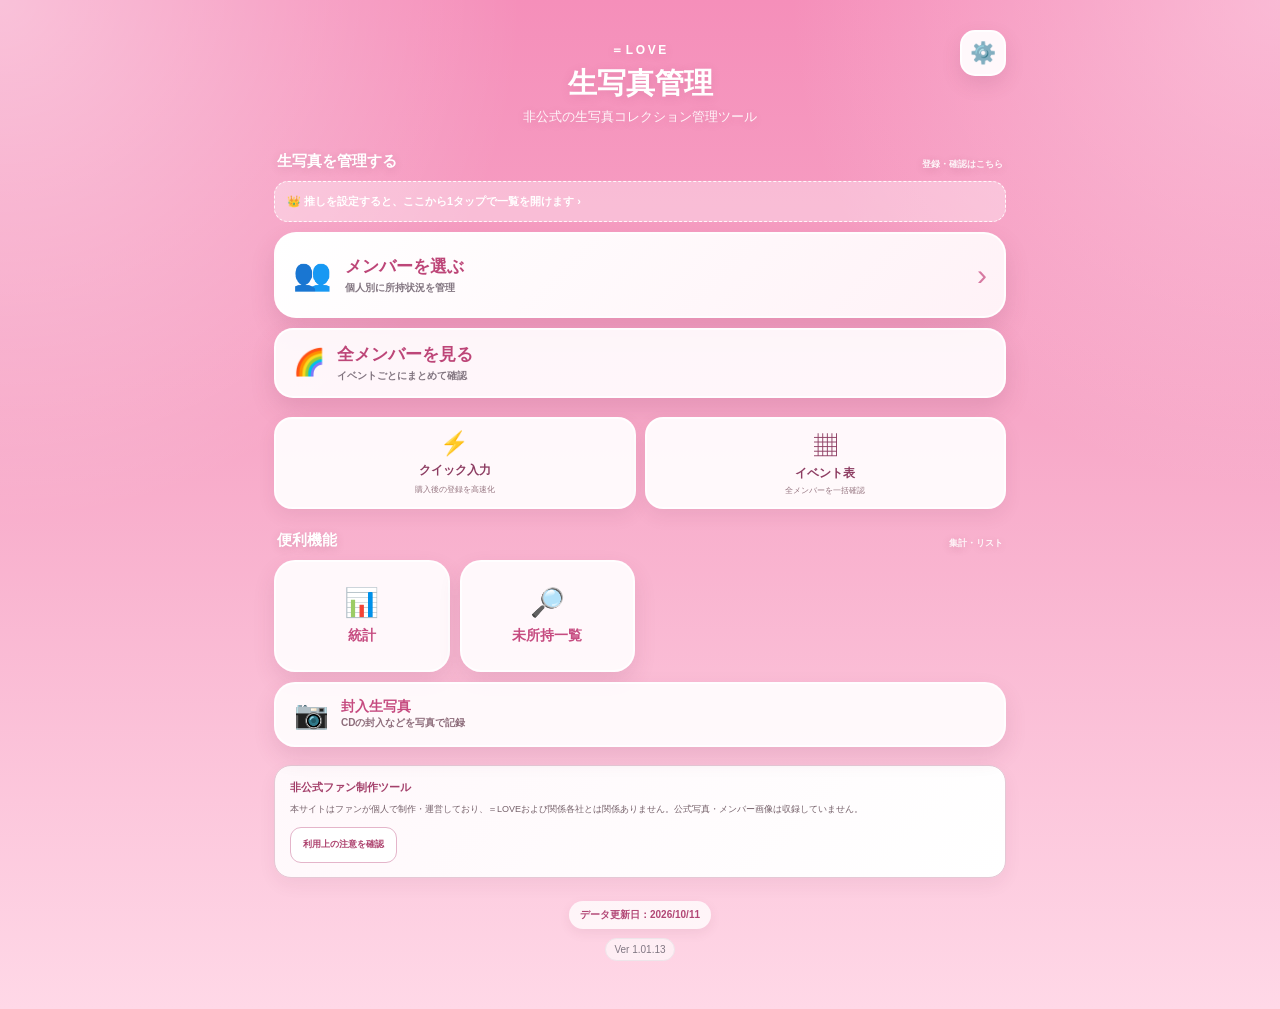
==== commit f1e98321: "Add files via upload" ====
--- a/index.html
+++ b/index.html
@@ -12,8 +12,8 @@
 <meta name="apple-mobile-web-app-capable" content="yes">
 <meta name="apple-mobile-web-app-status-bar-style" content="default">
 <meta name="apple-mobile-web-app-title" content="非公式 生写真管理">
-<link rel="manifest" href="./manifest.webmanifest?v=1.01.12">
-<link rel="apple-touch-icon" href="./icons/apple-touch-icon.png?v=1.01.12">
+<link rel="manifest" href="./manifest.webmanifest?v=1.01.13">
+<link rel="apple-touch-icon" href="./icons/apple-touch-icon.png?v=1.01.13">
 <title>【非公式】＝LOVE 生写真管理</title>
 <!-- Google tag (gtag.js) -->
 <script async src="https://www.googletagmanager.com/gtag/js?id=G-385XD642LL"></script>
@@ -24,7 +24,7 @@
 
   gtag('config', 'G-385XD642LL');
 </script>
-<link rel="stylesheet" href="./css/style.css?v=1.01.12">
+<link rel="stylesheet" href="./css/style.css?v=1.01.13">
 </head>
 <body>
 <section id="homeScreen" class="home dashboard-home">
@@ -67,8 +67,6 @@
     </div>
     <div class="dashboard-grid">
       <button class="dashboard-card" data-home-page="stats"><span>📊</span><b>統計</b></button>
-      <button class="dashboard-card" data-home-page="wishlist"><span>♡</span><b>欲しい一覧</b></button>
-      <button class="dashboard-card" data-home-page="trade"><span>🔄</span><b>提供可能</b></button>
       <button class="dashboard-card" data-home-page="missing"><span>🔎</span><b>未所持一覧</b></button>
       <button class="dashboard-card dashboard-card-wide" data-home-page="enclosed"><span>📷</span><b>封入生写真</b><small>CDの封入などを写真で記録</small></button>
     </div>
@@ -91,7 +89,7 @@
   </section>
 
   <div id="dataUpdateLabel" class="data-update-label dashboard-update-label">データ更新日：読み込み中</div>
-  <div id="versionLabel" class="version-label">Ver 1.01.12</div>
+  <div id="versionLabel" class="version-label">Ver 1.01.13</div>
 </div>
 
 </section>
@@ -108,7 +106,6 @@
       <div class="settings-menu-list">
         <button data-settings-page="memberImages"><span>🖼️</span><div><b>メンバー画像設定</b><small>端末内だけで好きな画像を表示</small></div><i>›</i></button>
         <button data-settings-page="oshi"><span>👑</span><div><b>推し設定</b><small>最推し・推し・気になるを設定</small></div><i>›</i></button>
-        <button data-settings-page="bulkManage"><span>♡</span><div><b>未所持・欲しい一括操作</b><small>未所持一覧の表示や欲しいへの一括追加</small></div><i>›</i></button>
         <button data-settings-page="backup"><span>💾</span><div><b>バックアップ・データ管理</b><small>保存・復元・端末内データ管理</small></div><i>›</i></button>
         <button data-settings-page="help"><span>📖</span><div><b>使い方</b><small>操作方法とデータ保護の案内</small></div><i>›</i></button>
         <button data-settings-page="legal"><span>🛡️</span><div><b>本サイトについて・利用上の注意</b><small>非公式表記・画像・プライバシー・免責</small></div><i>›</i></button>
@@ -153,7 +150,7 @@
 </div></div>
 <main class="wrap">
 <section id="collectionPage">
-<div class="summary"><div class="summary-card"><b id="ownedTotal">0</b><span>所持枚数</span></div><div class="summary-card"><b id="ownedTypes">0</b><span>所持種類</span></div><div class="summary-card"><b id="signedTotal">0</b><span>直筆あり</span></div></div>
+<div class="summary"><div class="summary-card"><b id="ownedTotal">0</b><span>所持枚数</span></div><div class="summary-card"><b id="ownedTypes">0</b><span>所持種類</span></div><div class="summary-card"><b id="completeSets">0</b><span>コンプセット</span></div></div>
 <div class="summary-progress"><div class="summary-progress-line"><span>コンプ率</span><b id="compRateText">0%</b><small id="compRateDetail"></small></div><div class="bar"><span id="compRateBar"></span></div></div>
 <div class="collection-mode-actions">
   <button id="openQuickInputButton"><span>⚡</span>クイック入力</button>
@@ -165,12 +162,9 @@
 <section id="quickPage" class="hidden"></section>
 <section id="matrixPage" class="hidden"></section>
 <section id="statsPage" class="hidden"></section>
-<section id="wishlistPage" class="hidden"></section>
-<section id="tradePage" class="hidden"></section>
 <section id="missingPage" class="hidden"></section>
 <section id="oshiPage" class="hidden"></section>
 <section id="memberImagesPage" class="hidden"></section>
-<section id="bulkManagePage" class="hidden"></section>
 <section id="backupPage" class="hidden"></section>
 <section id="helpPage" class="hidden"></section>
 <section id="aboutPage" class="hidden"></section>
@@ -179,10 +173,8 @@
 </main>
 <nav class="bottom-nav">
 <button data-page="collection" class="active"><span>📚</span>一覧</button>
+<button data-page="home" class="nav-home" aria-label="ホームへ戻る"><span>🏠</span>ホーム</button>
 <button data-page="stats"><span>📊</span>統計</button>
-<button data-page="home" class="nav-home" aria-label="ホームへ戻る"><span>🏠</span>ホーム</button>
-<button data-page="wishlist"><span>♡</span>欲しい</button>
-<button data-page="trade"><span>🔄</span>提供</button>
 </nav>
 </section>
 
@@ -332,7 +324,7 @@
   <button id="applyUpdateButton">更新する</button>
 </div>
 <div id="offlineBanner" class="offline-banner hidden">オフラインで表示しています</div>
-<script src="./js/app.js?v=1.01.12"></script>
-<script src="./js/bootstrap.js?v=1.01.12"></script>
+<script src="./js/app.js?v=1.01.13"></script>
+<script src="./js/bootstrap.js?v=1.01.13"></script>
 </body>
 </html>
--- a/css/style.css
+++ b/css/style.css
@@ -15,7 +15,7 @@
 select{min-height:42px;border:1px solid var(--line);border-radius:13px;padding:8px 11px;background:white;color:var(--text)}
 .summary{display:grid;grid-template-columns:repeat(3,1fr);gap:9px;margin:14px 0}.summary-card{text-align:center;padding:12px 7px;border:1px solid var(--line);border-radius:16px;background:white}.summary-card b{display:block;font-size:20px}.summary-card span{font-size:11px;color:var(--muted)}
 .notice{margin-bottom:13px;padding:11px 13px;border-radius:14px;background:#fffaf0;color:#75623c;border:1px solid #f6e8c3;font-size:11px;line-height:1.5}
-.event-list,.list-page{display:grid;gap:13px;padding-bottom:90px}.event-card,.panel{overflow:hidden;border:1px solid var(--line);border-radius:20px;background:white;box-shadow:var(--shadow)}
+.event-list{display:grid;gap:13px;padding-bottom:90px}.event-card,.panel{overflow:hidden;border:1px solid var(--line);border-radius:20px;background:white;box-shadow:var(--shadow)}
 .event-head{padding:15px;border-bottom:1px solid var(--line)}.event-topline{display:flex;align-items:flex-start;justify-content:space-between;gap:10px}
 .period{font-size:14px;font-weight:900}.work{margin-top:3px;font-size:16px;font-weight:900;line-height:1.35}.badges{display:flex;gap:6px;flex-wrap:wrap;justify-content:flex-end}
 .badge{flex:none;border-radius:999px;padding:5px 9px;background:white;border:1px solid var(--accent);color:var(--accent);font-size:11px;font-weight:900}.badge.complete{background:#effaf2;border-color:#71b982;color:#3b8a50}
@@ -25,7 +25,7 @@
 .event-footer{display:flex;justify-content:space-between;align-items:center;padding:0 15px 14px}.event-footer a{text-decoration:none;border:1px solid var(--accent);color:var(--accent);border-radius:11px;padding:8px 11px;font-size:12px;font-weight:900}
 .expand-btn{border:0;border-radius:12px;background:var(--accent);color:white;padding:9px 12px;font-size:12px;font-weight:900}
 .all-summary{font-size:12px;color:var(--muted);margin-top:7px}.all-members{padding:0 12px 14px}.all-row{border-top:1px solid #f1ebef;padding:12px 2px}.all-name{font-weight:900;margin-bottom:9px}
-.all-pos-grid{display:grid;grid-template-columns:repeat(3,1fr);gap:7px}.mini-pos{border:1px solid var(--line);border-radius:13px;padding:8px;background:#fff}.mini-label{text-align:center;font-size:11px;font-weight:800;margin-bottom:7px}.mini-actions{display:flex;justify-content:center;align-items:center;gap:4px;flex-wrap:wrap}.mini-actions button{width:26px;height:26px;border-radius:50%;border:1px solid var(--line);background:white;padding:0}.mini-actions .plus{background:var(--accent);color:#fff;border-color:var(--accent)}.mini-actions .wide{border-radius:8px}.mini-actions .on{background:#ffe8f1;border-color:#ea8daf}
+.all-pos-grid{display:grid;grid-template-columns:repeat(3,1fr);gap:7px}
 .page-filter{margin:10px 0 14px}.page-filter select{width:100%}.page-head{padding:14px 0 5px}.page-head h2{margin:0;font-size:23px}.page-head p{margin:5px 0 0;color:var(--muted);font-size:13px}
 .stat-grid{display:grid;grid-template-columns:repeat(2,1fr);gap:10px}.big-stat{padding:16px;border-radius:18px;background:white;border:1px solid var(--line);box-shadow:var(--shadow)}.big-stat b{display:block;font-size:26px}.big-stat span{font-size:12px;color:var(--muted)}
 .panel{padding:16px}.panel h3{margin:0 0 12px}.year-row{margin:12px 0}.year-line{display:flex;justify-content:space-between;font-size:13px;font-weight:800}.bar{height:10px;border-radius:999px;background:#f0e9ed;overflow:hidden;margin-top:6px}.bar span{display:block;height:100%;border-radius:999px}
@@ -33,7 +33,7 @@
 .empty{text-align:center;color:var(--muted);padding:40px 10px}
 .bottom-nav{position:fixed;left:0;right:0;bottom:0;z-index:40;background:rgba(255,255,255,.94);backdrop-filter:blur(14px);border-top:1px solid var(--line);display:grid;padding-bottom:env(safe-area-inset-bottom)}
 .bottom-nav button{border:0;background:transparent;padding:9px 4px 8px;color:var(--muted);font-size:11px}.bottom-nav span{display:block;font-size:19px;margin-bottom:2px}.bottom-nav button.active{color:var(--accent);font-weight:900}
-@media(max-width:520px){.wrap{padding:12px}.member-grid{gap:10px}.all-pos-grid{gap:5px}.mini-pos{padding:7px 4px}.quick{font-size:12px}}
+@media(max-width:520px){.wrap{padding:12px}.member-grid{gap:10px}.all-pos-grid{gap:5px}.quick{font-size:12px}}
 
 .version-label{
   right:10px;
@@ -226,7 +226,7 @@
 .oshi-focus-head h3{margin:2px 0 0}.oshi-focus-head>b{font-size:25px;color:var(--member-accent)}
 .oshi-focus-stats{display:grid;grid-template-columns:repeat(3,1fr);gap:6px;margin-top:13px}
 .oshi-focus-stats span{padding:8px 4px;border-radius:11px;background:rgba(255,255,255,.78);text-align:center;font-size:10px}.oshi-focus-stats b{display:block;margin-top:2px;font-size:13px}
-.oshi-actions{display:grid;grid-template-columns:1fr 1fr;gap:8px;margin-top:12px}
+.oshi-actions{display:grid;gap:8px;margin-top:12px}
 .oshi-actions button{border:1px solid var(--member-accent);border-radius:12px;padding:9px;font-size:11px;font-weight:900}
 .oshi-celebrate{margin:-17px -17px 13px;padding:8px;background:linear-gradient(90deg,#fff1a8,#ffd3e5);text-align:center;font-size:12px;font-weight:900;color:#9a5c18}
 .oshi-empty{margin:14px 0;padding:22px;border:1px dashed #e1b7c9;border-radius:17px;background:#fff7fa;text-align:center;color:#b45d82;font-weight:800}
@@ -599,8 +599,8 @@
 .quick-event-head{display:flex;align-items:flex-start;justify-content:space-between;gap:10px;padding:16px;background:linear-gradient(135deg,var(--soft),#fff)}
 .quick-event-head span{color:#6b4e5b;font-size:12px;font-weight:950}.quick-event-head h3{margin:4px 0 0;font-size:17px}.quick-event-head small{display:block;margin-top:4px;color:#8c727d;font-size:9px}
 .card-bulk-button{border:1px solid rgba(217,91,145,.22);border-radius:10px;padding:8px 10px;background:#fff6fa;color:#a63e6a;font-size:9px;font-weight:900;white-space:nowrap}
-.quick-position-list{display:grid;gap:9px;padding:13px}.quick-position-row{display:grid;grid-template-columns:minmax(70px,1fr) 134px 43px 43px;align-items:center;gap:7px;padding:10px;border:1px solid #efdee6;border-radius:16px;background:#fff}
-.quick-position-title b,.quick-position-title small{display:block}.quick-position-title b{font-size:13px}.quick-position-title small{margin-top:2px;color:#927984;font-size:8px}.quick-stepper{display:grid;grid-template-columns:38px 1fr 38px;align-items:center;overflow:hidden;border:1px solid #ead9e1;border-radius:12px}.quick-stepper button{height:43px;border:0;background:#fff2f7;color:#b43d70;font-size:21px}.quick-stepper strong{text-align:center;font-size:19px}.quick-toggle{height:43px;border:1px solid #ead9e1;border-radius:12px;background:#fff;color:#a58c97;font-size:19px}.quick-toggle.on{border-color:#db6e9e;background:#fff0f6;color:#c5427a}
+.quick-position-list{display:grid;gap:9px;padding:13px}.quick-position-row{display:grid;align-items:center;gap:7px;padding:10px;border:1px solid #efdee6;border-radius:16px;background:#fff}
+.quick-position-title b,.quick-position-title small{display:block}.quick-position-title b{font-size:13px}.quick-position-title small{margin-top:2px;color:#927984;font-size:8px}.quick-stepper{display:grid;grid-template-columns:38px 1fr 38px;align-items:center;overflow:hidden;border:1px solid #ead9e1;border-radius:12px}.quick-stepper button{height:43px;border:0;background:#fff2f7;color:#b43d70;font-size:21px}.quick-stepper strong{text-align:center;font-size:19px}
 .quick-nav-row{display:grid;grid-template-columns:1fr 1fr;gap:8px;padding:0 13px 14px}.quick-nav-row button{min-height:43px;border:1px solid #ead8e1;border-radius:13px;background:#fff;color:#9d4268;font-size:10px;font-weight:900}.quick-nav-row button:disabled{opacity:.35}
 .matrix-event-summary{display:flex;align-items:center;justify-content:space-between;gap:10px;padding:12px 13px;border:1px solid #ebd9e2;border-radius:15px;background:#fff;margin-bottom:8px}.matrix-event-summary b,.matrix-event-summary span{display:block}.matrix-event-summary b{font-size:12px}.matrix-event-summary span{margin-top:3px;color:#846b76;font-size:9px}
 .matrix-help{margin-bottom:8px;padding:9px 11px;border-radius:11px;background:#fff6e8;color:#796143;font-size:9px}
@@ -610,7 +610,7 @@
 .bulk-action-list{display:grid;gap:8px}.bulk-action-list>button{display:grid;grid-template-columns:38px 1fr auto;align-items:center;gap:10px;width:100%;min-height:66px;padding:10px 12px;border:1px solid #ead9e1;border-radius:15px;background:#fff;text-align:left;color:#604753}.bulk-action-list>button>span{font-size:22px}.bulk-action-list b,.bulk-action-list small{display:block}.bulk-action-list b{font-size:12px}.bulk-action-list small{margin-top:4px;color:#927883;font-size:8px;line-height:1.4}.bulk-action-list i{font-style:normal;color:#c27898;font-size:20px}.bulk-action-list .danger{border-color:#f1c8cd;background:#fff8f8;color:#a33a49}
 .action-toast{position:fixed;left:50%;bottom:calc(86px + env(safe-area-inset-bottom));z-index:220;transform:translateX(-50%);min-width:190px;max-width:86%;padding:11px 15px;border-radius:999px;background:rgba(58,39,48,.94);color:#fff;text-align:center;font-size:10px;font-weight:900;box-shadow:0 8px 24px rgba(0,0,0,.2)}
 .event-footer{gap:7px;flex-wrap:wrap}.event-footer .card-bulk-button{margin-right:auto}
-@media(max-width:390px){.quick-position-row{grid-template-columns:minmax(55px,1fr) 116px 39px 39px;gap:5px;padding:8px}.quick-stepper{grid-template-columns:34px 1fr 34px}.quick-toggle{height:41px}.mode-filter-grid{grid-template-columns:1fr}.matrix-table tbody th{width:94px}}
+@media(max-width:390px){.quick-position-row{gap:5px;padding:8px}.quick-stepper{grid-template-columns:34px 1fr 34px}.mode-filter-grid{grid-template-columns:1fr}.matrix-table tbody th{width:94px}}
 
 /* Ver1.04：設定メニュー・モード並び替え・五十音順推し表示 */
 .dashboard-wrap{position:relative}
@@ -1599,13 +1599,7 @@
   min-height:auto!important;
   padding-bottom:0!important;
 }
-.event-list,
-.list-page,
-.missing-member-list,
-.guide-list,
-.legal-stack,
-.member-image-settings-list,
-.oshi-settings-list{
+.event-list,.missing-member-list,.guide-list,.legal-stack,.member-image-settings-list,.oshi-settings-list{
   padding-bottom:0!important;
 }
 .settings-page-bottom-space{
@@ -1759,12 +1753,6 @@
 }
 
 /* Ver1.00.94：未所持・欲しい一括操作 */
-#addBulkMissingToWishlistButton:disabled{
-  opacity:.48;
-  cursor:not-allowed;
-  box-shadow:none;
-  transform:none;
-}
 
 /* Ver1.00.95：未所持一覧の検索入力フォーカス修正（JSのみ） */
 
@@ -1776,7 +1764,7 @@
 /* Ver1.01.04：下部ナビ中央のホームボタン・一覧から公式サイトへ・操作の反応改善 */
 /* ＋を続けて押した時に、iPhoneがダブルタップと判断して画面を拡大するのを防ぐ */
 button,a,select,label,input[type="checkbox"],input[type="radio"]{touch-action:manipulation}
-.bottom-nav{grid-template-columns:repeat(5,1fr)}
+
 .bottom-nav .nav-home span{
   display:grid;
   place-items:center;
@@ -1818,10 +1806,7 @@
 .event-list{align-content:start}
 
 /* Ver1.01.04：一覧をテキストでコピー・バックアップのおすすめ */
-.copy-list-button{
-  grid-column:1 / -1;
-  min-height:38px;
-}
+
 .backup-reminder{
   margin:18px 0 0;
   padding:14px 15px;
@@ -2112,24 +2097,16 @@
 /* ＋・−・♡・直筆のボタンを押しやすい大きさに */
 #collectionPage .pos-row{gap:6px;padding:9px 6px 8px}
 
-#collectionPage .mini-actions button{width:30px;height:30px}
 /* メモ：ボタンに position:relative を付けると、数千個のボタンすべてが別の描画単位になり、
    文字入力やスクロールのたびの画面更新が遅くなる（計測で確認）。付けないこと。 */
 
-@media(max-width:345px){
+/* 押した時の手ごたえ（少し縮む）。連打しても文字が選択されないようにする */
+.ownership-chip,.year-divider{-webkit-tap-highlight-color:transparent}
+
+.ownership-chip:active{transform:scale(.96)}
+
+@media(prefers-reduced-motion:reduce){
   
-  
-  #collectionPage .mini-actions button{width:27px;height:27px}
-}
-
-/* 押した時の手ごたえ（少し縮む）。連打しても文字が選択されないようにする */
-#collectionPage .mini-actions button,.ownership-chip,.year-divider{-webkit-tap-highlight-color:transparent}
-#collectionPage .mini-actions button{transition:transform .08s ease-out}
-#collectionPage .mini-actions button:active{transform:scale(.88)}
-.ownership-chip:active{transform:scale(.96)}
-#collectionPage .mini-actions{-webkit-user-select:none;user-select:none}
-@media(prefers-reduced-motion:reduce){
-  #collectionPage .mini-actions button{transition:none}
   .event-card.jump-highlight{animation-duration:.01s}
 }
 
@@ -2141,12 +2118,10 @@
 }
 #collectionPage .pos-row.owned>span{color:var(--accent)}
 #collectionPage .pos-row.owned>span::before{content:"✓ "}
-#collectionPage .mini-pos.owned,
 .quick-position-row.owned{
   border-color:color-mix(in srgb,var(--accent) 45%,white);
   background:color-mix(in srgb,var(--soft) 34%,white);
 }
-#collectionPage .mini-pos.owned .mini-label::before{content:"✓ "}
 
 /* --- クイック入力：並び順と「未所持ありだけ」を横に並べる --- */
 #quickPage .mode-filter-grid-with-sort{grid-template-columns:minmax(0,1fr) minmax(0,1fr)}
@@ -2282,15 +2257,11 @@
 .slot-label{flex:1;min-width:0;padding-left:4px;text-align:left;font-size:12px;font-weight:900;color:#8a7f89;white-space:nowrap;overflow:hidden;text-overflow:ellipsis}
 #collectionPage .slot-cell.owned .slot-label{color:var(--accent)}
 #collectionPage .slot-cell.owned .slot-label::before{content:"✓ "}
-.slot-more{flex:none;width:32px;height:28px;padding:0;border:0;border-radius:9px;background:transparent;color:#7f7480;font-size:17px;font-weight:900;line-height:1;-webkit-tap-highlight-color:transparent}
-.slot-more:active{background:rgba(45,39,48,.07)}
+
 .slot-count{height:34px;overflow:hidden;text-align:center}
 .slot-count .num{display:block;font-size:26px;line-height:34px;font-weight:900;color:#b3a8b1;font-variant-numeric:tabular-nums}
 #collectionPage .slot-cell.owned .slot-count .num{color:#2d2730}
-.slot-marks{display:flex;justify-content:center;gap:6px;min-height:16px;font-size:10px;font-weight:900;line-height:16px}
-.slot-marks [hidden]{display:none}
-.mk-sign{color:#8a5d07}
-.mk-want{color:#b8336c}
+
 #collectionPage .slot-cell .plus{
   width:100%;
   height:38px;
@@ -2390,11 +2361,6 @@
 body.undo-open .back-to-top{bottom:calc(150px + env(safe-area-inset-bottom))}
 
 /* --- 長押し・⋯ のメニュー --- */
-.slot-menu-overlay{position:fixed;inset:0;z-index:100;background:rgba(45,25,35,.22)}
-.slot-petal{position:absolute;width:68px;height:68px;margin:-34px 0 0 -34px;padding:0;border:0;border-radius:50%;background:#fff;color:#2d2730;box-shadow:0 8px 22px rgba(94,61,79,.3);display:grid;place-content:center;gap:1px;font-size:11px;font-weight:900}
-.slot-petal i{font-style:normal;font-size:20px;line-height:1.1}
-.slot-petal.on{background:var(--soft,#ffe3ef);box-shadow:0 0 0 3px var(--accent,#ef7fad),0 8px 22px rgba(94,61,79,.3)}
-.slot-menu-caption{position:absolute;transform:translateX(-50%);padding:4px 10px;border-radius:999px;background:rgba(35,26,32,.85);color:#fff;font-size:12px;font-weight:900;white-space:nowrap;pointer-events:none}
 
 /* --- 写真の拡大表示 --- */
 .set-photo-viewer{position:fixed;inset:0;z-index:110;display:grid;place-items:center;padding:calc(20px + env(safe-area-inset-top)) 16px calc(20px + env(safe-area-inset-bottom));background:rgba(25,18,22,.9)}
@@ -2475,3 +2441,41 @@
 .item-photo:active{transform:scale(.96)}
 @media(max-width:360px){.item-photo{width:86px;height:58px}}
 @media(prefers-reduced-motion:reduce){.item-photo{transition:none}}
+
+/* =====================================================================
+   Ver1.01.13：下のメニューを3つに／マスは＋と−だけ／全メンバー表示も同じマス／セットごとの写真
+   ===================================================================== */
+/* 下のメニュー：一覧・ホーム・統計 */
+.bottom-nav{grid-template-columns:repeat(3,1fr)}
+
+/* マスの −（⋯ のメニューの代わり。長押しでも1枚減らす） */
+.slot-minus{flex:none;width:32px;height:28px;padding:0;border:0;border-radius:9px;background:rgba(45,39,48,.05);color:#5f5560;font-size:18px;font-weight:900;line-height:1;-webkit-tap-highlight-color:transparent}
+.slot-minus:active{background:rgba(45,39,48,.13)}
+
+/* クイック入力：♡・✍️ を外したので、枚数のボタンを広く */
+.quick-position-row{grid-template-columns:minmax(70px,1fr) 176px}
+@media(max-width:390px){.quick-position-row{grid-template-columns:minmax(55px,1fr) 156px}}
+
+/* 全メンバー表示：開いた中のマス（メンバーの一覧と同じマスを少し小さく。行ごとにメンバーの色） */
+.all-name{display:flex;align-items:center;flex-wrap:wrap;gap:6px}
+.all-row-complete{margin-left:auto;padding:2px 8px;border:2px solid var(--accent);border-radius:7px;background:#fff;color:var(--accent);font-size:10px;font-weight:900;letter-spacing:.04em;transform:rotate(-8deg)}
+.all-row-complete[hidden]{display:none}
+#collectionPage .all-pos-grid .slot-cell{padding:5px 5px 7px}
+.all-pos-grid .slot-count{height:28px}
+.all-pos-grid .slot-count .num{font-size:22px;line-height:28px}
+#collectionPage .all-pos-grid .slot-cell .plus{height:32px;font-size:20px}
+
+/* 全メンバー表示のカードの上：セットの写真の小さい画像（押すと大きく） */
+.all-set-thumb{padding:0;-webkit-tap-highlight-color:transparent}
+.all-card .event-topline>div:not(.badges){flex:1;min-width:0}
+
+/* セットごとの写真の場所（全メンバー表示の開いた中・イベント表） */
+.set-photo-area-event{display:grid;gap:8px}
+.all-set-photo{margin:10px 0 4px}
+.matrix-set-photo{margin:0 0 8px}
+.set-photo-empty-event{aspect-ratio:auto;grid-template-columns:auto minmax(0,1fr);place-content:center start;justify-items:start;column-gap:12px;row-gap:1px;padding:11px 14px;text-align:left}
+.set-photo-empty-event b{grid-row:1/3;font-size:24px}
+.set-photo-area-event .set-photo img{max-height:240px}
+
+/* 推し設定：ボタンが「未所持を見る」1つになったので横いっぱいに */
+.oshi-actions{grid-template-columns:1fr}
